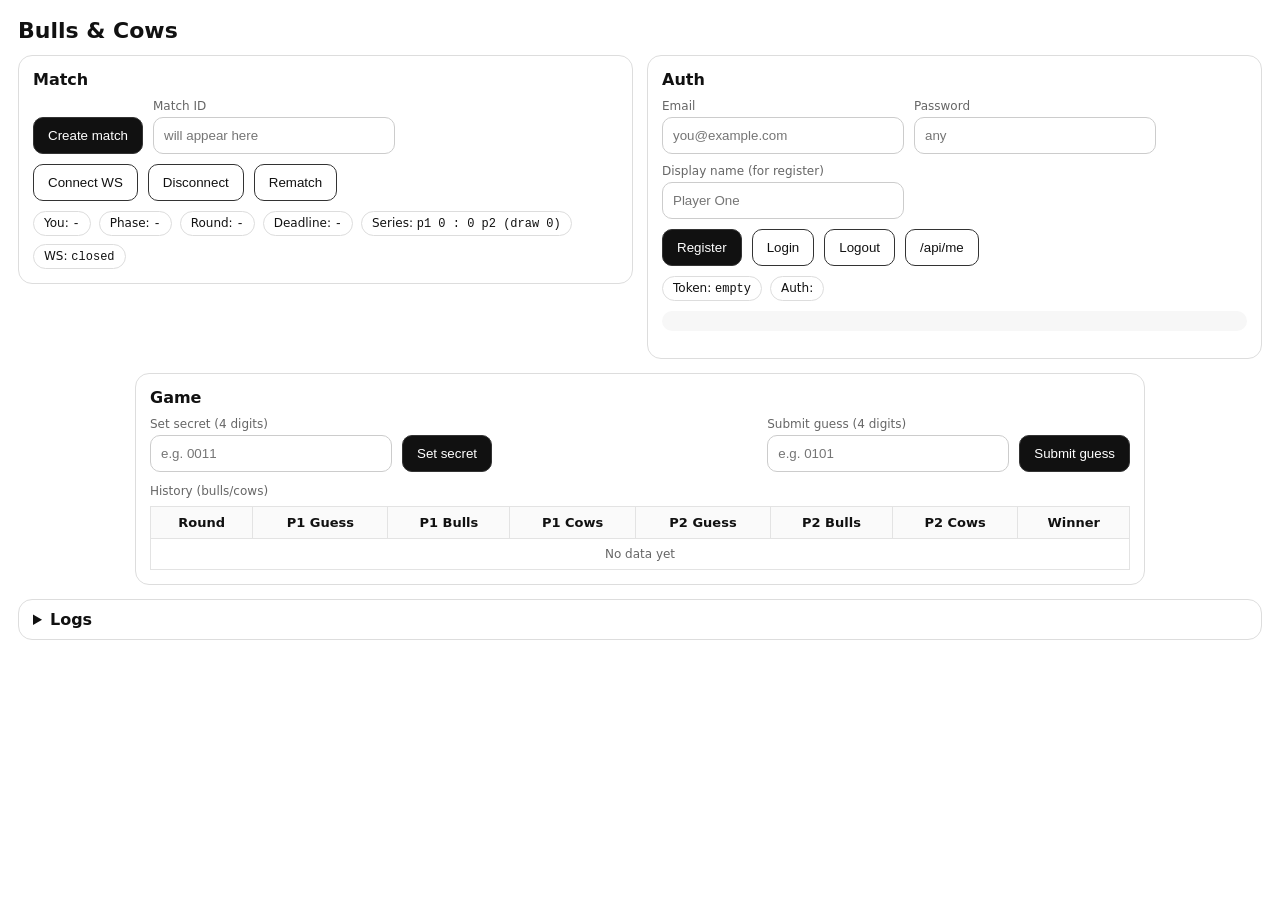
==== cmd/server/web/index.html @ 9635d865 "add winner name add name add release secret" ====
<!doctype html>
<html lang="ru">
<head>
    <meta charset="utf-8" />
    <meta name="viewport" content="width=device-width,initial-scale=1" />
    <title>Bulls & Cows</title>
    <style>
        :root { --b:#111; --g:#e7e7e7; --mut:#666; }
        body { font-family: ui-sans-serif, system-ui, -apple-system, Segoe UI, Roboto, Arial; margin: 18px; color: var(--b); }
        h1 { margin: 0 0 10px; font-size: 22px; }
        h2 { margin: 0 0 10px; font-size: 16px; }
        .muted { color: var(--mut); font-size: 12px; }
        .gridTop { display: grid; grid-template-columns: 1fr 1fr; gap: 14px; align-items: start; }
        .center { display: grid; justify-items: center; margin-top: 14px; }
        .card { border: 1px solid #ddd; border-radius: 14px; padding: 14px; background: #fff; }
        .row { display:flex; gap:10px; flex-wrap:wrap; align-items:flex-end; }
        label { display:block; font-size:12px; color: var(--mut); margin-bottom:4px; }
        input { padding: 10px; border: 1px solid #ccc; border-radius: 10px; min-width: 220px; }
        button { padding: 10px 14px; border: 1px solid #333; background: #111; color: #fff; border-radius: 10px; cursor: pointer; }
        button.secondary { background:#fff; color:#111; }
        button:disabled { opacity: .55; cursor: not-allowed; }
        .pills { margin-top: 10px; display:flex; gap: 8px; flex-wrap:wrap; }
        .pill { display:inline-block; padding: 4px 10px; border: 1px solid #ddd; border-radius: 999px; font-size: 12px; }
        .ok { color: #0a7; }
        .err { color: #c22; }
        pre { background:#f7f7f7; border-radius: 10px; padding: 10px; overflow:auto; }
        table { border-collapse: collapse; width: 100%; }
        th, td { border: 1px solid #e3e3e3; padding: 8px; font-size: 13px; text-align: center; }
        th { background: #fafafa; }
        .gameWrap { width: min(980px, 100%); }
        .logsWrap { margin-top: 14px; }
        details { border: 1px solid #ddd; border-radius: 14px; padding: 10px 14px; background:#fff; }
        summary { cursor: pointer; font-weight: 600; }
        .kv { font-family: ui-monospace, SFMono-Regular, Menlo, Monaco, Consolas, "Liberation Mono", "Courier New", monospace; }
    </style>
</head>

<body>
<h1>Bulls & Cows</h1>
<!--<div class="muted">WS + JWT + Rematch (series score). Пароль фронт не валидирует.</div>-->

<!-- TOP: left = match controls, right = auth -->
<div class="gridTop" style="margin-top:12px;">
    <!-- LEFT TOP: MATCH -->
    <div class="card">
        <h2>Match</h2>
        <div class="row">
            <button id="btnCreateMatch">Create match</button>
            <div>
                <label>Match ID</label>
                <input id="matchId" placeholder="will appear here" />
            </div>
        </div>

        <div class="row" style="margin-top:10px;">
            <button class="secondary" id="btnConnect">Connect WS</button>
            <button class="secondary" id="btnDisconnect">Disconnect</button>
            <button class="secondary" id="btnRematch" title="Request rematch (needs both players)">Rematch</button>
        </div>

        <div class="pills">
            <div class="pill">You: <span class="kv" id="youSlot">-</span></div>
            <div class="pill">Phase: <span class="kv" id="phase">-</span></div>
            <div class="pill">Round: <span class="kv" id="round">-</span></div>
            <div class="pill">Deadline: <span class="kv" id="deadline">-</span></div>
            <div class="pill">Series: <span class="kv" id="series">p1 0 : 0 p2 (draw 0)</span></div>
            <div class="pill">WS: <span class="kv" id="wsStatus">closed</span></div>
        </div>
    </div>

    <!-- RIGHT TOP: AUTH -->
    <div class="card">
        <h2>Auth</h2>
        <div class="row">
            <div>
                <label>Email</label>
                <input id="email" placeholder="you@example.com" />
            </div>
            <div>
                <label>Password</label>
                <input id="password" type="password" placeholder="any" />
            </div>
            <div>
                <label>Display name (for register)</label>
                <input id="displayName" placeholder="Player One" />
            </div>
        </div>

        <div class="row" style="margin-top:10px;">
            <button id="btnRegister">Register</button>
            <button class="secondary" id="btnLogin">Login</button>
            <button class="secondary" id="btnLogout">Logout</button>
            <button class="secondary" id="btnMe">/api/me</button>
        </div>

        <div class="pills">
            <div class="pill">Token: <span class="kv" id="tokenStatus"></span></div>
            <div class="pill">Auth: <span class="kv" id="authMsg"></span></div>
        </div>

        <pre id="meOut" style="margin-top:10px; max-height: 140px;"></pre>
    </div>
</div>

<!-- CENTER: GAME -->
<div class="center">
    <div class="card gameWrap">
        <h2>Game</h2>

        <div class="row">
            <div>
                <label>Set secret (4 digits)</label>
                <input id="secret" placeholder="e.g. 0011" maxlength="4" />
            </div>
            <button id="btnSetSecret">Set secret</button>

            <div style="flex:1"></div>

            <div>
                <label>Submit guess (4 digits)</label>
                <input id="guess" placeholder="e.g. 0101" maxlength="4" />
            </div>
            <button id="btnGuess">Submit guess</button>
        </div>

        <div style="margin-top:12px;">
            <div class="muted">History (bulls/cows)</div>
            <div style="margin-top:8px; overflow:auto;">
                <table>
                    <thead>
                    <tr>
                        <th>Round</th>
                        <th id="hP1Guess">P1 Guess</th>
                        <th id="hP1Bulls">P1 Bulls</th>
                        <th id="hP1Cows">P1 Cows</th>
                        <th id="hP2Guess">P2 Guess</th>
                        <th id="hP2Bulls">P2 Bulls</th>
                        <th id="hP2Cows">P2 Cows</th>
                        <th>Winner</th>
                    </tr>
                    </thead>
                    <tbody id="historyBody">
                    <tr><td colspan="8" class="muted">No data yet</td></tr>
                    </tbody>
                </table>
            </div>
        </div>
    </div>
</div>

<!-- BOTTOM: LOGS (collapsible) -->
<div class="logsWrap">
    <details>
        <summary>Logs</summary>
        <pre id="log" style="height: 260px; margin-top:10px;"></pre>
    </details>
</div>

<script>
    const HTTP_BASE = location.origin;
    const WS_BASE = (location.protocol === "https:" ? "wss://" : "ws://") + location.host;

    const $ = (id) => document.getElementById(id);

    function getToken() { return localStorage.getItem("accessToken") || ""; }
    function setToken(t) {
        if (!t) localStorage.removeItem("accessToken");
        else localStorage.setItem("accessToken", t);
        $("tokenStatus").textContent = t ? "saved" : "empty";
    }
    setToken(getToken());

    function setAuthMsg(text, isErr=false) {
        $("authMsg").textContent = text || "";
        $("authMsg").className = isErr ? "err" : "ok";
    }

    function log(line) {
        const el = $("log");
        el.textContent += line + "\n";
        el.scrollTop = el.scrollHeight;
    }

    async function api(path, opts={}) {
        const headers = opts.headers || {};
        headers["Content-Type"] = "application/json";
        const t = getToken();
        if (t) headers["Authorization"] = "Bearer " + t;
        const res = await fetch(HTTP_BASE + path, { ...opts, headers });
        const text = await res.text();
        let json = null;
        try { json = text ? JSON.parse(text) : null; } catch {}
        if (!res.ok) throw { status: res.status, body: json || text };
        return json;
    }

    // -------- Auth
    $("btnRegister").onclick = async () => {
        try {
            await api("/api/auth/register", {
                method: "POST",
                body: JSON.stringify({
                    email: $("email").value,
                    password: $("password").value,     // фронт НЕ валидирует длину
                    displayName: $("displayName").value
                })
            });
            setAuthMsg("Registered. Now login.", false);
        } catch (e) {
            setAuthMsg("Register error: " + JSON.stringify(e), true);
        }
    };

    $("btnLogin").onclick = async () => {
        try {
            const out = await api("/api/auth/login", {
                method: "POST",
                body: JSON.stringify({
                    email: $("email").value,
                    password: $("password").value
                })
            });
            setToken(out?.accessToken || "");
            setAuthMsg("Logged in.", false);
        } catch (e) {
            setAuthMsg("Login error: " + JSON.stringify(e), true);
        }
    };

    $("btnLogout").onclick = () => {
        setToken("");
        $("meOut").textContent = "";
        setAuthMsg("Logged out.", false);
    };

    $("btnMe").onclick = async () => {
        try {
            const me = await api("/api/me", { method: "GET" });
            $("meOut").textContent = JSON.stringify(me, null, 2);
            setAuthMsg("Loaded /api/me", false);
        } catch (e) {
            setAuthMsg("Me error: " + JSON.stringify(e), true);
        }
    };

    // -------- Match + WS
    let ws = null;

    // Keep last known names for nicer UI (fallback to p1/p2).
    let lastNames = { p1: "p1", p2: "p2" };

    function normalizeNames(names) {
        const p1 = (names?.p1 || "").trim() || "p1";
        const p2 = (names?.p2 || "").trim() || "p2";
        return { p1, p2 };
    }

    function setTableHeaders(p1, p2) {
        if ($("hP1Guess")) $("hP1Guess").textContent = `${p1} Guess`;
        if ($("hP1Bulls")) $("hP1Bulls").textContent = `${p1} Bulls`;
        if ($("hP1Cows")) $("hP1Cows").textContent = `${p1} Cows`;
        if ($("hP2Guess")) $("hP2Guess").textContent = `${p2} Guess`;
        if ($("hP2Bulls")) $("hP2Bulls").textContent = `${p2} Bulls`;
        if ($("hP2Cows")) $("hP2Cows").textContent = `${p2} Cows`;
    }

    function winnerLabel(winner, names) {
        if (!winner) return "";
        if (winner === "draw") return "draw";
        if (winner === "p1") return names.p1;
        if (winner === "p2") return names.p2;
        return winner;
    }

    function setWSStatus(s) { $("wsStatus").textContent = s; }

    function send(type, payload) {
        if (!ws || ws.readyState !== WebSocket.OPEN) {
            log("[ws] not connected");
            return;
        }
        ws.send(JSON.stringify({ type, payload }));
    }

    function renderHistory(state) {
        const body = $("historyBody");
        const hist = state?.history || [];
        const winner = state?.winner || "";

        const names = normalizeNames(state?.playerNames);
        lastNames = names;

        // At the end of the game we reveal opponent secrets.
        // To keep history intact, we show them only in the last row and only in the Guess columns.
        const isFinished = state?.phase === "finished";
        const revealed = state?.revealedSecrets || {};
        const lastIdx = hist.length - 1;

        if (!hist.length) {
            body.innerHTML = `<tr><td colspan="8" class="muted">No data yet</td></tr>`;
            return;
        }

        const rowHtml = hist.map((item, idx) => {
            const r = item.round ?? "-";
            const p1 = item.p1 || {};
            const p2 = item.p2 || {};

            let p1Guess = p1.guess ?? (p1.missed ? "(missed)" : "");
            let p2Guess = p2.guess ?? (p2.missed ? "(missed)" : "");

            if (isFinished && idx === lastIdx) {
                if (revealed?.p2) p1Guess = revealed.p2; // show opponent secret for p1 column
                if (revealed?.p1) p2Guess = revealed.p1; // show opponent secret for p2 column
            }

            const p1B = p1.bulls ?? 0;
            const p1C = p1.cows ?? 0;
            const p2B = p2.bulls ?? 0;
            const p2C = p2.cows ?? 0;

            return `
        <tr>
          <td>${r}</td>
          <td>${escapeHtml(p1Guess || "")}</td>
          <td>${p1B}</td>
          <td>${p1C}</td>
          <td>${escapeHtml(p2Guess || "")}</td>
          <td>${p2B}</td>
          <td>${p2C}</td>
          <td>${winner ? escapeHtml(winnerLabel(winner, names)) : ""}</td>
        </tr>
      `;
        }).join("");

        body.innerHTML = rowHtml;
    }

    function escapeHtml(s) {
        return String(s)
            .replaceAll("&", "&amp;")
            .replaceAll("<", "&lt;")
            .replaceAll(">", "&gt;")
            .replaceAll('"', "&quot;")
            .replaceAll("'", "&#039;");
    }

    $("btnCreateMatch").onclick = async () => {
        try {
            const out = await api("/api/match", { method: "POST" });
            $("matchId").value = out.matchId || out.matchID || out.match_id || "";
            log("[http] created match: " + $("matchId").value);
        } catch (e) {
            log("[http] create match error: " + JSON.stringify(e));
        }
    };

    $("btnConnect").onclick = () => {
        const matchId = $("matchId").value.trim();
        const token = getToken();
        if (!matchId) return log("missing matchId");
        if (!token) return log("missing token: login first");

        const url = `${WS_BASE}/ws/${encodeURIComponent(matchId)}`;
        ws = new WebSocket(url);

        ws.onopen = () => {
            setWSStatus("open");
            log("[ws] connected");
            // browser WS does not allow custom headers -> send token as first message
            send("auth", { token });
        };
        ws.onclose = () => { setWSStatus("closed"); log("[ws] closed"); };
        ws.onerror = (e) => { setWSStatus("error"); log("[ws] error " + e); };

        ws.onmessage = (ev) => {
            let msg = null;
            try { msg = JSON.parse(ev.data); } catch { return; }

            if (msg.type === "state") {
                const s = msg.payload || {};
                const names = normalizeNames(s.playerNames);
                lastNames = names;
                setTableHeaders(names.p1, names.p2);
                $("youSlot").textContent = (names[s.you] || s.you || "-");
                $("phase").textContent = s.phase || "-";
                $("round").textContent = (s.round ?? "-");
                $("deadline").textContent = s.deadlineMs ? new Date(s.deadlineMs).toLocaleTimeString() : "-";

                renderHistory(s);

                // series может прилетать отдельными эвентами, но держим отображение, если есть
                log("[state] phase=" + (s.phase || "?") + " round=" + (s.round ?? "?"));
            } else if (msg.type === "series_score") {
                const ser = msg.payload?.series || {};
                $("series").textContent = `${lastNames.p1} ${ser.p1Wins||0} : ${ser.p2Wins||0} ${lastNames.p2} (draw ${ser.draws||0})`;
                log("[series_score] " + JSON.stringify(ser));
            } else if (msg.type === "rematch_status") {
                log("[rematch_status] " + JSON.stringify(msg.payload));
            } else if (msg.type === "rematch_started") {
                const ser = msg.payload?.series || {};
                $("series").textContent = `${lastNames.p1} ${ser.p1Wins||0} : ${ser.p2Wins||0} ${lastNames.p2} (draw ${ser.draws||0})`;
                log("[rematch_started]");
            } else if (msg.type === "round_result") {
                log("[round_result] " + JSON.stringify(msg.payload));
            } else if (msg.type === "game_finished") {
                const w = msg.payload?.winner || "?";
                log("[game_finished] winner=" + winnerLabel(w, lastNames));
            } else if (msg.type === "error") {
                log("[error] " + JSON.stringify(msg.payload));
            } else {
                log("[msg] " + JSON.stringify(msg));
            }
        };
    };

    $("btnDisconnect").onclick = () => {
        if (ws) ws.close();
        ws = null;
    };

    $("btnSetSecret").onclick = () => send("set_secret", { secret: $("secret").value });
    $("btnGuess").onclick = () => send("submit_guess", { guess: $("guess").value });
    $("btnRematch").onclick = () => send("rematch_request", {});
</script>
</body>
</html>
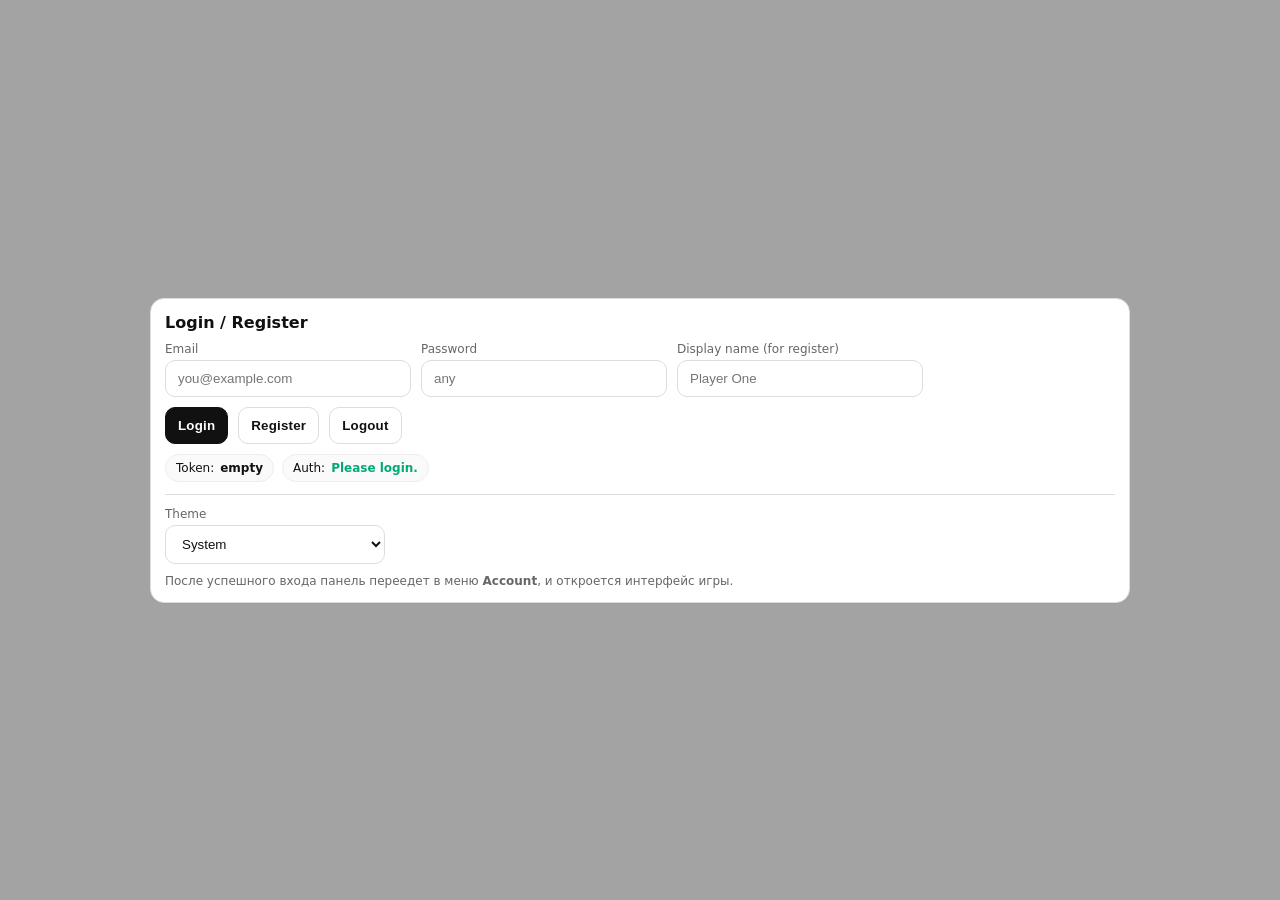
==== commit 666fe7ca: "add new ux add theme add mm" ====
--- a/cmd/server/web/index.html
+++ b/cmd/server/web/index.html
@@ -1,159 +1,444 @@
 <!doctype html>
-<html lang="ru">
+<html lang="ru" data-theme="system">
 <head>
     <meta charset="utf-8" />
     <meta name="viewport" content="width=device-width,initial-scale=1" />
     <title>Bulls & Cows</title>
+
     <style>
-        :root { --b:#111; --g:#e7e7e7; --mut:#666; }
-        body { font-family: ui-sans-serif, system-ui, -apple-system, Segoe UI, Roboto, Arial; margin: 18px; color: var(--b); }
-        h1 { margin: 0 0 10px; font-size: 22px; }
+        :root {
+            --bg: #fafafa;
+            --panel: #ffffff;
+            --text: #111111;
+            --muted: #666666;
+            --border: #dddddd;
+            --shadow: 0 1px 0 rgba(0,0,0,0.03);
+
+            --btn-bg: #111;
+            --btn-text: #fff;
+            --btn-border: #111;
+
+            --btn2-bg: #fff;
+            --btn2-text: #111;
+            --btn2-border: #ddd;
+
+            --chip-bg: #fafafa;
+            --chip-border: #eee;
+
+            --overlay: rgba(0,0,0,0.35);
+            --ok: #0a7;
+            --err: #c33;
+        }
+
+        /* Dark */
+        html[data-theme="dark"] {
+            --bg: #0e0f12;
+            --panel: #14161b;
+            --text: #eef0f3;
+            --muted: #a4a9b3;
+            --border: #2a2f3a;
+            --shadow: 0 1px 0 rgba(255,255,255,0.03);
+
+            --btn-bg: #eef0f3;
+            --btn-text: #0e0f12;
+            --btn-border: #eef0f3;
+
+            --btn2-bg: #14161b;
+            --btn2-text: #eef0f3;
+            --btn2-border: #2a2f3a;
+
+            --chip-bg: #101217;
+            --chip-border: #2a2f3a;
+
+            --overlay: rgba(0,0,0,0.55);
+        }
+
+        /* System */
+        @media (prefers-color-scheme: dark) {
+            html[data-theme="system"] {
+                --bg: #0e0f12;
+                --panel: #14161b;
+                --text: #eef0f3;
+                --muted: #a4a9b3;
+                --border: #2a2f3a;
+                --shadow: 0 1px 0 rgba(255,255,255,0.03);
+
+                --btn-bg: #eef0f3;
+                --btn-text: #0e0f12;
+                --btn-border: #eef0f3;
+
+                --btn2-bg: #14161b;
+                --btn2-text: #eef0f3;
+                --btn2-border: #2a2f3a;
+
+                --chip-bg: #101217;
+                --chip-border: #2a2f3a;
+
+                --overlay: rgba(0,0,0,0.55);
+            }
+        }
+
+        body {
+            font-family: ui-sans-serif, system-ui, -apple-system, Segoe UI, Roboto, Arial;
+            margin: 18px;
+            color: var(--text);
+            background: var(--bg);
+        }
+
+        h1 { margin: 0 0 10px; font-size: 20px; }
         h2 { margin: 0 0 10px; font-size: 16px; }
-        .muted { color: var(--mut); font-size: 12px; }
-        .gridTop { display: grid; grid-template-columns: 1fr 1fr; gap: 14px; align-items: start; }
+
+        code { color: var(--muted); }
+
+        .muted { color: var(--muted); font-size: 12px; }
+        .ok { color: var(--ok); font-weight: 700; }
+        .err { color: var(--err); font-weight: 700; }
+
+        .hidden { display: none !important; }
+
+        .card {
+            border: 1px solid var(--border);
+            border-radius: 14px;
+            padding: 14px;
+            background: var(--panel);
+            box-shadow: var(--shadow);
+        }
+
+        .row { display:flex; gap:10px; align-items:flex-end; flex-wrap:wrap; }
+        label { display:block; font-size:12px; color:var(--muted); margin-bottom:4px; }
+        input, select {
+            padding: 10px 12px;
+            border: 1px solid var(--border);
+            border-radius: 10px;
+            min-width: 220px;
+            background: var(--panel);
+            color: var(--text);
+            outline: none;
+        }
+        input[readonly] { opacity: .9; }
+
+        button {
+            padding: 10px 12px;
+            border: 1px solid var(--btn-border);
+            background: var(--btn-bg);
+            color: var(--btn-text);
+            border-radius: 10px;
+            cursor: pointer;
+            font-weight: 800;
+            letter-spacing: .2px;
+        }
+        button.secondary {
+            background: var(--btn2-bg);
+            color: var(--btn2-text);
+            border: 1px solid var(--btn2-border);
+            font-weight: 700;
+        }
+        button:disabled { opacity: .6; cursor:not-allowed; }
+
+        .pills { display:flex; gap:8px; flex-wrap:wrap; margin-top:10px; }
+        .pill {
+            border: 1px solid var(--chip-border);
+            background: var(--chip-bg);
+            border-radius: 999px;
+            padding: 6px 10px;
+            font-size: 12px;
+            display: inline-flex;
+            gap: 6px;
+            align-items: center;
+        }
+        .kv { font-weight: 900; }
+
+        table { width: 100%; border-collapse: collapse; font-size: 13px; }
+        th, td { border-bottom: 1px solid var(--border); padding: 8px 10px; text-align: left; }
+        th { font-size: 12px; color: var(--muted); font-weight: 900; }
+
+        .gridTop {
+            display: grid;
+            grid-template-columns: 1.25fr 0.75fr;
+            gap: 14px;
+            align-items: start;
+            margin-top: 12px;
+        }
+
         .center { display: grid; justify-items: center; margin-top: 14px; }
-        .card { border: 1px solid #ddd; border-radius: 14px; padding: 14px; background: #fff; }
-        .row { display:flex; gap:10px; flex-wrap:wrap; align-items:flex-end; }
-        label { display:block; font-size:12px; color: var(--mut); margin-bottom:4px; }
-        input { padding: 10px; border: 1px solid #ccc; border-radius: 10px; min-width: 220px; }
-        button { padding: 10px 14px; border: 1px solid #333; background: #111; color: #fff; border-radius: 10px; cursor: pointer; }
-        button.secondary { background:#fff; color:#111; }
-        button:disabled { opacity: .55; cursor: not-allowed; }
-        .pills { margin-top: 10px; display:flex; gap: 8px; flex-wrap:wrap; }
-        .pill { display:inline-block; padding: 4px 10px; border: 1px solid #ddd; border-radius: 999px; font-size: 12px; }
-        .ok { color: #0a7; }
-        .err { color: #c22; }
-        pre { background:#f7f7f7; border-radius: 10px; padding: 10px; overflow:auto; }
-        table { border-collapse: collapse; width: 100%; }
-        th, td { border: 1px solid #e3e3e3; padding: 8px; font-size: 13px; text-align: center; }
-        th { background: #fafafa; }
         .gameWrap { width: min(980px, 100%); }
         .logsWrap { margin-top: 14px; }
-        details { border: 1px solid #ddd; border-radius: 14px; padding: 10px 14px; background:#fff; }
-        summary { cursor: pointer; font-weight: 600; }
-        .kv { font-family: ui-monospace, SFMono-Regular, Menlo, Monaco, Consolas, "Liberation Mono", "Courier New", monospace; }
+
+        /* Header */
+        .topbar {
+            position: sticky;
+            top: 12px;
+            z-index: 5;
+            background: var(--panel);
+            border: 1px solid var(--border);
+            border-radius: 14px;
+            padding: 10px 12px;
+            display: flex;
+            align-items: center;
+            justify-content: space-between;
+            gap: 12px;
+            box-shadow: var(--shadow);
+        }
+        .brand { font-size: 16px; font-weight: 1000; letter-spacing: .2px; }
+        .topbarRight { display:flex; gap:10px; align-items:center; flex-wrap:wrap; }
+
+        details.accountDetails > summary {
+            list-style: none;
+            cursor: pointer;
+            user-select: none;
+            padding: 6px 10px;
+            border: 1px solid var(--border);
+            border-radius: 10px;
+            background: var(--panel);
+            font-weight: 900;
+            font-size: 12px;
+        }
+        details.accountDetails > summary::-webkit-details-marker { display:none; }
+
+        #headerAuthSlot { margin-top: 10px; }
+
+        /* Overlay auth */
+        .overlay {
+            position: fixed;
+            inset: 0;
+            display: grid;
+            place-items: center;
+            background: var(--overlay);
+            padding: 18px;
+            z-index: 10;
+        }
+        .overlayInner { width: min(980px, 100%); }
+
+        #authPanel.compact { padding: 12px; }
+        #authPanel.compact h2 { margin-bottom: 8px; }
+        #authPanel.compact input { min-width: 180px; }
+
+        .divider { height: 1px; background: var(--border); margin: 12px 0; }
+
+        @media (max-width: 900px) {
+            .gridTop { grid-template-columns: 1fr; }
+            input, select { min-width: 180px; }
+            .topbar { top: 0; }
+        }
     </style>
 </head>
 
 <body>
-<h1>Bulls & Cows</h1>
-<!--<div class="muted">WS + JWT + Rematch (series score). Пароль фронт не валидирует.</div>-->
-
-<!-- TOP: left = match controls, right = auth -->
-<div class="gridTop" style="margin-top:12px;">
-    <!-- LEFT TOP: MATCH -->
-    <div class="card">
-        <h2>Match</h2>
-        <div class="row">
-            <button id="btnCreateMatch">Create match</button>
-            <div>
-                <label>Match ID</label>
-                <input id="matchId" placeholder="will appear here" />
-            </div>
-        </div>
-
-        <div class="row" style="margin-top:10px;">
-            <button class="secondary" id="btnConnect">Connect WS</button>
-            <button class="secondary" id="btnDisconnect">Disconnect</button>
-            <button class="secondary" id="btnRematch" title="Request rematch (needs both players)">Rematch</button>
-        </div>
-
-        <div class="pills">
-            <div class="pill">You: <span class="kv" id="youSlot">-</span></div>
-            <div class="pill">Phase: <span class="kv" id="phase">-</span></div>
-            <div class="pill">Round: <span class="kv" id="round">-</span></div>
-            <div class="pill">Deadline: <span class="kv" id="deadline">-</span></div>
-            <div class="pill">Series: <span class="kv" id="series">p1 0 : 0 p2 (draw 0)</span></div>
-            <div class="pill">WS: <span class="kv" id="wsStatus">closed</span></div>
-        </div>
-    </div>
-
-    <!-- RIGHT TOP: AUTH -->
-    <div class="card">
-        <h2>Auth</h2>
-        <div class="row">
-            <div>
-                <label>Email</label>
-                <input id="email" placeholder="you@example.com" />
-            </div>
-            <div>
-                <label>Password</label>
-                <input id="password" type="password" placeholder="any" />
-            </div>
-            <div>
-                <label>Display name (for register)</label>
-                <input id="displayName" placeholder="Player One" />
-            </div>
-        </div>
-
-        <div class="row" style="margin-top:10px;">
-            <button id="btnRegister">Register</button>
-            <button class="secondary" id="btnLogin">Login</button>
-            <button class="secondary" id="btnLogout">Logout</button>
-            <button class="secondary" id="btnMe">/api/me</button>
-        </div>
-
-        <div class="pills">
-            <div class="pill">Token: <span class="kv" id="tokenStatus"></span></div>
-            <div class="pill">Auth: <span class="kv" id="authMsg"></span></div>
-        </div>
-
-        <pre id="meOut" style="margin-top:10px; max-height: 140px;"></pre>
-    </div>
-</div>
-
-<!-- CENTER: GAME -->
-<div class="center">
-    <div class="card gameWrap">
-        <h2>Game</h2>
-
-        <div class="row">
-            <div>
-                <label>Set secret (4 digits)</label>
-                <input id="secret" placeholder="e.g. 0011" maxlength="4" />
-            </div>
-            <button id="btnSetSecret">Set secret</button>
-
-            <div style="flex:1"></div>
-
-            <div>
-                <label>Submit guess (4 digits)</label>
-                <input id="guess" placeholder="e.g. 0101" maxlength="4" />
-            </div>
-            <button id="btnGuess">Submit guess</button>
-        </div>
-
-        <div style="margin-top:12px;">
-            <div class="muted">History (bulls/cows)</div>
-            <div style="margin-top:8px; overflow:auto;">
-                <table>
-                    <thead>
-                    <tr>
-                        <th>Round</th>
-                        <th id="hP1Guess">P1 Guess</th>
-                        <th id="hP1Bulls">P1 Bulls</th>
-                        <th id="hP1Cows">P1 Cows</th>
-                        <th id="hP2Guess">P2 Guess</th>
-                        <th id="hP2Bulls">P2 Bulls</th>
-                        <th id="hP2Cows">P2 Cows</th>
-                        <th>Winner</th>
-                    </tr>
-                    </thead>
-                    <tbody id="historyBody">
-                    <tr><td colspan="8" class="muted">No data yet</td></tr>
-                    </tbody>
-                </table>
+
+<!-- AUTH OVERLAY -->
+<div id="overlay" class="overlay">
+    <div id="overlaySlot" class="overlayInner">
+        <!-- This same panel moves to header after login -->
+        <div class="card" id="authPanel">
+            <h2>Login / Register</h2>
+            <div class="row">
+                <div>
+                    <label>Email</label>
+                    <input id="email" placeholder="you@example.com" />
+                </div>
+                <div>
+                    <label>Password</label>
+                    <input id="password" type="password" placeholder="any" />
+                </div>
+                <div>
+                    <label>Display name (for register)</label>
+                    <input id="displayName" placeholder="Player One" />
+                </div>
+            </div>
+
+            <div class="row" style="margin-top:10px;">
+                <button id="btnLogin">Login</button>
+                <button class="secondary" id="btnRegister">Register</button>
+                <button class="secondary" id="btnLogout">Logout</button>
+            </div>
+
+            <div class="pills">
+                <div class="pill">Token: <span class="kv" id="tokenStatus"></span></div>
+                <div class="pill">Auth: <span class="kv" id="authMsg"></span></div>
+            </div>
+
+            <div class="divider"></div>
+
+            <div class="row">
+                <div>
+                    <label>Theme</label>
+                    <select id="themeSelect">
+                        <option value="system">System</option>
+                        <option value="light">Light</option>
+                        <option value="dark">Dark</option>
+                    </select>
+                </div>
+            </div>
+
+            <div class="muted" style="margin-top:10px;">
+                После успешного входа панель переедет в меню <b>Account</b>, и откроется интерфейс игры.
             </div>
         </div>
     </div>
 </div>
 
-<!-- BOTTOM: LOGS (collapsible) -->
-<div class="logsWrap">
-    <details>
-        <summary>Logs</summary>
-        <pre id="log" style="height: 260px; margin-top:10px;"></pre>
-    </details>
+<!-- APP -->
+<div id="app" class="hidden">
+
+    <header class="topbar">
+        <div class="brand">Bulls & Cows</div>
+
+        <div class="topbarRight">
+            <div class="pill">User: <span class="kv" id="userBadge">-</span></div>
+
+            <div class="pill">Theme:
+                <select id="themeSelectTop" style="padding:6px 8px; min-width: 120px;">
+                    <option value="system">System</option>
+                    <option value="light">Light</option>
+                    <option value="dark">Dark</option>
+                </select>
+            </div>
+
+            <details id="accountDetails" class="accountDetails">
+                <summary>Account</summary>
+                <div id="headerAuthSlot"></div>
+                <div class="divider"></div>
+                <div class="row">
+                    <button class="secondary" id="btnMe">/api/me (debug)</button>
+                </div>
+                <pre id="meOut" style="margin-top:10px; max-height: 160px; overflow:auto;"></pre>
+            </details>
+        </div>
+    </header>
+
+    <!-- TOP -->
+    <div class="gridTop">
+
+        <!-- MATCH -->
+        <div class="card">
+            <h2>Match</h2>
+
+            <div class="row">
+                <button id="btnCreateAndJoin" title="Create a match and immediately connect">Create & Join</button>
+
+                <button id="btnFindMatch">Find match</button>
+                <button class="secondary hidden" id="btnCancelFind">Cancel</button>
+                <div class="pill">MM: <span class="kv" id="mmStatus">idle</span></div>
+
+                <button class="secondary" id="btnReconnect" title="Reconnect to last match">Reconnect</button>
+
+                <div style="flex:1"></div>
+
+                <div class="pill">WS: <span class="kv" id="wsStatus">closed</span></div>
+                <button class="secondary" id="btnLeave">Leave match</button>
+            </div>
+
+            <div class="divider"></div>
+
+            <div class="row">
+                <div>
+                    <label>Match ID</label>
+                    <input id="matchId" placeholder="paste match id" />
+                </div>
+
+                <button class="secondary" id="btnJoin">Join</button>
+                <button class="secondary" id="btnCopyLink">Copy invite link</button>
+            </div>
+
+            <div class="row" style="margin-top:10px;">
+                <div style="flex:1; min-width: 260px;">
+                    <label>Invite link</label>
+                    <input id="inviteLink" readonly placeholder="will appear after match id" />
+                </div>
+            </div>
+
+            <div class="pills">
+                <div class="pill">You: <span class="kv" id="youSlot">-</span></div>
+                <div class="pill">Phase: <span class="kv" id="phase">-</span></div>
+                <div class="pill">Round: <span class="kv" id="round">-</span></div>
+                <div class="pill">Deadline: <span class="kv" id="deadline">-</span></div>
+                <div class="pill">Series: <span class="kv" id="series">p1 0 : 0 p2 (draw 0)</span></div>
+            </div>
+
+            <div class="muted" style="margin-top:10px;">
+                Поделись ссылкой — второй игрок просто откроет её и нажмёт <b>Join</b>.
+            </div>
+        </div>
+
+        <!-- PROFILE -->
+        <div class="card">
+            <h2>Profile</h2>
+
+            <div class="pills">
+                <div class="pill">Name: <span class="kv" id="profName">-</span></div>
+                <div class="pill">Email: <span class="kv" id="profEmail">-</span></div>
+            </div>
+
+            <div class="pills">
+                <div class="pill">Wins: <span class="kv" id="profWins">0</span></div>
+                <div class="pill">Losses: <span class="kv" id="profLosses">0</span></div>
+                <div class="pill">Draws: <span class="kv" id="profDraws">0</span></div>
+            </div>
+
+            <div class="row" style="margin-top:10px;">
+                <button class="secondary" id="btnRefreshMe">Refresh</button>
+                <button class="secondary" id="btnLogoutTop">Logout</button>
+            </div>
+        </div>
+
+    </div>
+
+    <!-- GAME -->
+    <div class="center">
+        <div class="card gameWrap">
+            <h2>Game</h2>
+
+            <div class="row">
+                <div>
+                    <label>Set secret (4 digits)</label>
+                    <input id="secret" placeholder="e.g. 0011" maxlength="4" inputmode="numeric" />
+                </div>
+                <button id="btnSetSecret">Set secret</button>
+
+                <div style="flex:1"></div>
+
+                <div>
+                    <label>Submit guess (4 digits)</label>
+                    <input id="guess" placeholder="e.g. 0101" maxlength="4" inputmode="numeric" />
+                </div>
+                <button id="btnGuess">Submit guess</button>
+
+                <button class="secondary" id="btnRematch" title="Request rematch (needs both players)">Rematch</button>
+            </div>
+
+            <div style="margin-top:12px;">
+                <div class="muted">History</div>
+                <div style="margin-top:8px; overflow:auto;">
+                    <table>
+                        <thead>
+                        <tr>
+                            <th>Round</th>
+                            <th id="hP1Guess">P1 Guess</th>
+                            <th id="hP1Bulls">P1 Bulls</th>
+                            <th id="hP1Cows">P1 Cows</th>
+                            <th id="hP2Guess">P2 Guess</th>
+                            <th id="hP2Bulls">P2 Bulls</th>
+                            <th id="hP2Cows">P2 Cows</th>
+                            <th>Winner</th>
+                        </tr>
+                        </thead>
+                        <tbody id="historyBody">
+                        <tr><td colspan="8" class="muted">No data yet</td></tr>
+                        </tbody>
+                    </table>
+                </div>
+            </div>
+        </div>
+    </div>
+
+    <!-- LOGS -->
+    <div class="logsWrap">
+        <details>
+            <summary>Logs</summary>
+            <pre id="log" style="height: 260px; margin-top:10px; overflow:auto;"></pre>
+        </details>
+    </div>
+
 </div>
 
 <script>
@@ -162,30 +447,51 @@
 
     const $ = (id) => document.getElementById(id);
 
+    // ---------------- Theme
+    function applyTheme(v) {
+        const html = document.documentElement;
+        html.setAttribute("data-theme", v);
+        localStorage.setItem("theme", v);
+        if ($("themeSelect")) $("themeSelect").value = v;
+        if ($("themeSelectTop")) $("themeSelectTop").value = v;
+    }
+    function initTheme() {
+        const v = localStorage.getItem("theme") || "system";
+        applyTheme(v);
+        if ($("themeSelect")) $("themeSelect").onchange = (e) => applyTheme(e.target.value);
+        if ($("themeSelectTop")) $("themeSelectTop").onchange = (e) => applyTheme(e.target.value);
+    }
+
+    // ---------------- Token
     function getToken() { return localStorage.getItem("accessToken") || ""; }
     function setToken(t) {
         if (!t) localStorage.removeItem("accessToken");
         else localStorage.setItem("accessToken", t);
-        $("tokenStatus").textContent = t ? "saved" : "empty";
-    }
-    setToken(getToken());
+        const el = $("tokenStatus");
+        if (el) el.textContent = t ? "saved" : "empty";
+    }
 
     function setAuthMsg(text, isErr=false) {
-        $("authMsg").textContent = text || "";
-        $("authMsg").className = isErr ? "err" : "ok";
+        const el = $("authMsg");
+        if (!el) return;
+        el.textContent = text || "";
+        el.className = isErr ? "err" : "ok";
     }
 
     function log(line) {
         const el = $("log");
+        if (!el) return;
         el.textContent += line + "\n";
         el.scrollTop = el.scrollHeight;
     }
 
+    // ---------------- API
     async function api(path, opts={}) {
         const headers = opts.headers || {};
         headers["Content-Type"] = "application/json";
         const t = getToken();
         if (t) headers["Authorization"] = "Bearer " + t;
+
         const res = await fetch(HTTP_BASE + path, { ...opts, headers });
         const text = await res.text();
         let json = null;
@@ -194,59 +500,150 @@
         return json;
     }
 
-    // -------- Auth
-    $("btnRegister").onclick = async () => {
+    // ---------------- UI mode
+    function setAuthedUI(isAuthed) {
+        const overlay = $("overlay");
+        const app = $("app");
+        const authPanel = $("authPanel");
+        const overlaySlot = $("overlaySlot");
+        const headerAuthSlot = $("headerAuthSlot");
+        const accountDetails = $("accountDetails");
+
+        if (!overlay || !app || !authPanel || !overlaySlot || !headerAuthSlot) return;
+
+        if (isAuthed) {
+            overlay.classList.add("hidden");
+            app.classList.remove("hidden");
+            headerAuthSlot.appendChild(authPanel);
+            authPanel.classList.add("compact");
+            if (accountDetails) accountDetails.open = false;
+        } else {
+            app.classList.add("hidden");
+            overlay.classList.remove("hidden");
+            overlaySlot.appendChild(authPanel);
+            authPanel.classList.remove("compact");
+            if ($("userBadge")) $("userBadge").textContent = "-";
+        }
+    }
+
+    async function refreshMe() {
+        const me = await api("/api/me", { method: "GET" });
+        const name = (me?.displayName || "").trim() || "-";
+        const email = (me?.email || "").trim() || "-";
+        const st = me?.stats || {};
+
+        $("userBadge").textContent = `${name} (${email})`;
+        $("profName").textContent = name;
+        $("profEmail").textContent = email;
+        $("profWins").textContent = String(st.wins ?? 0);
+        $("profLosses").textContent = String(st.losses ?? 0);
+        $("profDraws").textContent = String(st.draws ?? 0);
+        return me;
+    }
+
+    // ---------------- MatchId + invite link
+    function getQueryMatchId() {
+        const u = new URL(location.href);
+        const m = (u.searchParams.get("match") || "").trim();
+        return m;
+    }
+
+    function setInviteLink(matchId) {
+        const u = new URL(location.href);
+        if (matchId) u.searchParams.set("match", matchId);
+        else u.searchParams.delete("match");
+        $("inviteLink").value = matchId ? u.toString() : "";
+    }
+
+    function setMatchId(matchId, {persist=true, updateUrl=true} = {}) {
+        $("matchId").value = matchId || "";
+        setInviteLink(matchId || "");
+        if (persist) {
+            if (matchId) localStorage.setItem("lastMatchId", matchId);
+            else localStorage.removeItem("lastMatchId");
+        }
+        if (updateUrl) {
+            const u = new URL(location.href);
+            if (matchId) u.searchParams.set("match", matchId);
+            else u.searchParams.delete("match");
+            history.replaceState(null, "", u.toString());
+        }
+    }
+
+    function setMMStatus(s) { document.getElementById("mmStatus").textContent = s; }
+
+    let mmAbort = null;
+
+    function setMMUI(active) {
+        document.getElementById("btnFindMatch").disabled = active;
+        document.getElementById("btnCancelFind").classList.toggle("hidden", !active);
+    }
+
+    async function matchmakingJoin(signal) {
+        const token = getToken();
+        const res = await fetch(HTTP_BASE + "/api/matchmaking/join", {
+            method: "POST",
+            headers: {
+                "Content-Type": "application/json",
+                "Authorization": "Bearer " + token
+            },
+            signal
+        });
+        const text = await res.text();
+        let json = null;
+        try { json = text ? JSON.parse(text) : null; } catch {}
+        return { status: res.status, json };
+    }
+
+    async function findMatch() {
+        if (mmAbort) return;
+
+        disconnectWS(); // если уже были подключены к матчу
+
+        setMMStatus("searching…");
+        setMMUI(true);
+
+        mmAbort = new AbortController();
         try {
-            await api("/api/auth/register", {
-                method: "POST",
-                body: JSON.stringify({
-                    email: $("email").value,
-                    password: $("password").value,     // фронт НЕ валидирует длину
-                    displayName: $("displayName").value
-                })
-            });
-            setAuthMsg("Registered. Now login.", false);
+            const out = await matchmakingJoin(mmAbort.signal);
+            if (out.status === 200 && out.json?.matchId) {
+                const m = out.json.matchId;
+                setMMStatus("matched");
+                setMatchId(m, {persist:true, updateUrl:true});
+                connectWS(m);
+                log("[mm] matched: " + m);
+            } else if (out.status === 409) {
+                setMMStatus("searching…"); // уже ждём
+            } else {
+                setMMStatus("error");
+                log("[mm] unexpected: " + JSON.stringify(out));
+            }
         } catch (e) {
-            setAuthMsg("Register error: " + JSON.stringify(e), true);
-        }
-    };
-
-    $("btnLogin").onclick = async () => {
-        try {
-            const out = await api("/api/auth/login", {
-                method: "POST",
-                body: JSON.stringify({
-                    email: $("email").value,
-                    password: $("password").value
-                })
-            });
-            setToken(out?.accessToken || "");
-            setAuthMsg("Logged in.", false);
-        } catch (e) {
-            setAuthMsg("Login error: " + JSON.stringify(e), true);
-        }
-    };
-
-    $("btnLogout").onclick = () => {
-        setToken("");
-        $("meOut").textContent = "";
-        setAuthMsg("Logged out.", false);
-    };
-
-    $("btnMe").onclick = async () => {
-        try {
-            const me = await api("/api/me", { method: "GET" });
-            $("meOut").textContent = JSON.stringify(me, null, 2);
-            setAuthMsg("Loaded /api/me", false);
-        } catch (e) {
-            setAuthMsg("Me error: " + JSON.stringify(e), true);
-        }
-    };
-
-    // -------- Match + WS
+            if (e?.name === "AbortError") {
+                setMMStatus("idle");
+                log("[mm] canceled");
+            } else {
+                setMMStatus("error");
+                log("[mm] error: " + JSON.stringify(e));
+            }
+        } finally {
+            mmAbort = null;
+            setMMUI(false);
+            if (document.getElementById("mmStatus").textContent === "searching…") setMMStatus("idle");
+        }
+    }
+
+    function cancelFindMatch() {
+        if (!mmAbort) return;
+        mmAbort.abort();
+    }
+
+    document.getElementById("btnFindMatch").onclick = () => findMatch();
+    document.getElementById("btnCancelFind").onclick = () => cancelFindMatch();
+
+
+    // ---------------- WS
     let ws = null;
-
-    // Keep last known names for nicer UI (fallback to p1/p2).
     let lastNames = { p1: "p1", p2: "p2" };
 
     function normalizeNames(names) {
@@ -256,12 +653,12 @@
     }
 
     function setTableHeaders(p1, p2) {
-        if ($("hP1Guess")) $("hP1Guess").textContent = `${p1} Guess`;
-        if ($("hP1Bulls")) $("hP1Bulls").textContent = `${p1} Bulls`;
-        if ($("hP1Cows")) $("hP1Cows").textContent = `${p1} Cows`;
-        if ($("hP2Guess")) $("hP2Guess").textContent = `${p2} Guess`;
-        if ($("hP2Bulls")) $("hP2Bulls").textContent = `${p2} Bulls`;
-        if ($("hP2Cows")) $("hP2Cows").textContent = `${p2} Cows`;
+        $("hP1Guess").textContent = `${p1} Guess`;
+        $("hP1Bulls").textContent = `${p1} Bulls`;
+        $("hP1Cows").textContent = `${p1} Cows`;
+        $("hP2Guess").textContent = `${p2} Guess`;
+        $("hP2Bulls").textContent = `${p2} Bulls`;
+        $("hP2Cows").textContent = `${p2} Cows`;
     }
 
     function winnerLabel(winner, names) {
@@ -282,6 +679,15 @@
         ws.send(JSON.stringify({ type, payload }));
     }
 
+    function escapeHtml(s) {
+        return String(s)
+            .replaceAll("&", "&amp;")
+            .replaceAll("<", "&lt;")
+            .replaceAll(">", "&gt;")
+            .replaceAll('"', "&quot;")
+            .replaceAll("'", "&#039;");
+    }
+
     function renderHistory(state) {
         const body = $("historyBody");
         const hist = state?.history || [];
@@ -290,8 +696,6 @@
         const names = normalizeNames(state?.playerNames);
         lastNames = names;
 
-        // At the end of the game we reveal opponent secrets.
-        // To keep history intact, we show them only in the last row and only in the Guess columns.
         const isFinished = state?.phase === "finished";
         const revealed = state?.revealedSecrets || {};
         const lastIdx = hist.length - 1;
@@ -301,7 +705,7 @@
             return;
         }
 
-        const rowHtml = hist.map((item, idx) => {
+        body.innerHTML = hist.map((item, idx) => {
             const r = item.round ?? "-";
             const p1 = item.p1 || {};
             const p2 = item.p2 || {};
@@ -309,9 +713,10 @@
             let p1Guess = p1.guess ?? (p1.missed ? "(missed)" : "");
             let p2Guess = p2.guess ?? (p2.missed ? "(missed)" : "");
 
+            // reveal opponent secrets on last row if finished
             if (isFinished && idx === lastIdx) {
-                if (revealed?.p2) p1Guess = revealed.p2; // show opponent secret for p1 column
-                if (revealed?.p1) p2Guess = revealed.p1; // show opponent secret for p2 column
+                if (revealed?.p2) p1Guess = revealed.p2;
+                if (revealed?.p1) p2Guess = revealed.p1;
             }
 
             const p1B = p1.bulls ?? 0;
@@ -332,34 +737,20 @@
         </tr>
       `;
         }).join("");
-
-        body.innerHTML = rowHtml;
-    }
-
-    function escapeHtml(s) {
-        return String(s)
-            .replaceAll("&", "&amp;")
-            .replaceAll("<", "&lt;")
-            .replaceAll(">", "&gt;")
-            .replaceAll('"', "&quot;")
-            .replaceAll("'", "&#039;");
-    }
-
-    $("btnCreateMatch").onclick = async () => {
-        try {
-            const out = await api("/api/match", { method: "POST" });
-            $("matchId").value = out.matchId || out.matchID || out.match_id || "";
-            log("[http] created match: " + $("matchId").value);
-        } catch (e) {
-            log("[http] create match error: " + JSON.stringify(e));
-        }
-    };
-
-    $("btnConnect").onclick = () => {
-        const matchId = $("matchId").value.trim();
+    }
+
+    function disconnectWS() {
+        if (ws) ws.close();
+        ws = null;
+        setWSStatus("closed");
+    }
+
+    function connectWS(matchId) {
         const token = getToken();
-        if (!matchId) return log("missing matchId");
-        if (!token) return log("missing token: login first");
+        if (!matchId) return log("[ui] missing matchId");
+        if (!token) return log("[ui] missing token: login first");
+
+        disconnectWS();
 
         const url = `${WS_BASE}/ws/${encodeURIComponent(matchId)}`;
         ws = new WebSocket(url);
@@ -367,7 +758,6 @@
         ws.onopen = () => {
             setWSStatus("open");
             log("[ws] connected");
-            // browser WS does not allow custom headers -> send token as first message
             send("auth", { token });
         };
         ws.onclose = () => { setWSStatus("closed"); log("[ws] closed"); };
@@ -381,6 +771,7 @@
                 const s = msg.payload || {};
                 const names = normalizeNames(s.playerNames);
                 lastNames = names;
+
                 setTableHeaders(names.p1, names.p2);
                 $("youSlot").textContent = (names[s.you] || s.you || "-");
                 $("phase").textContent = s.phase || "-";
@@ -388,21 +779,10 @@
                 $("deadline").textContent = s.deadlineMs ? new Date(s.deadlineMs).toLocaleTimeString() : "-";
 
                 renderHistory(s);
-
-                // series может прилетать отдельными эвентами, но держим отображение, если есть
-                log("[state] phase=" + (s.phase || "?") + " round=" + (s.round ?? "?"));
             } else if (msg.type === "series_score") {
                 const ser = msg.payload?.series || {};
                 $("series").textContent = `${lastNames.p1} ${ser.p1Wins||0} : ${ser.p2Wins||0} ${lastNames.p2} (draw ${ser.draws||0})`;
                 log("[series_score] " + JSON.stringify(ser));
-            } else if (msg.type === "rematch_status") {
-                log("[rematch_status] " + JSON.stringify(msg.payload));
-            } else if (msg.type === "rematch_started") {
-                const ser = msg.payload?.series || {};
-                $("series").textContent = `${lastNames.p1} ${ser.p1Wins||0} : ${ser.p2Wins||0} ${lastNames.p2} (draw ${ser.draws||0})`;
-                log("[rematch_started]");
-            } else if (msg.type === "round_result") {
-                log("[round_result] " + JSON.stringify(msg.payload));
             } else if (msg.type === "game_finished") {
                 const w = msg.payload?.winner || "?";
                 log("[game_finished] winner=" + winnerLabel(w, lastNames));
@@ -412,16 +792,186 @@
                 log("[msg] " + JSON.stringify(msg));
             }
         };
+    }
+
+    // ---------------- Clipboard
+    async function copyText(text) {
+        try {
+            await navigator.clipboard.writeText(text);
+            log("[ui] copied to clipboard");
+            return true;
+        } catch {
+            // fallback
+            const ta = document.createElement("textarea");
+            ta.value = text;
+            document.body.appendChild(ta);
+            ta.select();
+            document.execCommand("copy");
+            ta.remove();
+            log("[ui] copied (fallback)");
+            return true;
+        }
+    }
+
+    // ---------------- Auth actions
+    $("btnRegister").onclick = async () => {
+        try {
+            await api("/api/auth/register", {
+                method: "POST",
+                body: JSON.stringify({
+                    email: $("email").value,
+                    password: $("password").value,
+                    displayName: $("displayName").value
+                })
+            });
+            setAuthMsg("Registered. Now login.", false);
+        } catch (e) {
+            setAuthMsg("Register error: " + JSON.stringify(e), true);
+        }
     };
 
-    $("btnDisconnect").onclick = () => {
-        if (ws) ws.close();
-        ws = null;
+    $("btnLogin").onclick = async () => {
+        try {
+            const out = await api("/api/auth/login", {
+                method: "POST",
+                body: JSON.stringify({ email: $("email").value, password: $("password").value })
+            });
+
+            setToken(out?.accessToken || "");
+            await refreshMe();
+
+            setAuthedUI(true);
+            setAuthMsg("Logged in.", false);
+
+            // auto-join if match is present (URL > lastMatch)
+            const m = getQueryMatchId() || (localStorage.getItem("lastMatchId") || "");
+            if (m) {
+                setMatchId(m, {persist:true, updateUrl:true});
+                connectWS(m);
+            }
+        } catch (e) {
+            setAuthMsg("Login error: " + JSON.stringify(e), true);
+            setToken("");
+            setAuthedUI(false);
+        }
     };
 
+    function doLogout() {
+        disconnectWS();
+        setToken("");
+        $("meOut").textContent = "";
+        setAuthMsg("Logged out.", false);
+        setAuthedUI(false);
+    }
+
+    $("btnLogout").onclick = () => doLogout();
+    $("btnLogoutTop").onclick = () => doLogout();
+
+    $("btnMe").onclick = async () => {
+        try {
+            const me = await api("/api/me", { method: "GET" });
+            $("meOut").textContent = JSON.stringify(me, null, 2);
+            log("[http] /api/me loaded");
+        } catch (e) {
+            $("meOut").textContent = JSON.stringify(e, null, 2);
+            log("[http] /api/me error");
+        }
+    };
+
+    $("btnRefreshMe").onclick = async () => {
+        try { await refreshMe(); log("[http] refreshed /api/me"); }
+        catch (e) { log("[http] refresh /api/me error: " + JSON.stringify(e)); }
+    };
+
+    // ---------------- Match actions
+    $("matchId").addEventListener("input", () => {
+        const m = $("matchId").value.trim();
+        setInviteLink(m);
+    });
+
+    $("btnCreateAndJoin").onclick = async () => {
+        try {
+            const out = await api("/api/match", { method: "POST" });
+            const m = out.matchId || out.matchID || out.match_id || "";
+            if (!m) throw new Error("no matchId in response");
+            setMatchId(m, {persist:true, updateUrl:true});
+            log("[http] created match: " + m);
+            connectWS(m);
+        } catch (e) {
+            log("[http] create match error: " + JSON.stringify(e));
+        }
+    };
+
+    $("btnJoin").onclick = async () => {
+        const m = $("matchId").value.trim();
+        if (!m) return log("[ui] enter matchId");
+        setMatchId(m, {persist:true, updateUrl:true});
+        connectWS(m);
+    };
+
+    $("btnReconnect").onclick = () => {
+        const m = localStorage.getItem("lastMatchId") || "";
+        if (!m) return log("[ui] no last match");
+        setMatchId(m, {persist:true, updateUrl:true});
+        connectWS(m);
+    };
+
+    $("btnCopyLink").onclick = async () => {
+        const link = $("inviteLink").value.trim();
+        if (!link) return log("[ui] no invite link");
+        await copyText(link);
+    };
+
+    $("btnLeave").onclick = () => {
+        disconnectWS();
+        setMatchId("", {persist:true, updateUrl:true});
+        $("youSlot").textContent = "-";
+        $("phase").textContent = "-";
+        $("round").textContent = "-";
+        $("deadline").textContent = "-";
+        $("series").textContent = "p1 0 : 0 p2 (draw 0)";
+        $("historyBody").innerHTML = `<tr><td colspan="8" class="muted">No data yet</td></tr>`;
+        log("[ui] left match");
+    };
+
+    // ---------------- Game actions
     $("btnSetSecret").onclick = () => send("set_secret", { secret: $("secret").value });
     $("btnGuess").onclick = () => send("submit_guess", { guess: $("guess").value });
     $("btnRematch").onclick = () => send("rematch_request", {});
+
+    // ---------------- Boot
+    (async function boot() {
+        initTheme();
+        setToken(getToken());
+
+        const t = getToken();
+        if (!t) {
+            setAuthedUI(false);
+            setAuthMsg("Please login.", false);
+            // prefill matchId from URL for convenience
+            const m = getQueryMatchId();
+            if (m) setMatchId(m, {persist:false, updateUrl:false});
+            return;
+        }
+
+        try {
+            await refreshMe();
+            setAuthedUI(true);
+            setAuthMsg("Token restored.", false);
+
+            // match auto join (URL > lastMatch)
+            const m = getQueryMatchId() || (localStorage.getItem("lastMatchId") || "");
+            if (m) {
+                setMatchId(m, {persist:true, updateUrl:true});
+                connectWS(m);
+            }
+        } catch (e) {
+            setToken("");
+            setAuthedUI(false);
+            setAuthMsg("Session expired. Please login again.", true);
+        }
+    })();
 </script>
+
 </body>
 </html>
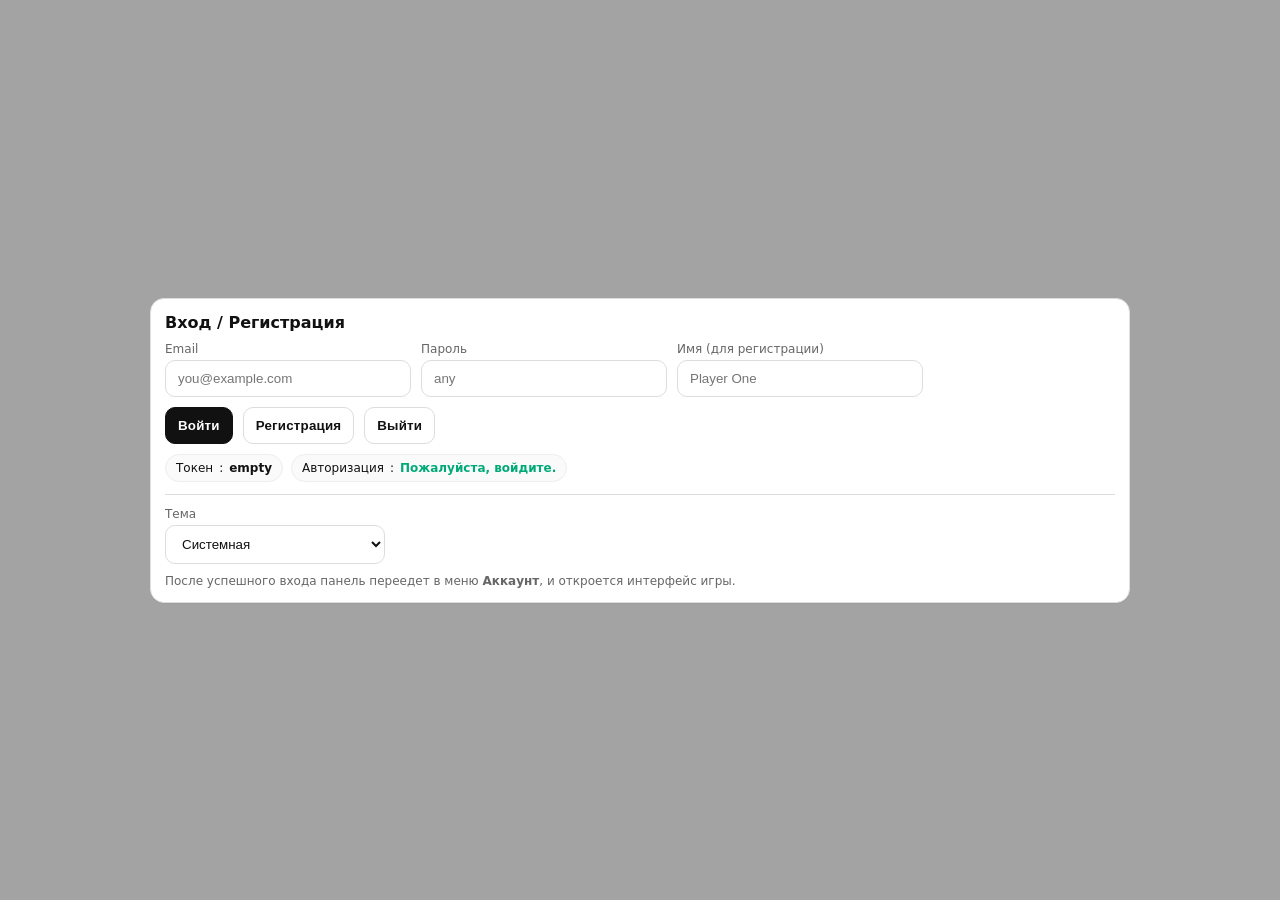
==== commit 66bc5fce: "add mm rating add en add rules" ====
--- a/cmd/server/web/index.html
+++ b/cmd/server/web/index.html
@@ -151,6 +151,8 @@
         table { width: 100%; border-collapse: collapse; font-size: 13px; }
         th, td { border-bottom: 1px solid var(--border); padding: 8px 10px; text-align: left; }
         th { font-size: 12px; color: var(--muted); font-weight: 900; }
+
+        tr.hlRow td { font-weight: 900; }
 
         .gridTop {
             display: grid;
@@ -220,7 +222,145 @@
             input, select { min-width: 180px; }
             .topbar { top: 0; }
         }
-    </style>
+    
+
+        /* ---------- UX: readiness & reconnect ---------- */
+        .netBanner{
+            margin-top: 10px;
+            padding: 10px 12px;
+            border: 1px dashed var(--border);
+            border-radius: 12px;
+            background: var(--chip-bg);
+            display:flex;
+            gap:10px;
+            align-items:center;
+        }
+        .netDot{ width:10px; height:10px; border-radius:999px; background: var(--muted); box-shadow: 0 0 0 3px rgba(0,0,0,0.02); }
+        .netDot.ok{ background: var(--ok); }
+        .netDot.err{ background: var(--err); }
+
+        .badge{
+            display:inline-flex;
+            align-items:center;
+            gap:6px;
+            padding: 5px 10px;
+            border-radius: 999px;
+            border: 1px solid var(--chip-border);
+            background: var(--panel);
+            font-size: 12px;
+            line-height: 1;
+            white-space: nowrap;
+        }
+        .badge.ok{ border-color: color-mix(in srgb, var(--ok) 50%, var(--chip-border)); }
+        .badge.err{ border-color: color-mix(in srgb, var(--err) 50%, var(--chip-border)); }
+        .badge.muted{ background: var(--chip-bg); border-color: var(--chip-border); color: var(--muted); }
+
+        .coach{
+            border: 1px solid var(--border);
+            border-radius: 14px;
+            padding: 12px;
+            background: var(--chip-bg);
+            margin-top: 10px;
+        }
+        .coachTop{ display:flex; gap:10px; align-items:flex-start; justify-content:space-between; }
+        .coachTitle{ font-weight: 800; font-size: 14px; letter-spacing: .2px; }
+        .coachHint{ margin-top: 6px; color: var(--muted); font-size: 12px; line-height: 1.35; }
+        .coachRight{ display:flex; gap:8px; align-items:center; flex-wrap:wrap; justify-content:flex-end; }
+
+        .statusBoard{
+            margin-top: 12px;
+            display:grid;
+            grid-template-columns: 1fr 1fr;
+            gap: 12px;
+        }
+        .statusCol{
+            border: 1px solid var(--border);
+            border-radius: 14px;
+            background: var(--panel);
+            padding: 12px;
+        }
+        .statusName{
+            display:flex;
+            justify-content:space-between;
+            align-items:center;
+            gap:10px;
+            font-weight: 800;
+            margin-bottom: 6px;
+        }
+        .statusRows{ margin-top: 8px; }
+        .statusRow{
+            display:flex;
+            justify-content:space-between;
+            align-items:center;
+            gap: 10px;
+            padding: 8px 0;
+            border-top: 1px solid var(--border);
+            font-size: 13px;
+        }
+        .statusRow:first-child{ border-top: 0; }
+        .statusKey{ color: var(--muted); font-size: 12px; }
+
+        .revealBox{
+            margin-top: 10px;
+            padding: 10px 12px;
+            border-radius: 14px;
+            border: 1px solid var(--border);
+            background: var(--panel);
+        }
+        .revealTitle{ font-weight: 800; margin-bottom: 6px; }
+        .revealRow{ display:flex; justify-content:space-between; gap: 10px; font-size: 13px; }
+        .revealRow code{ font-size: 13px; }
+
+        .gameWrap{ position: relative; }
+
+        /* Waiting toast (non-blocking) */
+        .waitOverlay{
+            position: fixed;
+            right: 16px;
+            bottom: 16px;
+            left: auto;
+            top: auto;
+            inset: auto;
+            border-radius: 0;
+            background: transparent;
+            display:flex;
+            align-items:flex-end;
+            justify-content:flex-end;
+            padding: 0;
+            pointer-events: none;
+            z-index: 6;
+        }
+        .waitBox{
+            width: min(380px, calc(100vw - 32px));
+            border-radius: 18px;
+            border: 1px solid var(--border);
+            background: var(--panel);
+            padding: 16px;
+            box-shadow: 0 18px 55px rgba(0,0,0,0.22);
+            pointer-events: auto;
+        }
+        .waitTitle{ font-weight: 900; font-size: 16px; margin-bottom: 6px; }
+        .waitHint{ color: var(--muted); font-size: 13px; line-height: 1.35; }
+        .spinner{
+            width: 18px; height: 18px;
+            border-radius: 999px;
+            border: 2px solid var(--border);
+            border-top-color: var(--text);
+            animation: spin 0.9s linear infinite;
+        }
+        @keyframes spin { to { transform: rotate(360deg); } }
+
+        button.small{
+            padding: 8px 10px;
+            border-radius: 10px;
+            font-size: 12px;
+        }
+
+        @media (max-width: 860px){
+            .statusBoard{ grid-template-columns: 1fr; }
+            .waitOverlay{ right: 10px; bottom: 10px; }
+        }
+</style>
 </head>
 
 <body>
@@ -230,38 +370,46 @@
     <div id="overlaySlot" class="overlayInner">
         <!-- This same panel moves to header after login -->
         <div class="card" id="authPanel">
-            <h2>Login / Register</h2>
+            <h2 id="hAuth" data-i18n="hAuth">Login / Register</h2>
             <div class="row">
                 <div>
-                    <label>Email</label>
+                    <label data-i18n="lblEmail">Email</label>
                     <input id="email" placeholder="you@example.com" />
                 </div>
                 <div>
-                    <label>Password</label>
+                    <label data-i18n="lblPassword">Password</label>
                     <input id="password" type="password" placeholder="any" />
                 </div>
                 <div>
-                    <label>Display name (for register)</label>
+                    <label data-i18n="lblDisplayName">Display name (for register)</label>
                     <input id="displayName" placeholder="Player One" />
                 </div>
             </div>
 
             <div class="row" style="margin-top:10px;">
-                <button id="btnLogin">Login</button>
-                <button class="secondary" id="btnRegister">Register</button>
-                <button class="secondary" id="btnLogout">Logout</button>
+                <button id="btnLogin" data-i18n="btnLogin">Login</button>
+                <button class="secondary" id="btnRegister" data-i18n="btnRegister">Register</button>
+                <button class="secondary" id="btnLogout" data-i18n="btnLogout">Logout</button>
             </div>
 
             <div class="pills">
-                <div class="pill">Token: <span class="kv" id="tokenStatus"></span></div>
-                <div class="pill">Auth: <span class="kv" id="authMsg"></span></div>
+                <div class="pill"><span data-i18n="lblToken">Token</span>: <span class="kv" id="tokenStatus"></span></div>
+                <div class="pill"><span data-i18n="lblAuth">Auth</span>: <span class="kv" id="authMsg"></span></div>
+            </div>
+
+
+            <div id="netBanner" class="netBanner hidden">
+                <span id="netDot" class="netDot"></span>
+                <div class="kv" id="netText">Соединение: закрыто</div>
+                <div style="flex:1"></div>
+                <button class="secondary small" id="btnReconnectNow" data-i18n="btnReconnect" data-i18n-title="tipReconnectNow" title="Try reconnect now">Reconnect</button>
             </div>
 
             <div class="divider"></div>
 
             <div class="row">
                 <div>
-                    <label>Theme</label>
+                    <label data-i18n="lblTheme">Theme</label>
                     <select id="themeSelect">
                         <option value="system">System</option>
                         <option value="light">Light</option>
@@ -270,7 +418,7 @@
                 </div>
             </div>
 
-            <div class="muted" style="margin-top:10px;">
+            <div class="muted" style="margin-top:10px;" data-i18n-html="authAfterHtml">
                 После успешного входа панель переедет в меню <b>Account</b>, и откроется интерфейс игры.
             </div>
         </div>
@@ -284,9 +432,9 @@
         <div class="brand">Bulls & Cows</div>
 
         <div class="topbarRight">
-            <div class="pill">User: <span class="kv" id="userBadge">-</span></div>
-
-            <div class="pill">Theme:
+            <div class="pill"><span data-i18n="lblUser">User</span>: <span class="kv" id="userBadge">-</span></div>
+
+            <div class="pill"><span data-i18n="lblTheme">Theme</span>:
                 <select id="themeSelectTop" style="padding:6px 8px; min-width: 120px;">
                     <option value="system">System</option>
                     <option value="light">Light</option>
@@ -294,8 +442,12 @@
                 </select>
             </div>
 
+            <button class="secondary small" id="btnRules" data-i18n="btnRules">Rules</button>
+            <button class="secondary small" id="btnShowRating" data-i18n="btnRating">Rating</button>
+            <button class="secondary small" id="btnLang" title="Switch language">EN</button>
+
             <details id="accountDetails" class="accountDetails">
-                <summary>Account</summary>
+                <summary id="summaryAccount" data-i18n="btnAccount">Account</summary>
                 <div id="headerAuthSlot"></div>
                 <div class="divider"></div>
                 <div class="row">
@@ -311,73 +463,82 @@
 
         <!-- MATCH -->
         <div class="card">
-            <h2>Match</h2>
+            <h2 id="hMatch" data-i18n="hMatch">Match</h2>
 
             <div class="row">
-                <button id="btnCreateAndJoin" title="Create a match and immediately connect">Create & Join</button>
-
-                <button id="btnFindMatch">Find match</button>
-                <button class="secondary hidden" id="btnCancelFind">Cancel</button>
+                <button id="btnCreateAndJoin" data-i18n="btnCreateJoin" data-i18n-title="tipCreateJoin" title="Create a match and immediately connect">Create & Join</button>
+
+                <button id="btnFindMatch" data-i18n="btnFindMatch">Find match</button>
+                <button class="secondary hidden" id="btnCancelFind" data-i18n="btnCancel">Cancel</button>
                 <div class="pill">MM: <span class="kv" id="mmStatus">idle</span></div>
 
-                <button class="secondary" id="btnReconnect" title="Reconnect to last match">Reconnect</button>
+                <button class="secondary" id="btnReconnect" data-i18n="btnReconnect" data-i18n-title="tipReconnect" title="Reconnect to last match">Reconnect</button>
 
                 <div style="flex:1"></div>
 
                 <div class="pill">WS: <span class="kv" id="wsStatus">closed</span></div>
-                <button class="secondary" id="btnLeave">Leave match</button>
+                <button class="secondary" id="btnLeave" data-i18n="btnLeave">Leave match</button>
             </div>
 
             <div class="divider"></div>
 
             <div class="row">
                 <div>
-                    <label>Match ID</label>
-                    <input id="matchId" placeholder="paste match id" />
+                    <label data-i18n="lblMatchId">Match ID</label>
+                    <input id="matchId" data-i18n-placeholder="phMatchId" placeholder="paste match id" />
                 </div>
 
-                <button class="secondary" id="btnJoin">Join</button>
-                <button class="secondary" id="btnCopyLink">Copy invite link</button>
+                <button class="secondary" id="btnJoin" data-i18n="btnJoin">Join</button>
+                <button class="secondary" id="btnCopyLink" data-i18n="btnCopyLink">Copy invite link</button>
             </div>
 
             <div class="row" style="margin-top:10px;">
                 <div style="flex:1; min-width: 260px;">
-                    <label>Invite link</label>
-                    <input id="inviteLink" readonly placeholder="will appear after match id" />
+                    <label data-i18n="lblInviteLink">Invite link</label>
+                    <input id="inviteLink" readonly data-i18n-placeholder="phInviteLink" placeholder="will appear after match id" />
                 </div>
             </div>
 
             <div class="pills">
-                <div class="pill">You: <span class="kv" id="youSlot">-</span></div>
-                <div class="pill">Phase: <span class="kv" id="phase">-</span></div>
-                <div class="pill">Round: <span class="kv" id="round">-</span></div>
-                <div class="pill">Deadline: <span class="kv" id="deadline">-</span></div>
-                <div class="pill">Series: <span class="kv" id="series">p1 0 : 0 p2 (draw 0)</span></div>
-            </div>
-
-            <div class="muted" style="margin-top:10px;">
+                <div class="pill"><span data-i18n="lblYou">You</span>: <span class="kv" id="youSlot">-</span></div>
+                <div class="pill"><span data-i18n="lblPhase">Phase</span>: <span class="kv" id="phase">-</span></div>
+                <div class="pill"><span data-i18n="lblMode">Mode</span>: <span class="kv" id="matchMode">-</span></div>
+                <div class="pill"><span data-i18n="lblRound">Round</span>: <span class="kv" id="round">-</span></div>
+                <div class="pill"><span data-i18n="lblDeadline">Deadline</span>: <span class="kv" id="deadline">-</span></div>
+                <div class="pill"><span data-i18n="lblSeries">Series</span>: <span class="kv" id="series">p1 0 : 0 p2 (draw 0)</span></div>
+            </div>
+
+            <div id="friendlyNote" class="muted hidden" data-i18n="friendlyNote">Friendly match: rating is not affected.</div>
+
+            <div class="muted" style="margin-top:10px;" data-i18n-html="inviteHintHtml">
                 Поделись ссылкой — второй игрок просто откроет её и нажмёт <b>Join</b>.
             </div>
         </div>
 
         <!-- PROFILE -->
         <div class="card">
-            <h2>Profile</h2>
+            <h2 id="hProfile" data-i18n="hProfile">Profile</h2>
 
             <div class="pills">
-                <div class="pill">Name: <span class="kv" id="profName">-</span></div>
-                <div class="pill">Email: <span class="kv" id="profEmail">-</span></div>
+                <div class="pill"><span data-i18n="lblName">Name</span>: <span class="kv" id="profName">-</span></div>
+                <div class="pill"><span data-i18n="lblEmail">Email</span>: <span class="kv" id="profEmail">-</span></div>
             </div>
 
             <div class="pills">
-                <div class="pill">Wins: <span class="kv" id="profWins">0</span></div>
-                <div class="pill">Losses: <span class="kv" id="profLosses">0</span></div>
-                <div class="pill">Draws: <span class="kv" id="profDraws">0</span></div>
+                <div class="pill"><span data-i18n="lblWins">Wins</span>: <span class="kv" id="profWins">0</span></div>
+                <div class="pill"><span data-i18n="lblLosses">Losses</span>: <span class="kv" id="profLosses">0</span></div>
+                <div class="pill"><span data-i18n="lblDraws">Draws</span>: <span class="kv" id="profDraws">0</span></div>
+            </div>
+
+            <div class="pills" style="margin-top:10px;">
+                <div class="pill"><span data-i18n="lblRating">Rating</span>: <span class="kv" id="profRating">1000</span></div>
+                <div class="pill"><span data-i18n="lblGames">Games</span>: <span class="kv" id="profGames">0</span></div>
+                <div class="pill"><span data-i18n="lblRank">Rank</span>: <span class="kv" id="profRank">-</span></div>
             </div>
 
             <div class="row" style="margin-top:10px;">
-                <button class="secondary" id="btnRefreshMe">Refresh</button>
-                <button class="secondary" id="btnLogoutTop">Logout</button>
+                <button class="secondary" id="btnRefreshMe" data-i18n="btnRefresh">Refresh</button>
+                <button class="secondary" id="btnLogoutTop" data-i18n="btnLogout">Logout</button>
             </div>
         </div>
 
@@ -386,44 +547,120 @@
     <!-- GAME -->
     <div class="center">
         <div class="card gameWrap">
-            <h2>Game</h2>
+            <h2 id="hGame" data-i18n="hGame">Game</h2>
+
+            <div id="coach" class="coach">
+                <div class="coachTop">
+                    <div>
+                        <div class="coachTitle" id="stageTitle">Подключитесь к матчу</div>
+                        <div class="coachHint" id="stageHint">Создайте матч или вставьте Match ID, затем нажмите Join.</div>
+                    </div>
+                    <div class="coachRight">
+                        <span class="badge muted" id="netBadge">offline</span>
+                    </div>
+                </div>
+
+                <div class="statusBoard">
+                    <div class="statusCol">
+                        <div class="statusName">
+                            <span id="youName" data-i18n="youName">You</span>
+                            <span class="badge muted" id="youRole">-</span>
+                        </div>
+                        <div class="statusRows">
+                            <div class="statusRow">
+                                <span class="statusKey" data-i18n="statusConn">Connection</span>
+                                <span class="badge muted" id="youConn">-</span>
+                            </div>
+                            <div class="statusRow">
+                                <span class="statusKey" data-i18n="statusSecret">Secret</span>
+                                <span class="badge muted" id="youSecret">-</span>
+                            </div>
+                            <div class="statusRow">
+                                <span class="statusKey" data-i18n="statusMove">Move</span>
+                                <span class="badge muted" id="youGuess">-</span>
+                            </div>
+                        </div>
+                    </div>
+
+                    <div class="statusCol">
+                        <div class="statusName">
+                            <span id="oppName" data-i18n="oppName">Opponent</span>
+                            <span class="badge muted" id="oppRole">-</span>
+                        </div>
+                        <div class="statusRows">
+                            <div class="statusRow">
+                                <span class="statusKey" data-i18n="statusConn">Connection</span>
+                                <span class="badge muted" id="oppConn">-</span>
+                            </div>
+                            <div class="statusRow">
+                                <span class="statusKey" data-i18n="statusSecret">Secret</span>
+                                <span class="badge muted" id="oppSecret">-</span>
+                            </div>
+                            <div class="statusRow">
+                                <span class="statusKey" data-i18n="statusMove">Move</span>
+                                <span class="badge muted" id="oppGuess">-</span>
+                            </div>
+                        </div>
+                    </div>
+                </div>
+
+                <div id="revealBox" class="revealBox hidden">
+                    <div class="revealTitle" data-i18n="revealTitle">Secrets after game</div>
+                    <div class="revealRow"><span id="revealYouLabel">Вы</span><code id="revealYouSecret">----</code></div>
+                    <div class="revealRow" style="margin-top:6px;"><span id="revealOppLabel">Соперник</span><code id="revealOppSecret">----</code></div>
+                </div>
+            </div>
+
+            <div id="waitOverlay" class="waitOverlay hidden" aria-hidden="true">
+                <div class="waitBox">
+                    <div class="row" style="align-items:center;">
+                        <div class="spinner"></div>
+                        <div style="flex:1">
+                            <div class="waitTitle" id="waitTitle">Ожидание…</div>
+                            <div class="waitHint" id="waitHint">—</div>
+                        </div>
+                        <button class="secondary small" id="btnOverlayReconnect" data-i18n="btnReconnect">Reconnect</button>
+                    </div>
+                </div>
+            </div>
+
 
             <div class="row">
                 <div>
-                    <label>Set secret (4 digits)</label>
-                    <input id="secret" placeholder="e.g. 0011" maxlength="4" inputmode="numeric" />
+                    <label data-i18n="lblSetSecret">Set secret (4 digits)</label>
+                    <input id="secret" data-i18n-placeholder="phSecret" placeholder="e.g. 0011" maxlength="4" inputmode="numeric" />
                 </div>
-                <button id="btnSetSecret">Set secret</button>
+                <button id="btnSetSecret" data-i18n="btnSetSecret">Set secret</button>
 
                 <div style="flex:1"></div>
 
                 <div>
-                    <label>Submit guess (4 digits)</label>
-                    <input id="guess" placeholder="e.g. 0101" maxlength="4" inputmode="numeric" />
+                    <label data-i18n="lblSubmitGuess">Submit guess (4 digits)</label>
+                    <input id="guess" data-i18n-placeholder="phGuess" placeholder="e.g. 0101" maxlength="4" inputmode="numeric" />
                 </div>
-                <button id="btnGuess">Submit guess</button>
-
-                <button class="secondary" id="btnRematch" title="Request rematch (needs both players)">Rematch</button>
+                <button id="btnGuess" data-i18n="btnSubmitGuess">Submit guess</button>
+
+                <button class="secondary" id="btnRematch" data-i18n="btnRematch" data-i18n-title="tipRematch" title="Request rematch (needs both players)">Rematch</button>
             </div>
 
             <div style="margin-top:12px;">
-                <div class="muted">History</div>
+                <div class="muted" data-i18n="lblHistory">History</div>
                 <div style="margin-top:8px; overflow:auto;">
                     <table>
                         <thead>
                         <tr>
-                            <th>Round</th>
+                            <th data-i18n="thRound">Round</th>
                             <th id="hP1Guess">P1 Guess</th>
                             <th id="hP1Bulls">P1 Bulls</th>
                             <th id="hP1Cows">P1 Cows</th>
                             <th id="hP2Guess">P2 Guess</th>
                             <th id="hP2Bulls">P2 Bulls</th>
                             <th id="hP2Cows">P2 Cows</th>
-                            <th>Winner</th>
+                            <th data-i18n="thWinner">Winner</th>
                         </tr>
                         </thead>
                         <tbody id="historyBody">
-                        <tr><td colspan="8" class="muted">No data yet</td></tr>
+                        <tr><td colspan="8" class="muted" data-i18n="noData">No data yet</td></tr>
                         </tbody>
                     </table>
                 </div>
@@ -434,18 +671,456 @@
     <!-- LOGS -->
     <div class="logsWrap">
         <details>
-            <summary>Logs</summary>
+            <summary id="sumLogs" data-i18n="sumLogs">Logs</summary>
             <pre id="log" style="height: 260px; margin-top:10px; overflow:auto;"></pre>
         </details>
     </div>
 
 </div>
 
+<!-- RATING MODAL (outside app, but hidden by default) -->
+<div id="ratingOverlay" class="overlay hidden" style="z-index: 20;">
+    <div class="overlayInner">
+        <div class="card">
+            <div class="row" style="justify-content: space-between; align-items: center;">
+                <div>
+                    <h2 style="margin:0;" id="hLeaderboard" data-i18n="hLeaderboard">Leaderboard</h2>
+                    <div class="muted" id="ratingSub">Top players by rating (Elo)</div>
+                </div>
+                <div class="row" style="align-items:center;">
+                    <button class="secondary" id="btnRefreshRating" data-i18n="btnRefresh">Refresh</button>
+                    <button id="btnCloseRating" data-i18n="btnClose">Close</button>
+                </div>
+            </div>
+
+            <div class="divider"></div>
+
+            <div class="pills" id="myRatingBar">
+                <div class="pill"><span data-i18n="lblYou">You</span>: <span class="kv" id="myName">-</span></div>
+                <div class="pill">Rating: <span class="kv" id="myRating">-</span></div>
+                <div class="pill">Rank: <span class="kv" id="myRank">-</span></div>
+                <div class="pill"><span data-i18n="lblWLD">W/L/D</span>: <span class="kv" id="myWLD">-</span></div>
+            </div>
+
+            <div style="max-height: 60vh; overflow:auto; margin-top: 10px;">
+                <table>
+                    <thead>
+                    <tr>
+                        <th>#</th>
+                        <th data-i18n="thPlayer">Player</th>
+                        <th data-i18n="thRating">Rating</th>
+                        <th data-i18n="thGames">Games</th>
+                        <th>W</th>
+                        <th>L</th>
+                        <th>D</th>
+                    </tr>
+                    </thead>
+                    <tbody id="ratingBody">
+                    <tr><td colspan="7" class="muted" data-i18n="loading">Loading…</td></tr>
+                    </tbody>
+                </table>
+            </div>
+        </div>
+    </div>
+</div>
+
+<!-- RULES MODAL -->
+<div id="rulesOverlay" class="overlay hidden" style="z-index: 21;">
+    <div class="overlayInner">
+        <div class="card">
+            <div class="row" style="justify-content: space-between; align-items: center;">
+                <div>
+                    <h2 style="margin:0;" id="hRules" data-i18n="hRules">Rules</h2>
+                    <div class="muted" id="rulesSub" data-i18n="rulesSub">How to play Bulls & Cows</div>
+                </div>
+                <div class="row" style="align-items:center;">
+                    <button id="btnCloseRules" data-i18n="btnClose">Close</button>
+                </div>
+            </div>
+
+            <div class="divider"></div>
+
+            <div id="rulesBody" style="line-height: 1.5; font-size: 14px;" data-i18n-html="rulesHtml">
+                <!-- filled by i18n -->
+            </div>
+        </div>
+    </div>
+</div>
+
 <script>
     const HTTP_BASE = location.origin;
     const WS_BASE = (location.protocol === "https:" ? "wss://" : "ws://") + location.host;
 
     const $ = (id) => document.getElementById(id);
+
+    // ---------------- i18n (RU/EN)
+    const I18N = {
+        ru: {
+            lblUser: "Пользователь",
+            lblTheme: "Тема",
+            btnRules: "Правила",
+            btnRating: "Рейтинг",
+            btnAccount: "Аккаунт",
+            btnClose: "Закрыть",
+            btnRefresh: "Обновить",
+            btnLogin: "Войти",
+            btnRegister: "Регистрация",
+            btnLogout: "Выйти",
+            lblEmail: "Email",
+            lblPassword: "Пароль",
+            lblDisplayName: "Имя (для регистрации)",
+            lblToken: "Токен",
+            lblAuth: "Авторизация",
+            hAuth: "Вход / Регистрация",
+            authAfterHtml: "После успешного входа панель переедет в меню <b>Аккаунт</b>, и откроется интерфейс игры.",
+            hMatch: "Матч",
+            hProfile: "Профиль",
+            hGame: "Игра",
+            sumLogs: "Логи",
+            btnCreateJoin: "Создать и подключиться",
+            tipCreateJoin: "Создать матч и сразу подключиться",
+            btnFindMatch: "Найти матч",
+            btnCancel: "Отмена",
+            btnReconnect: "Переподключиться",
+            tipReconnect: "Переподключиться к последнему матчу",
+            btnLeave: "Выйти из матча",
+            lblMatchId: "ID матча",
+            phMatchId: "вставьте id матча",
+            btnJoin: "Подключиться",
+            btnCopyLink: "Скопировать invite link",
+            lblInviteLink: "Invite link",
+            phInviteLink: "появится после id матча",
+            inviteHintHtml: "Поделись ссылкой — второй игрок просто откроет её и нажмёт <b>Подключиться</b>.",
+            lblYou: "Вы",
+            lblPhase: "Фаза",
+            lblMode: "Режим",
+            lblRound: "Раунд",
+            lblDeadline: "Дедлайн",
+            lblSeries: "Серия",
+            friendlyNote: "Дружеский матч: рейтинг не изменяется.",
+            lblName: "Имя",
+            lblWins: "Победы",
+            lblLosses: "Поражения",
+            lblDraws: "Ничьи",
+            lblRating: "Рейтинг",
+            lblGames: "Игр",
+            lblRank: "Место",
+            lblWLD: "В/П/Н",
+            youName: "Вы",
+            oppName: "Соперник",
+            statusConn: "Подключение",
+            statusSecret: "Секрет",
+            statusMove: "Ход",
+            revealTitle: "Секреты после игры",
+            lblSetSecret: "Задать секрет (4 цифры)",
+            phSecret: "например 0011",
+            btnSetSecret: "Задать секрет",
+            lblSubmitGuess: "Отправить попытку (4 цифры)",
+            phGuess: "например 0101",
+            btnSubmitGuess: "Отправить",
+            btnRematch: "Реванш",
+            tipRematch: "Запросить реванш (нужны оба игрока)",
+            lblHistory: "История",
+            thRound: "Раунд",
+            thWinner: "Победитель",
+            hLeaderboard: "Рейтинг игроков",
+            thPlayer: "Игрок",
+            thRating: "Рейтинг",
+            thGames: "Игр",
+            rulesSub: "Как играть в Bulls & Cows",
+            hRules: "Правила",
+            rulesHtml: `
+                <ol style="margin:0; padding-left: 18px;">
+                    <li><b>Каждый игрок загадывает секрет</b> — 4 цифры (0–9). Допускаются ведущие нули и повторы.</li>
+                    <li>Игроки делают попытки угадать секрет соперника. После каждого раунда вы получаете подсказку:
+                        <ul style="margin:6px 0 0 0; padding-left: 18px;">
+                            <li><b>Bulls</b> — цифра угадана и стоит на правильной позиции.</li>
+                            <li><b>Cows</b> — цифра есть в секрете, но позиция другая.</li>
+                        </ul>
+                    </li>
+                    <li><b>Побеждает</b> тот, кто первым угадает секрет соперника (4 Bulls).</li>
+                    <li>Если включён таймер раунда и время вышло — попытка считается пропущенной.</li>
+                    <li><b>Рейтинговый матч</b> начинается через кнопку <b>Найти матч</b> и влияет на рейтинг.</li>
+                    <li><b>Дружеский матч</b> создаётся по invite link и <b>не влияет</b> на рейтинг.</li>
+                </ol>
+            `,
+            stageConnectTitle: "Подключитесь к матчу",
+            stageConnectHint: "Создайте матч или вставьте ID матча, затем нажмите Подключиться.",
+            stageNoConnTitle: "Нет соединения",
+            stageNoConnHint: "Проверьте сеть. Мы попробуем переподключиться автоматически.",
+            stageWaitOpponentTitle: "Ожидаем соперника",
+            stageWaitOpponentHint: "Скопируйте invite link и отправьте второму игроку.",
+            waitOpponentTitle: "Ожидаем соперника",
+            waitOpponentHint: "Отправьте invite link — второй игрок откроет ссылку и нажмёт Подключиться.",
+            stageSetSecretTitle: "Задайте секрет",
+            stageSetSecretHint: "Введите 4 цифры (можно с нулями и повторами) и нажмите Задать секрет.",
+            stageSecretOkTitle: "Секрет принят",
+            stageSecretOkHint: "Ждём, пока соперник задаст секрет…",
+            waitStartTitle: "Стартуем",
+            waitStartHint: "Подготовка раунда…",
+            stageAlmostTitle: "Почти готово",
+            stageAlmostHint: "Оба секрета заданы — стартуем раунд…",
+            stageMakeMoveTitle: "Сделайте ход",
+            stageMakeMoveHintNoDeadline: "Введите 4 цифры и отправьте ход.",
+            stageMakeMoveHintDeadline: (ts) => `Введите 4 цифры и отправьте до ${ts}.`,
+            stageMoveOkTitle: "Ход принят",
+            stageMoveOkHint: "Ждём ход соперника…",
+            stageCountingTitle: "Раунд завершается",
+            stageCountingHint: "Подсчёт результатов…",
+            stageFinishedTitle: "Игра завершена",
+            stageFinishedHint: "Можно запросить реванш.",
+            stageFinishedHintWinner: (w) => `Победитель: ${w}. Можно запросить реванш.`,
+            waitTitleDefault: "Ожидание…",
+            waitLostTitle: "Потеряно соединение",
+            waitLostHint: "Пробуем переподключиться…",
+            netOffline: "offline",
+            netOnline: "online",
+            netConnecting: "подключение",
+            badgeReady: "готов",
+            badgeNotSet: "не задан",
+            badgeWaiting: "ожидание",
+            badgeNotInMatch: "не в матче",
+            badgeAccepted: "принят",
+            badgePending: "ожидается",
+            dash: "—",
+            modeRanked: "рейтинговый",
+            modeFriendly: "дружеский",
+            phase_waiting_players: "ожидание игроков",
+            phase_waiting_secrets: "ожидание секретов",
+            phase_playing: "игра",
+            phase_finished: "завершено",
+            mm_idle: "idle",
+            mm_searching: "поиск…",
+            mm_matched: "найден",
+            mm_error: "ошибка",
+            leaderboardTop: (n) => `Топ ${n} игроков по рейтингу (Elo)`,
+            loading: "Загрузка…",
+            noData: "Пока нет данных",
+            failedLeaderboard: "Не удалось загрузить рейтинг",
+            btnLang: "EN",
+            authPleaseLogin: "Пожалуйста, войдите.",
+            authTokenRestored: "Токен восстановлен.",
+            authSessionExpired: "Сессия истекла. Войдите снова.",
+            authLoggedOut: "Вы вышли.",
+            reconnectFailed: "Не удалось подключиться. Нажмите Переподключиться.",
+            reconnectLostTitle: "Соединение потеряно",
+            reconnectLostHint: (n) => `Переподключаемся… (попытка ${n})`,
+            reconnectLostBanner: (reason, n) => `Connection lost${reason ? ": " + reason : ""}. Reconnecting… (attempt ${n})`,
+            reconnectConnecting: (n) => `Connecting… (attempt ${n})`,
+            connectMatchBanner: "Подключаемся к матчу…",
+        },
+        en: {
+            lblUser: "User",
+            lblTheme: "Theme",
+            btnRules: "Rules",
+            btnRating: "Rating",
+            btnAccount: "Account",
+            btnClose: "Close",
+            btnRefresh: "Refresh",
+            btnLogin: "Login",
+            btnRegister: "Register",
+            btnLogout: "Logout",
+            lblEmail: "Email",
+            lblPassword: "Password",
+            lblDisplayName: "Display name (for register)",
+            lblToken: "Token",
+            lblAuth: "Auth",
+            hAuth: "Login / Register",
+            authAfterHtml: "After login, this panel moves into <b>Account</b>, and the game UI becomes available.",
+            hMatch: "Match",
+            hProfile: "Profile",
+            hGame: "Game",
+            sumLogs: "Logs",
+            btnCreateJoin: "Create & Join",
+            tipCreateJoin: "Create a match and connect immediately",
+            btnFindMatch: "Find match",
+            btnCancel: "Cancel",
+            btnReconnect: "Reconnect",
+            tipReconnect: "Reconnect to the last match",
+            btnLeave: "Leave match",
+            lblMatchId: "Match ID",
+            phMatchId: "paste match id",
+            btnJoin: "Join",
+            btnCopyLink: "Copy invite link",
+            lblInviteLink: "Invite link",
+            phInviteLink: "will appear after match id",
+            inviteHintHtml: "Share the link — the 2nd player opens it and clicks <b>Join</b>.",
+            lblYou: "You",
+            lblPhase: "Phase",
+            lblMode: "Mode",
+            lblRound: "Round",
+            lblDeadline: "Deadline",
+            lblSeries: "Series",
+            friendlyNote: "Friendly match: rating is not affected.",
+            lblName: "Name",
+            lblWins: "Wins",
+            lblLosses: "Losses",
+            lblDraws: "Draws",
+            lblRating: "Rating",
+            lblGames: "Games",
+            lblRank: "Rank",
+            lblWLD: "W/L/D",
+            youName: "You",
+            oppName: "Opponent",
+            statusConn: "Connection",
+            statusSecret: "Secret",
+            statusMove: "Move",
+            revealTitle: "Secrets after game",
+            lblSetSecret: "Set secret (4 digits)",
+            phSecret: "e.g. 0011",
+            btnSetSecret: "Set secret",
+            lblSubmitGuess: "Submit guess (4 digits)",
+            phGuess: "e.g. 0101",
+            btnSubmitGuess: "Submit guess",
+            btnRematch: "Rematch",
+            tipRematch: "Request rematch (needs both players)",
+            lblHistory: "History",
+            thRound: "Round",
+            thWinner: "Winner",
+            hLeaderboard: "Leaderboard",
+            thPlayer: "Player",
+            thRating: "Rating",
+            thGames: "Games",
+            rulesSub: "How to play Bulls & Cows",
+            hRules: "Rules",
+            rulesHtml: `
+                <ol style="margin:0; padding-left: 18px;">
+                    <li><b>Each player sets a secret</b> — 4 digits (0–9). Leading zeros and repeats are allowed.</li>
+                    <li>Players submit guesses. After each round you get hints:
+                        <ul style="margin:6px 0 0 0; padding-left: 18px;">
+                            <li><b>Bulls</b> — correct digit in the correct position.</li>
+                            <li><b>Cows</b> — digit exists, but in a different position.</li>
+                        </ul>
+                    </li>
+                    <li><b>You win</b> by guessing the opponent’s secret first (4 Bulls).</li>
+                    <li>If the round timer is enabled and time runs out — your attempt is missed.</li>
+                    <li><b>Ranked match</b> starts via <b>Find match</b> and affects rating.</li>
+                    <li><b>Friendly match</b> starts via invite link and <b>does not</b> affect rating.</li>
+                </ol>
+            `,
+            stageConnectTitle: "Connect to a match",
+            stageConnectHint: "Create a match or paste Match ID, then click Join.",
+            stageNoConnTitle: "No connection",
+            stageNoConnHint: "Check your network. We'll try to reconnect automatically.",
+            stageWaitOpponentTitle: "Waiting for opponent",
+            stageWaitOpponentHint: "Copy invite link and send it to the 2nd player.",
+            waitOpponentTitle: "Waiting for opponent",
+            waitOpponentHint: "Send invite link — the 2nd player opens it and clicks Join.",
+            stageSetSecretTitle: "Set your secret",
+            stageSetSecretHint: "Enter 4 digits (zeros and repeats allowed) and click Set secret.",
+            stageSecretOkTitle: "Secret accepted",
+            stageSecretOkHint: "Waiting for opponent to set a secret…",
+            waitStartTitle: "Starting",
+            waitStartHint: "Preparing the round…",
+            stageAlmostTitle: "Almost ready",
+            stageAlmostHint: "Both secrets are set — starting…",
+            stageMakeMoveTitle: "Make your move",
+            stageMakeMoveHintNoDeadline: "Enter 4 digits and submit.",
+            stageMakeMoveHintDeadline: (ts) => `Enter 4 digits and submit before ${ts}.`,
+            stageMoveOkTitle: "Move accepted",
+            stageMoveOkHint: "Waiting for opponent’s move…",
+            stageCountingTitle: "Finishing round",
+            stageCountingHint: "Calculating results…",
+            stageFinishedTitle: "Game finished",
+            stageFinishedHint: "You can request a rematch.",
+            stageFinishedHintWinner: (w) => `Winner: ${w}. You can request a rematch.`,
+            waitTitleDefault: "Waiting…",
+            waitLostTitle: "Connection lost",
+            waitLostHint: "Reconnecting…",
+            netOffline: "offline",
+            netOnline: "online",
+            netConnecting: "connecting",
+            badgeReady: "ready",
+            badgeNotSet: "not set",
+            badgeWaiting: "waiting",
+            badgeNotInMatch: "not in match",
+            badgeAccepted: "accepted",
+            badgePending: "pending",
+            dash: "—",
+            modeRanked: "ranked",
+            modeFriendly: "friendly",
+            phase_waiting_players: "waiting players",
+            phase_waiting_secrets: "waiting secrets",
+            phase_playing: "playing",
+            phase_finished: "finished",
+            mm_idle: "idle",
+            mm_searching: "searching…",
+            mm_matched: "matched",
+            mm_error: "error",
+            leaderboardTop: (n) => `Top ${n} players by rating (Elo)`,
+            loading: "Loading…",
+            noData: "No data yet",
+            failedLeaderboard: "Failed to load leaderboard",
+            btnLang: "RU",
+            authPleaseLogin: "Please login.",
+            authTokenRestored: "Token restored.",
+            authSessionExpired: "Session expired. Please login again.",
+            authLoggedOut: "Logged out.",
+            reconnectFailed: "Failed to connect. Click Reconnect.",
+            reconnectLostTitle: "Connection lost",
+            reconnectLostHint: (n) => `Reconnecting… (attempt ${n})`,
+            reconnectLostBanner: (reason, n) => `Connection lost${reason ? ": " + reason : ""}. Reconnecting… (attempt ${n})`,
+            reconnectConnecting: (n) => `Connecting… (attempt ${n})`,
+            connectMatchBanner: "Connecting to match…",
+        }
+    };
+
+    let currentLang = localStorage.getItem("lang") || "ru";
+
+    function t(key, ...args) {
+        const dict = I18N[currentLang] || I18N.ru;
+        const v = dict[key] ?? (I18N.ru[key] ?? key);
+        return typeof v === "function" ? v(...args) : v;
+    }
+
+    function applyI18n() {
+        document.documentElement.lang = currentLang;
+        // textContent
+        document.querySelectorAll("[data-i18n]").forEach((el) => {
+            const k = el.getAttribute("data-i18n");
+            el.textContent = t(k);
+        });
+        // placeholders
+        document.querySelectorAll("[data-i18n-placeholder]").forEach((el) => {
+            const k = el.getAttribute("data-i18n-placeholder");
+            el.placeholder = t(k);
+        });
+        // titles
+        document.querySelectorAll("[data-i18n-title]").forEach((el) => {
+            const k = el.getAttribute("data-i18n-title");
+            el.title = t(k);
+        });
+        // html content
+        document.querySelectorAll("[data-i18n-html]").forEach((el) => {
+            const k = el.getAttribute("data-i18n-html");
+            el.innerHTML = t(k);
+        });
+
+        // Theme option labels (both selects)
+        document.querySelectorAll('#themeSelect option[value="system"], #themeSelectTop option[value="system"]').forEach(o => o.textContent = currentLang === "ru" ? "Системная" : "System");
+        document.querySelectorAll('#themeSelect option[value="light"], #themeSelectTop option[value="light"]').forEach(o => o.textContent = currentLang === "ru" ? "Светлая" : "Light");
+        document.querySelectorAll('#themeSelect option[value="dark"], #themeSelectTop option[value="dark"]').forEach(o => o.textContent = currentLang === "ru" ? "Тёмная" : "Dark");
+
+        // Language button label
+        const btn = $("btnLang");
+        if (btn) btn.textContent = t("btnLang");
+
+        // If we already have state — re-render dynamic strings in the current language
+        // Matchmaking status label
+        try { if (typeof mmStatusRaw !== "undefined") setMMStatus(mmStatusRaw); } catch {}
+
+        if (lastState) updateUXFromState(lastState);
+        else {
+            if ($("stageTitle")) $("stageTitle").textContent = t("stageConnectTitle");
+            if ($("stageHint")) $("stageHint").textContent = t("stageConnectHint");
+        }
+    }
+
+    function toggleLang() {
+        currentLang = currentLang === "ru" ? "en" : "ru";
+        localStorage.setItem("lang", currentLang);
+        applyI18n();
+    }
 
     // ---------------- Theme
     function applyTheme(v) {
@@ -464,11 +1139,11 @@
 
     // ---------------- Token
     function getToken() { return localStorage.getItem("accessToken") || ""; }
-    function setToken(t) {
-        if (!t) localStorage.removeItem("accessToken");
-        else localStorage.setItem("accessToken", t);
+    function setToken(token) {
+        if (!token) localStorage.removeItem("accessToken");
+        else localStorage.setItem("accessToken", token);
         const el = $("tokenStatus");
-        if (el) el.textContent = t ? "saved" : "empty";
+        if (el) el.textContent = token ? "saved" : "empty";
     }
 
     function setAuthMsg(text, isErr=false) {
@@ -489,8 +1164,8 @@
     async function api(path, opts={}) {
         const headers = opts.headers || {};
         headers["Content-Type"] = "application/json";
-        const t = getToken();
-        if (t) headers["Authorization"] = "Bearer " + t;
+        const tok = getToken();
+        if (tok) headers["Authorization"] = "Bearer " + tok;
 
         const res = await fetch(HTTP_BASE + path, { ...opts, headers });
         const text = await res.text();
@@ -532,15 +1207,98 @@
         const email = (me?.email || "").trim() || "-";
         const st = me?.stats || {};
 
+        window.__meId = me?.id || "";
+        window.__meName = name;
+
         $("userBadge").textContent = `${name} (${email})`;
         $("profName").textContent = name;
         $("profEmail").textContent = email;
         $("profWins").textContent = String(st.wins ?? 0);
         $("profLosses").textContent = String(st.losses ?? 0);
         $("profDraws").textContent = String(st.draws ?? 0);
+
+        $("profRating").textContent = String(st.rating ?? 1000);
+        $("profGames").textContent = String(st.games ?? 0);
+
+        // rank is computed via window-function, keep it separate
+        try {
+            const r = await api("/api/rating/me", { method: "GET" });
+            $("profRank").textContent = (r?.rank ? String(r.rank) : "-");
+        } catch {
+            $("profRank").textContent = "-";
+        }
         return me;
     }
 
+    // ---------------- Rating / leaderboard
+    function openRating() {
+        $("ratingOverlay").classList.remove("hidden");
+        loadRating();
+    }
+
+    function closeRating() {
+        $("ratingOverlay").classList.add("hidden");
+    }
+
+    async function loadRating() {
+        const LIMIT = 20;
+        const body = $("ratingBody");
+        body.innerHTML = `<tr><td colspan="7" class="muted">${t("loading")}</td></tr>`;
+        $("ratingSub").textContent = t("leaderboardTop", LIMIT);
+
+        // my bar
+        $("myName").textContent = window.__meName || "-";
+        $("myRating").textContent = "-";
+        $("myRank").textContent = "-";
+        $("myWLD").textContent = "-";
+
+        try {
+            const lb = await api(`/api/rating/leaderboard?limit=${LIMIT}`, { method: "GET" });
+            const items = (lb?.items || []).slice(0, LIMIT);
+
+            // Best-effort my rating
+            try {
+                const me = await api("/api/rating/me", { method: "GET" });
+                if (me) {
+                    $("myName").textContent = me.displayName || (window.__meName || "-");
+                    $("myRating").textContent = String(me.rating ?? "-");
+                    $("myRank").textContent = me.rank ? String(me.rank) : "-";
+                    $("myWLD").textContent = `${me.wins ?? 0}/${me.losses ?? 0}/${me.draws ?? 0}`;
+                }
+            } catch {}
+
+            if (!items.length) {
+                body.innerHTML = `<tr><td colspan="7" class="muted">${t("noData")}</td></tr>`;
+                return;
+            }
+
+            body.innerHTML = items.map((e) => {
+                const isMe = window.__meId && e.userId === window.__meId;
+                return `
+                    <tr class="${isMe ? "hlRow" : ""}">
+                        <td>${e.rank}</td>
+                        <td>${escapeHtml(e.displayName || "-")}</td>
+                        <td>${e.rating}</td>
+                        <td>${e.games}</td>
+                        <td>${e.wins}</td>
+                        <td>${e.losses}</td>
+                        <td>${e.draws}</td>
+                    </tr>
+                `;
+            }).join("");
+        } catch (e) {
+            body.innerHTML = `<tr><td colspan="7" class="err">${t("failedLeaderboard")}</td></tr>`;
+        }
+    }
+
+
+    // ---------------- Rules modal
+    function openRules() {
+        $("rulesOverlay").classList.remove("hidden");
+    }
+    function closeRules() {
+        $("rulesOverlay").classList.add("hidden");
+    }
     // ---------------- MatchId + invite link
     function getQueryMatchId() {
         const u = new URL(location.href);
@@ -570,7 +1328,11 @@
         }
     }
 
-    function setMMStatus(s) { document.getElementById("mmStatus").textContent = s; }
+    let mmStatusRaw = "idle";
+    function setMMStatus(raw) {
+        mmStatusRaw = raw || "idle";
+        document.getElementById("mmStatus").textContent = mmLabel(mmStatusRaw);
+    }
 
     let mmAbort = null;
 
@@ -600,7 +1362,7 @@
 
         disconnectWS(); // если уже были подключены к матчу
 
-        setMMStatus("searching…");
+        setMMStatus("searching");
         setMMUI(true);
 
         mmAbort = new AbortController();
@@ -613,7 +1375,7 @@
                 connectWS(m);
                 log("[mm] matched: " + m);
             } else if (out.status === 409) {
-                setMMStatus("searching…"); // уже ждём
+                setMMStatus("searching"); // уже ждём
             } else {
                 setMMStatus("error");
                 log("[mm] unexpected: " + JSON.stringify(out));
@@ -629,7 +1391,7 @@
         } finally {
             mmAbort = null;
             setMMUI(false);
-            if (document.getElementById("mmStatus").textContent === "searching…") setMMStatus("idle");
+            if (mmStatusRaw === "searching") setMMStatus("idle");
         }
     }
 
@@ -644,6 +1406,13 @@
 
     // ---------------- WS
     let ws = null;
+    let currentMatchId = "";
+    let wantReconnect = false;
+    let reconnectAttempt = 0;
+    let reconnectTimer = null;
+    let lastState = null;
+    let wsEverOpened = false;
+
     let lastNames = { p1: "p1", p2: "p2" };
 
     function normalizeNames(names) {
@@ -669,6 +1438,22 @@
         return winner;
     }
 
+    function phaseLabel(phase) {
+        if (!phase) return "-";
+        return t("phase_" + phase);
+    }
+
+    function winnerLabelLocalized(winner, names) {
+        if (!winner) return "";
+        if (winner === "draw") return currentLang === "ru" ? "ничья" : "draw";
+        return winnerLabel(winner, names);
+    }
+
+    function mmLabel(raw) {
+        if (!raw) return "-";
+        return t("mm_" + raw);
+    }
+
     function setWSStatus(s) { $("wsStatus").textContent = s; }
 
     function send(type, payload) {
@@ -701,7 +1486,7 @@
         const lastIdx = hist.length - 1;
 
         if (!hist.length) {
-            body.innerHTML = `<tr><td colspan="8" class="muted">No data yet</td></tr>`;
+            body.innerHTML = `<tr><td colspan="8" class="muted" data-i18n="noData">No data yet</td></tr>`;
             return;
         }
 
@@ -723,6 +1508,8 @@
             const p1C = p1.cows ?? 0;
             const p2B = p2.bulls ?? 0;
             const p2C = p2.cows ?? 0;
+
+            const winnerCell = (winner && idx === lastIdx) ? escapeHtml(winnerLabelLocalized(winner, names)) : "";
 
             return `
         <tr>
@@ -733,51 +1520,327 @@
           <td>${escapeHtml(p2Guess || "")}</td>
           <td>${p2B}</td>
           <td>${p2C}</td>
-          <td>${winner ? escapeHtml(winnerLabel(winner, names)) : ""}</td>
+          <td>${winnerCell}</td>
         </tr>
       `;
         }).join("");
     }
 
-    function disconnectWS() {
-        if (ws) ws.close();
+    
+    // ---------------- Network UI helpers
+    function setNetBanner(show, text, dotKind = "muted", showBtn = true) {
+        const b = $("netBanner");
+        if (!b) return;
+        if (!show) {
+            b.classList.add("hidden");
+            return;
+        }
+        b.classList.remove("hidden");
+        $("netText").textContent = text || "";
+        const dot = $("netDot");
+        dot.className = "netDot" + (dotKind === "ok" ? " ok" : dotKind === "err" ? " err" : "");
+        $("btnReconnectNow").classList.toggle("hidden", !showBtn);
+    }
+
+    function setNetBadge(kind, text) {
+        const el = $("netBadge");
+        el.className = "badge" + (kind ? " " + kind : "");
+        el.textContent = text;
+    }
+
+    function setWaitOverlay(show, title, hint, showBtn = true) {
+        const o = $("waitOverlay");
+        if (!o) return;
+        o.classList.toggle("hidden", !show);
+        o.setAttribute("aria-hidden", (!show).toString());
+        $("waitTitle").textContent = title || t("waitTitleDefault");
+        $("waitHint").textContent = hint || "";
+        $("btnOverlayReconnect").classList.toggle("hidden", !showBtn);
+    }
+
+    function setBadge(id, kind, text) {
+        const el = $(id);
+        el.className = "badge" + (kind ? " " + kind : "");
+        el.textContent = text;
+    }
+
+    function otherSlot(you) { return you === "p1" ? "p2" : "p1"; }
+
+    function updateUXFromState(s) {
+        lastState = s;
+
+        const names = normalizeNames(s.playerNames);
+        lastNames = names;
+
+        const you = s.you || "p1";
+        const opp = otherSlot(you);
+
+        // Header pills (existing)
+        setTableHeaders(names.p1, names.p2);
+        $("youSlot").textContent = (names[you] || you || "-");
+        $("phase").textContent = phaseLabel(s.phase);
+        $("round").textContent = (s.round ?? "-");
+        $("deadline").textContent = s.deadlineMs ? new Date(s.deadlineMs).toLocaleTimeString() : "-";
+
+        if ($("matchMode")) {
+            $("matchMode").textContent = s.ranked ? t("modeRanked") : t("modeFriendly");
+        }
+        if ($("friendlyNote")) {
+            $("friendlyNote").classList.toggle("hidden", !!s.ranked);
+        }
+
+        // Status board
+        $("youName").textContent = names[you] || t("youName");
+        $("oppName").textContent = names[opp] || t("oppName");
+        setBadge("youRole", "muted", you.toUpperCase());
+        setBadge("oppRole", "muted", opp.toUpperCase());
+
+        // Connected (server gives only total count; we treat it as opponent online/offline)
+        const oppOnline = (s.playersConnected || 0) >= 2;
+        setBadge("youConn", "ok", t("netOnline"));
+        setBadge("oppConn", oppOnline ? "ok" : "muted", oppOnline ? t("netOnline") : t("netOffline"));
+
+        // Secrets
+        const sr = s.secretsReady || {};
+        const youSecretReady = !!sr[you];
+        const oppSecretReady = !!sr[opp];
+        setBadge("youSecret", youSecretReady ? "ok" : "muted", youSecretReady ? t("badgeReady") : t("badgeNotSet"));
+        setBadge("oppSecret", oppSecretReady ? "ok" : "muted", oppSecretReady ? t("badgeReady") : (s.phase === "waiting_players" ? t("badgeNotInMatch") : t("badgeWaiting")));
+
+        // Guesses (current round)
+        const gr = s.guessesReady || {};
+        const youGuessReady = !!gr[you];
+        const oppGuessReady = !!gr[opp];
+        if (s.phase === "playing") {
+            setBadge("youGuess", youGuessReady ? "ok" : "muted", youGuessReady ? t("badgeAccepted") : t("badgePending"));
+            setBadge("oppGuess", oppGuessReady ? "ok" : "muted", oppGuessReady ? t("badgeAccepted") : t("badgePending"));
+        } else {
+            setBadge("youGuess", "muted", t("dash"));
+            setBadge("oppGuess", "muted", t("dash"));
+        }
+
+        // Reveal secrets (only after finished)
+        const rb = $("revealBox");
+        if (s.phase === "finished" && s.revealedSecrets) {
+            rb.classList.remove("hidden");
+            $("revealYouLabel").textContent = names[you] || "Вы";
+            $("revealOppLabel").textContent = names[opp] || "Соперник";
+            $("revealYouSecret").textContent = (s.revealedSecrets[you] || "----");
+            $("revealOppSecret").textContent = (s.revealedSecrets[opp] || "----");
+        } else {
+            rb.classList.add("hidden");
+        }
+
+        // Controls enable/disable
+        const wsOpen = !!ws && ws.readyState === WebSocket.OPEN;
+        const setSecretEnabled =
+            wsOpen && (s.phase === "waiting_secrets") && !youSecretReady;
+        const guessEnabled =
+            wsOpen && (s.phase === "playing") && !youGuessReady;
+
+        $("secret").disabled = !setSecretEnabled;
+        $("btnSetSecret").disabled = !setSecretEnabled;
+
+        $("guess").disabled = !guessEnabled;
+        $("btnGuess").disabled = !guessEnabled;
+
+        // Rematch: allow request after finished or any time (server will decide), but only when ws open
+        $("btnRematch").disabled = !wsOpen;
+
+        // Stage coach + waiting overlay
+        if (!wsOpen) {
+            $("stageTitle").textContent = t("stageNoConnTitle");
+            $("stageHint").textContent = t("stageNoConnHint");
+            setNetBadge("muted", t("netOffline"));
+            setWaitOverlay(true, t("waitLostTitle"), t("waitLostHint"), true);
+            return;
+        }
+
+        setNetBadge("ok", t("netOnline"));
+
+        if (s.phase === "waiting_players") {
+            $("stageTitle").textContent = t("stageWaitOpponentTitle");
+            $("stageHint").textContent = t("stageWaitOpponentHint");
+            setWaitOverlay(true, t("waitOpponentTitle"), t("waitOpponentHint"), false);
+        } else if (s.phase === "waiting_secrets") {
+            if (!youSecretReady) {
+                $("stageTitle").textContent = t("stageSetSecretTitle");
+                $("stageHint").textContent = t("stageSetSecretHint");
+                setWaitOverlay(false, "", "", false);
+            } else if (!oppSecretReady) {
+                $("stageTitle").textContent = t("stageSecretOkTitle");
+                $("stageHint").textContent = t("stageSecretOkHint");
+                setWaitOverlay(true, t("waitOpponentTitle"), t("stageSecretOkHint"), false);
+            } else {
+                // оба готовы — скоро игра
+                $("stageTitle").textContent = t("stageAlmostTitle");
+                $("stageHint").textContent = t("stageAlmostHint");
+                setWaitOverlay(true, t("waitStartTitle"), t("waitStartHint"), false);
+            }
+        } else if (s.phase === "playing") {
+            if (!youGuessReady) {
+                $("stageTitle").textContent = t("stageMakeMoveTitle");
+                $("stageHint").textContent = s.deadlineMs
+                    ? t("stageMakeMoveHintDeadline", new Date(s.deadlineMs).toLocaleTimeString())
+                    : t("stageMakeMoveHintNoDeadline");
+                setWaitOverlay(false, "", "", false);
+            } else if (!oppGuessReady) {
+                $("stageTitle").textContent = t("stageMoveOkTitle");
+                $("stageHint").textContent = t("stageMoveOkHint");
+                setWaitOverlay(true, t("waitOpponentTitle"), t("stageMoveOkHint"), false);
+            } else {
+                $("stageTitle").textContent = t("stageCountingTitle");
+                $("stageHint").textContent = t("stageCountingHint");
+                setWaitOverlay(true, t("stageCountingTitle"), t("stageCountingHint"), false);
+            }
+        } else if (s.phase === "finished") {
+            const w = s.winner || "";
+            $("stageTitle").textContent = t("stageFinishedTitle");
+            $("stageHint").textContent = w ? t("stageFinishedHintWinner", winnerLabelLocalized(w, names)) : t("stageFinishedHint");
+            setWaitOverlay(false, "", "", false);
+        } else {
+            $("stageTitle").textContent = t("hMatch");
+            $("stageHint").textContent = t("dash");
+            setWaitOverlay(false, "", "", false);
+        }
+    }
+
+    // ---------------- Auto-reconnect
+    function clearReconnect() {
+        if (reconnectTimer) {
+            clearTimeout(reconnectTimer);
+            reconnectTimer = null;
+        }
+    }
+
+    function stopAutoReconnect() {
+        wantReconnect = false;
+        reconnectAttempt = 0;
+        clearReconnect();
+        setNetBanner(false);
+        setWaitOverlay(false, "", "", false);
+        setNetBadge("muted", t("netOffline"));
+        wsEverOpened = false;
+    }
+
+    function scheduleReconnect(reason = "") {
+        if (!wantReconnect || !currentMatchId) return;
+        if (reconnectTimer) return;
+
+        const base = 500;               // ms
+        const max = 8000;               // ms
+        const capAttempts = 12;
+        if (reconnectAttempt >= capAttempts) {
+            setWSStatus("closed");
+            setNetBanner(true, t("reconnectFailed"), "err", true);
+            // Не показываем "потеряно соединение" при первом заходе (когда ещё ни разу не было успешного connect).
+            if (wsEverOpened) {
+                setWaitOverlay(true, t("reconnectLostTitle"), t("reconnectFailed"), true);
+            } else {
+                setWaitOverlay(false, "", "", false);
+            }
+            return;
+        }
+
+        const backoff = Math.min(max, base * Math.pow(2, reconnectAttempt));
+        const jitter = Math.floor(Math.random() * 250);
+        const wait = backoff + jitter;
+
+        setWSStatus("reconnecting");
+        if (wsEverOpened) {
+            setNetBanner(true, t("reconnectLostBanner", reason, reconnectAttempt + 1), "err", true);
+            setWaitOverlay(true, t("reconnectLostTitle"), t("reconnectLostHint", reconnectAttempt + 1), true);
+        } else {
+            // Первый заход/авто-join: не пугаем "потеряно соединение", просто пытаемся подключиться.
+            setNetBanner(true, t("reconnectConnecting", reconnectAttempt + 1), "muted", true);
+            setWaitOverlay(false, "", "", false);
+        }
+
+        reconnectTimer = setTimeout(() => {
+            reconnectTimer = null;
+            reconnectAttempt++;
+            openWS(currentMatchId, true);
+        }, wait);
+    }
+
+    function disconnectWS(intentional = true) {
+        clearReconnect();
+        if (intentional) stopAutoReconnect();
+
+        if (ws) {
+            try { ws.close(); } catch {}
+        }
         ws = null;
         setWSStatus("closed");
-    }
-
-    function connectWS(matchId) {
+        if (intentional) {
+            setNetBanner(false);
+            setWaitOverlay(false, "", "", false);
+        }
+    }
+
+    function openWS(matchId, isRetry = false) {
         const token = getToken();
         if (!matchId) return log("[ui] missing matchId");
         if (!token) return log("[ui] missing token: login first");
 
-        disconnectWS();
+        clearReconnect();
+
+        // Close previous socket (events from old sockets are ignored via guards below)
+        const prev = ws;
+        if (prev) {
+            try { prev.close(); } catch {}
+        }
 
         const url = `${WS_BASE}/ws/${encodeURIComponent(matchId)}`;
-        ws = new WebSocket(url);
-
-        ws.onopen = () => {
+        const sock = new WebSocket(url);
+        ws = sock;
+
+        setWSStatus(isRetry ? "reconnecting" : "connecting");
+        setNetBadge("muted", t("netConnecting"));
+        if (!isRetry) setNetBanner(true, t("connectMatchBanner"), "muted", true);
+
+        sock.onopen = () => {
+            if (ws !== sock) return;
             setWSStatus("open");
+            setNetBanner(false);
+            setWaitOverlay(false, "", "", false);
+            setNetBadge("ok", t("netOnline"));
+            reconnectAttempt = 0;
+            wsEverOpened = true;
             log("[ws] connected");
             send("auth", { token });
+
+            // refresh UX with last known state (if any)
+            if (lastState) updateUXFromState(lastState);
         };
-        ws.onclose = () => { setWSStatus("closed"); log("[ws] closed"); };
-        ws.onerror = (e) => { setWSStatus("error"); log("[ws] error " + e); };
-
-        ws.onmessage = (ev) => {
+
+        sock.onclose = (ev) => {
+            if (ws !== sock) return;
+            ws = null;
+            setWSStatus("closed");
+            setNetBadge("muted", t("netOffline"));
+            const reason = (ev && ev.reason) ? ev.reason : "";
+            log("[ws] closed" + (reason ? " (" + reason + ")" : ""));
+            scheduleReconnect(reason);
+        };
+
+        sock.onerror = () => {
+            if (ws !== sock) return;
+            setWSStatus("error");
+            setNetBadge("muted", t("netOffline"));
+            log("[ws] error");
+            // close will usually follow, but schedule just in case
+            scheduleReconnect("ws error");
+        };
+
+        sock.onmessage = (ev) => {
+            if (ws !== sock) return;
             let msg = null;
             try { msg = JSON.parse(ev.data); } catch { return; }
 
             if (msg.type === "state") {
                 const s = msg.payload || {};
-                const names = normalizeNames(s.playerNames);
-                lastNames = names;
-
-                setTableHeaders(names.p1, names.p2);
-                $("youSlot").textContent = (names[s.you] || s.you || "-");
-                $("phase").textContent = s.phase || "-";
-                $("round").textContent = (s.round ?? "-");
-                $("deadline").textContent = s.deadlineMs ? new Date(s.deadlineMs).toLocaleTimeString() : "-";
-
+                updateUXFromState(s);
                 renderHistory(s);
             } else if (msg.type === "series_score") {
                 const ser = msg.payload?.series || {};
@@ -786,6 +1849,12 @@
             } else if (msg.type === "game_finished") {
                 const w = msg.payload?.winner || "?";
                 log("[game_finished] winner=" + winnerLabel(w, lastNames));
+
+                // рейтинг обновляется на сервере асинхронно — подтянем спустя небольшой лаг
+                setTimeout(() => {
+                    refreshMe().catch(() => {});
+                    if (!$("ratingOverlay").classList.contains("hidden")) loadRating();
+                }, 600);
             } else if (msg.type === "error") {
                 log("[error] " + JSON.stringify(msg.payload));
             } else {
@@ -794,7 +1863,29 @@
         };
     }
 
-    // ---------------- Clipboard
+function connectWS(matchId) {
+        if (!matchId) return log("[ui] missing matchId");
+        currentMatchId = matchId;
+        wantReconnect = true;
+        reconnectAttempt = 0;
+        openWS(matchId, false);
+    }
+
+    // Try to restore connection when network/tab comes back.
+    window.addEventListener("online", () => {
+        if (wantReconnect && currentMatchId && (!ws || ws.readyState === WebSocket.CLOSED)) {
+            reconnectAttempt = 0;
+            openWS(currentMatchId, true);
+        }
+    });
+
+    document.addEventListener("visibilitychange", () => {
+        if (!document.hidden && wantReconnect && currentMatchId && (!ws || ws.readyState === WebSocket.CLOSED)) {
+            reconnectAttempt = 0;
+            openWS(currentMatchId, true);
+        }
+    });
+// ---------------- Clipboard
     async function copyText(text) {
         try {
             await navigator.clipboard.writeText(text);
@@ -860,7 +1951,7 @@
         disconnectWS();
         setToken("");
         $("meOut").textContent = "";
-        setAuthMsg("Logged out.", false);
+        setAuthMsg(t("authLoggedOut"), false);
         setAuthedUI(false);
     }
 
@@ -882,6 +1973,21 @@
         try { await refreshMe(); log("[http] refreshed /api/me"); }
         catch (e) { log("[http] refresh /api/me error: " + JSON.stringify(e)); }
     };
+
+    $("btnShowRating").onclick = () => openRating();
+    $("btnCloseRating").onclick = () => closeRating();
+    $("btnRefreshRating").onclick = () => loadRating();
+    $("ratingOverlay").addEventListener("click", (e) => {
+        if (e.target && e.target.id === "ratingOverlay") closeRating();
+    });
+
+    $("btnRules").onclick = () => openRules();
+    $("btnCloseRules").onclick = () => closeRules();
+    $("rulesOverlay").addEventListener("click", (e) => {
+        if (e.target && e.target.id === "rulesOverlay") closeRules();
+    });
+
+    $("btnLang").onclick = () => toggleLang();
 
     // ---------------- Match actions
     $("matchId").addEventListener("input", () => {
@@ -916,6 +2022,19 @@
         connectWS(m);
     };
 
+
+    $("btnReconnectNow").onclick = () => {
+        const m = $("matchId").value.trim() || currentMatchId || (localStorage.getItem("lastMatchId") || "");
+        if (!m) return log("[ui] no match to reconnect");
+        setMatchId(m, {persist:true, updateUrl:true});
+        currentMatchId = m;
+        wantReconnect = true;
+        reconnectAttempt = 0;
+        openWS(m, true);
+    };
+
+    $("btnOverlayReconnect").onclick = () => $("btnReconnectNow").click();
+
     $("btnCopyLink").onclick = async () => {
         const link = $("inviteLink").value.trim();
         if (!link) return log("[ui] no invite link");
@@ -923,31 +2042,94 @@
     };
 
     $("btnLeave").onclick = () => {
-        disconnectWS();
+        disconnectWS(true);
+        currentMatchId = "";
+        lastState = null;
+
         setMatchId("", {persist:true, updateUrl:true});
         $("youSlot").textContent = "-";
         $("phase").textContent = "-";
         $("round").textContent = "-";
         $("deadline").textContent = "-";
         $("series").textContent = "p1 0 : 0 p2 (draw 0)";
-        $("historyBody").innerHTML = `<tr><td colspan="8" class="muted">No data yet</td></tr>`;
+        $("historyBody").innerHTML = `<tr><td colspan="8" class="muted" data-i18n="noData">No data yet</td></tr>`;
+
+        // UX reset
+        $("stageTitle").textContent = t("stageConnectTitle");
+        $("stageHint").textContent = t("stageConnectHint");
+        setNetBadge("muted", t("netOffline"));
+        setBadge("youRole", "muted", "-");
+        setBadge("oppRole", "muted", "-");
+        $("youName").textContent = "Вы";
+        $("oppName").textContent = "Соперник";
+        setBadge("youConn", "muted", "-");
+        setBadge("oppConn", "muted", "-");
+        setBadge("youSecret", "muted", "-");
+        setBadge("oppSecret", "muted", "-");
+        setBadge("youGuess", "muted", "-");
+        setBadge("oppGuess", "muted", "-");
+        $("revealBox").classList.add("hidden");
+        setWaitOverlay(false, "", "", false);
+        setNetBanner(false);
+
+        $("secret").disabled = true;
+        $("btnSetSecret").disabled = true;
+        $("guess").disabled = true;
+        $("btnGuess").disabled = true;
+        $("btnRematch").disabled = true;
+
         log("[ui] left match");
     };
 
+
+// ---------------- Input helpers
+    function digits4(v){
+        return String(v||"").replace(/\D+/g, "").slice(0, 4);
+    }
+    ["secret","guess"].forEach((id) => {
+        const el = $(id);
+        el.addEventListener("input", () => { el.value = digits4(el.value); });
+        el.addEventListener("keydown", (e) => {
+            if (e.key === "Enter") {
+                if (id === "secret" && !$("btnSetSecret").disabled) $("btnSetSecret").click();
+                if (id === "guess" && !$("btnGuess").disabled) $("btnGuess").click();
+            }
+        });
+    });
+
     // ---------------- Game actions
-    $("btnSetSecret").onclick = () => send("set_secret", { secret: $("secret").value });
-    $("btnGuess").onclick = () => send("submit_guess", { guess: $("guess").value });
+    $("btnSetSecret").onclick = () => {
+        const v = digits4($("secret").value);
+        $("secret").value = v;
+        if (v.length !== 4) return log("[ui] secret must be 4 digits");
+        send("set_secret", { secret: v });
+    };
+    $("btnGuess").onclick = () => {
+        const v = digits4($("guess").value);
+        $("guess").value = v;
+        if (v.length !== 4) return log("[ui] guess must be 4 digits");
+        send("submit_guess", { guess: v });
+    };
     $("btnRematch").onclick = () => send("rematch_request", {});
 
     // ---------------- Boot
     (async function boot() {
         initTheme();
+        applyI18n();
         setToken(getToken());
 
-        const t = getToken();
-        if (!t) {
+        // Initial UX state
+        setNetBadge("muted", t("netOffline"));
+        $("secret").disabled = true;
+        $("btnSetSecret").disabled = true;
+        $("guess").disabled = true;
+        $("btnGuess").disabled = true;
+        $("btnRematch").disabled = true;
+
+        const tok = getToken();
+        if (!tok) {
             setAuthedUI(false);
-            setAuthMsg("Please login.", false);
+            setAuthMsg(t("authPleaseLogin"), false);
             // prefill matchId from URL for convenience
             const m = getQueryMatchId();
             if (m) setMatchId(m, {persist:false, updateUrl:false});
@@ -957,7 +2139,7 @@
         try {
             await refreshMe();
             setAuthedUI(true);
-            setAuthMsg("Token restored.", false);
+            setAuthMsg(t("authTokenRestored"), false);
 
             // match auto join (URL > lastMatch)
             const m = getQueryMatchId() || (localStorage.getItem("lastMatchId") || "");
@@ -968,7 +2150,7 @@
         } catch (e) {
             setToken("");
             setAuthedUI(false);
-            setAuthMsg("Session expired. Please login again.", true);
+            setAuthMsg(t("authSessionExpired"), true);
         }
     })();
 </script>
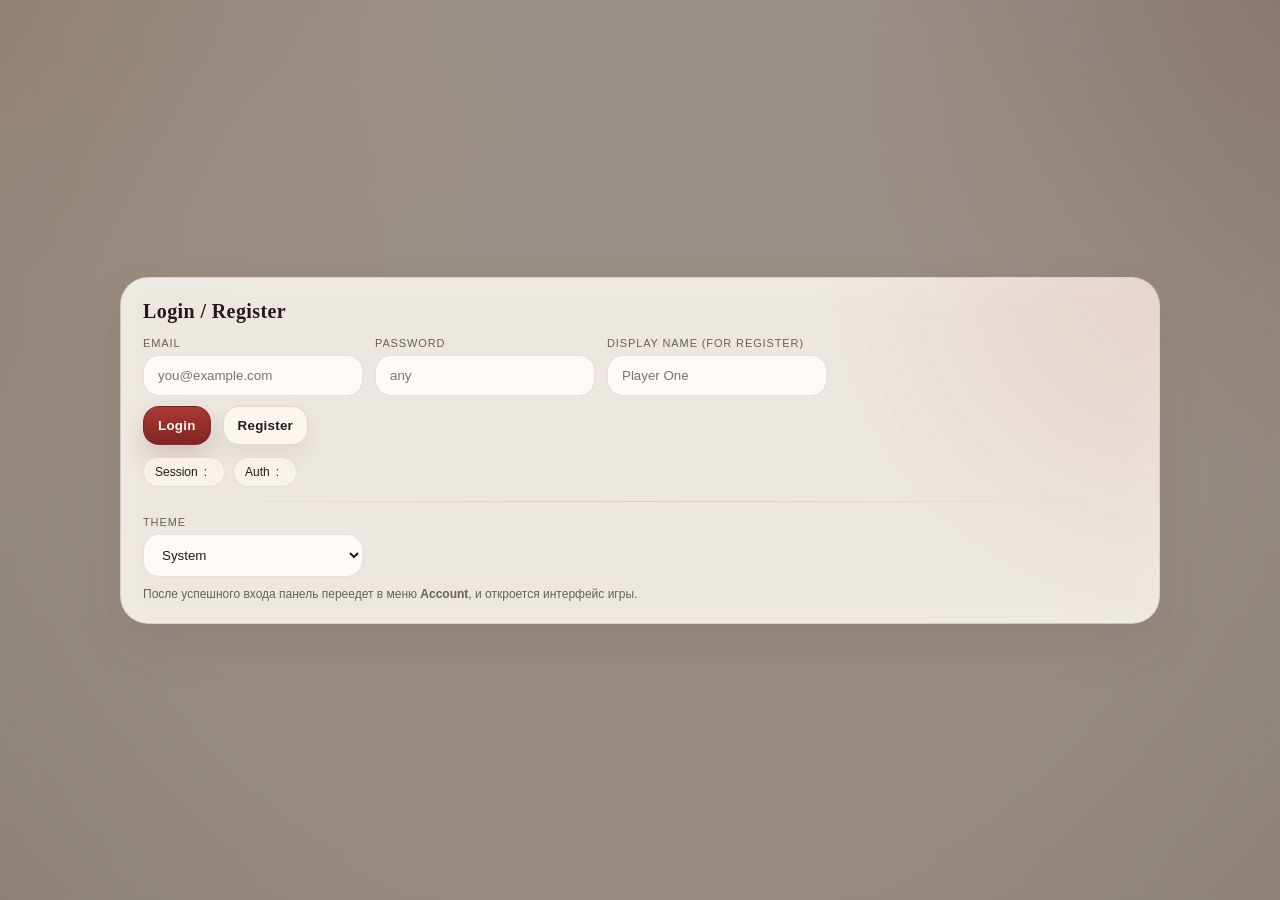
==== commit 105c8370: "Add support for running migrations and enhance authentication handling" ====
--- a/cmd/server/web/index.html
+++ b/cmd/server/web/index.html
@@ -7,360 +7,662 @@
 
     <style>
         :root {
-            --bg: #fafafa;
-            --panel: #ffffff;
-            --text: #111111;
-            --muted: #666666;
-            --border: #dddddd;
-            --shadow: 0 1px 0 rgba(0,0,0,0.03);
-
-            --btn-bg: #111;
-            --btn-text: #fff;
-            --btn-border: #111;
-
-            --btn2-bg: #fff;
-            --btn2-text: #111;
-            --btn2-border: #ddd;
-
-            --chip-bg: #fafafa;
-            --chip-border: #eee;
-
-            --overlay: rgba(0,0,0,0.35);
-            --ok: #0a7;
-            --err: #c33;
-        }
-
-        /* Dark */
+            --bg: #efe6d9;
+            --bg-soft: rgba(255, 249, 241, 0.72);
+            --panel: rgba(255, 251, 245, 0.88);
+            --panel-strong: rgba(255, 252, 248, 0.96);
+            --text: #231b17;
+            --muted: #6e6055;
+            --border: rgba(92, 62, 41, 0.14);
+            --shadow: 0 22px 50px rgba(84, 53, 32, 0.12);
+            --shadow-soft: 0 10px 24px rgba(84, 53, 32, 0.08);
+
+            --btn-bg: linear-gradient(180deg, #a93936 0%, #822523 100%);
+            --btn-text: #fff8f2;
+            --btn-border: rgba(102, 29, 28, 0.45);
+
+            --btn2-bg: rgba(255, 251, 245, 0.82);
+            --btn2-text: #231b17;
+            --btn2-border: rgba(92, 62, 41, 0.16);
+
+            --chip-bg: rgba(255, 248, 239, 0.7);
+            --chip-border: rgba(92, 62, 41, 0.12);
+
+            --overlay: rgba(36, 24, 19, 0.44);
+            --ok: #1f7a61;
+            --err: #b34449;
+            --accent: #a93936;
+            --accent-soft: rgba(169, 57, 54, 0.12);
+        }
+
         html[data-theme="dark"] {
-            --bg: #0e0f12;
-            --panel: #14161b;
-            --text: #eef0f3;
-            --muted: #a4a9b3;
-            --border: #2a2f3a;
-            --shadow: 0 1px 0 rgba(255,255,255,0.03);
-
-            --btn-bg: #eef0f3;
-            --btn-text: #0e0f12;
-            --btn-border: #eef0f3;
-
-            --btn2-bg: #14161b;
-            --btn2-text: #eef0f3;
-            --btn2-border: #2a2f3a;
-
-            --chip-bg: #101217;
-            --chip-border: #2a2f3a;
-
-            --overlay: rgba(0,0,0,0.55);
-        }
-
-        /* System */
+            --bg: #171513;
+            --bg-soft: rgba(30, 27, 24, 0.82);
+            --panel: rgba(32, 28, 25, 0.88);
+            --panel-strong: rgba(36, 31, 28, 0.96);
+            --text: #f7efe7;
+            --muted: #b8aa9e;
+            --border: rgba(255, 231, 212, 0.11);
+            --shadow: 0 24px 60px rgba(0, 0, 0, 0.32);
+            --shadow-soft: 0 12px 28px rgba(0, 0, 0, 0.2);
+
+            --btn-bg: linear-gradient(180deg, #f3c56f 0%, #c7903c 100%);
+            --btn-text: #211710;
+            --btn-border: rgba(255, 222, 170, 0.26);
+
+            --btn2-bg: rgba(31, 27, 24, 0.9);
+            --btn2-text: #f7efe7;
+            --btn2-border: rgba(255, 231, 212, 0.12);
+
+            --chip-bg: rgba(40, 35, 31, 0.8);
+            --chip-border: rgba(255, 231, 212, 0.09);
+
+            --overlay: rgba(6, 5, 5, 0.58);
+            --ok: #62c6a5;
+            --err: #ff8f8f;
+            --accent: #f3c56f;
+            --accent-soft: rgba(243, 197, 111, 0.12);
+        }
+
         @media (prefers-color-scheme: dark) {
             html[data-theme="system"] {
-                --bg: #0e0f12;
-                --panel: #14161b;
-                --text: #eef0f3;
-                --muted: #a4a9b3;
-                --border: #2a2f3a;
-                --shadow: 0 1px 0 rgba(255,255,255,0.03);
-
-                --btn-bg: #eef0f3;
-                --btn-text: #0e0f12;
-                --btn-border: #eef0f3;
-
-                --btn2-bg: #14161b;
-                --btn2-text: #eef0f3;
-                --btn2-border: #2a2f3a;
-
-                --chip-bg: #101217;
-                --chip-border: #2a2f3a;
-
-                --overlay: rgba(0,0,0,0.55);
+                --bg: #171513;
+                --bg-soft: rgba(30, 27, 24, 0.82);
+                --panel: rgba(32, 28, 25, 0.88);
+                --panel-strong: rgba(36, 31, 28, 0.96);
+                --text: #f7efe7;
+                --muted: #b8aa9e;
+                --border: rgba(255, 231, 212, 0.11);
+                --shadow: 0 24px 60px rgba(0, 0, 0, 0.32);
+                --shadow-soft: 0 12px 28px rgba(0, 0, 0, 0.2);
+
+                --btn-bg: linear-gradient(180deg, #f3c56f 0%, #c7903c 100%);
+                --btn-text: #211710;
+                --btn-border: rgba(255, 222, 170, 0.26);
+
+                --btn2-bg: rgba(31, 27, 24, 0.9);
+                --btn2-text: #f7efe7;
+                --btn2-border: rgba(255, 231, 212, 0.12);
+
+                --chip-bg: rgba(40, 35, 31, 0.8);
+                --chip-border: rgba(255, 231, 212, 0.09);
+
+                --overlay: rgba(6, 5, 5, 0.58);
+                --ok: #62c6a5;
+                --err: #ff8f8f;
+                --accent: #f3c56f;
+                --accent-soft: rgba(243, 197, 111, 0.12);
             }
         }
 
+        * { box-sizing: border-box; }
+
         body {
-            font-family: ui-sans-serif, system-ui, -apple-system, Segoe UI, Roboto, Arial;
-            margin: 18px;
+            position: relative;
+            min-height: 100vh;
+            margin: 0;
+            padding: 24px;
             color: var(--text);
-            background: var(--bg);
-        }
-
-        h1 { margin: 0 0 10px; font-size: 20px; }
-        h2 { margin: 0 0 10px; font-size: 16px; }
-
-        code { color: var(--muted); }
+            background:
+                radial-gradient(circle at top left, rgba(255, 214, 170, 0.42), transparent 34%),
+                radial-gradient(circle at top right, rgba(171, 58, 55, 0.16), transparent 30%),
+                linear-gradient(180deg, #f7f1e8 0%, var(--bg) 100%);
+            font-family: "Avenir Next", "Segoe UI Variable", "Helvetica Neue", ui-sans-serif, sans-serif;
+        }
+
+        html[data-theme="dark"] body {
+            background:
+                radial-gradient(circle at top left, rgba(243, 197, 111, 0.14), transparent 30%),
+                radial-gradient(circle at top right, rgba(169, 57, 54, 0.14), transparent 26%),
+                linear-gradient(180deg, #1f1b18 0%, var(--bg) 100%);
+        }
+
+        @media (prefers-color-scheme: dark) {
+            html[data-theme="system"] body {
+                background:
+                    radial-gradient(circle at top left, rgba(243, 197, 111, 0.14), transparent 30%),
+                    radial-gradient(circle at top right, rgba(169, 57, 54, 0.14), transparent 26%),
+                    linear-gradient(180deg, #1f1b18 0%, var(--bg) 100%);
+            }
+        }
+
+        body::before,
+        body::after {
+            content: "";
+            position: fixed;
+            inset: 0;
+            pointer-events: none;
+            z-index: 0;
+        }
+
+        body::before {
+            background:
+                linear-gradient(90deg, rgba(255,255,255,0.06) 0, rgba(255,255,255,0.06) 1px, transparent 1px, transparent 100%),
+                linear-gradient(rgba(255,255,255,0.06) 0, rgba(255,255,255,0.06) 1px, transparent 1px, transparent 100%);
+            background-size: 42px 42px;
+            opacity: 0.22;
+            mix-blend-mode: soft-light;
+        }
+
+        body::after {
+            background: radial-gradient(circle at center, transparent 0%, transparent 62%, rgba(24, 16, 12, 0.08) 100%);
+        }
+
+        body > * {
+            position: relative;
+            z-index: 1;
+        }
+
+        #app {
+            max-width: 1240px;
+            margin: 0 auto;
+        }
+
+        h1, h2, .brand {
+            font-family: "Iowan Old Style", "Palatino Linotype", "Book Antiqua", Georgia, serif;
+            letter-spacing: 0.02em;
+        }
+
+        h1 { margin: 0 0 12px; font-size: 28px; }
+        h2 { margin: 0 0 14px; font-size: 20px; }
+
+        code {
+            color: inherit;
+            font-family: "SFMono-Regular", "Menlo", "Monaco", monospace;
+        }
 
         .muted { color: var(--muted); font-size: 12px; }
-        .ok { color: var(--ok); font-weight: 700; }
-        .err { color: var(--err); font-weight: 700; }
+        .ok { color: var(--ok); font-weight: 800; }
+        .err { color: var(--err); font-weight: 800; }
 
         .hidden { display: none !important; }
 
         .card {
             border: 1px solid var(--border);
-            border-radius: 14px;
-            padding: 14px;
-            background: var(--panel);
+            border-radius: 28px;
+            padding: 22px;
+            background:
+                linear-gradient(180deg, rgba(255,255,255,0.28) 0%, transparent 100%),
+                var(--panel);
             box-shadow: var(--shadow);
-        }
-
-        .row { display:flex; gap:10px; align-items:flex-end; flex-wrap:wrap; }
-        label { display:block; font-size:12px; color:var(--muted); margin-bottom:4px; }
+            backdrop-filter: blur(18px);
+            animation: riseIn 520ms ease both;
+        }
+
+        @keyframes riseIn {
+            from {
+                opacity: 0;
+                transform: translateY(10px);
+            }
+            to {
+                opacity: 1;
+                transform: translateY(0);
+            }
+        }
+
+        .row {
+            display: flex;
+            gap: 12px;
+            align-items: flex-end;
+            flex-wrap: wrap;
+        }
+
+        label {
+            display: block;
+            font-size: 11px;
+            text-transform: uppercase;
+            letter-spacing: 0.08em;
+            color: var(--muted);
+            margin-bottom: 6px;
+        }
+
         input, select {
-            padding: 10px 12px;
+            min-width: 220px;
+            padding: 12px 14px;
             border: 1px solid var(--border);
-            border-radius: 10px;
-            min-width: 220px;
-            background: var(--panel);
+            border-radius: 16px;
+            background: var(--panel-strong);
             color: var(--text);
             outline: none;
-        }
-        input[readonly] { opacity: .9; }
+            box-shadow: inset 0 1px 0 rgba(255,255,255,0.3);
+            transition: border-color .18s ease, box-shadow .18s ease, transform .18s ease;
+        }
+
+        input:focus, select:focus {
+            border-color: color-mix(in srgb, var(--accent) 40%, var(--border));
+            box-shadow:
+                0 0 0 3px color-mix(in srgb, var(--accent) 14%, transparent),
+                inset 0 1px 0 rgba(255,255,255,0.32);
+        }
+
+        input[readonly] { opacity: .94; }
 
         button {
-            padding: 10px 12px;
+            padding: 11px 14px;
             border: 1px solid var(--btn-border);
             background: var(--btn-bg);
             color: var(--btn-text);
-            border-radius: 10px;
+            border-radius: 16px;
             cursor: pointer;
             font-weight: 800;
-            letter-spacing: .2px;
-        }
+            letter-spacing: .02em;
+            box-shadow: 0 12px 24px rgba(118, 36, 33, 0.18);
+            transition: transform .18s ease, box-shadow .18s ease, opacity .18s ease;
+        }
+
+        button:hover:not(:disabled) {
+            transform: translateY(-1px);
+            box-shadow: 0 16px 30px rgba(118, 36, 33, 0.24);
+        }
+
         button.secondary {
             background: var(--btn2-bg);
             color: var(--btn2-text);
             border: 1px solid var(--btn2-border);
+            box-shadow: var(--shadow-soft);
             font-weight: 700;
         }
-        button:disabled { opacity: .6; cursor:not-allowed; }
-
-        .pills { display:flex; gap:8px; flex-wrap:wrap; margin-top:10px; }
-        .pill {
+
+        button:disabled {
+            opacity: .56;
+            cursor: not-allowed;
+            box-shadow: none;
+        }
+
+        .pills {
+            display: flex;
+            gap: 8px;
+            flex-wrap: wrap;
+            margin-top: 12px;
+        }
+
+        .pill, .badge {
             border: 1px solid var(--chip-border);
             background: var(--chip-bg);
+            box-shadow: inset 0 1px 0 rgba(255,255,255,0.22);
+        }
+
+        .pill {
             border-radius: 999px;
-            padding: 6px 10px;
+            padding: 7px 11px;
             font-size: 12px;
             display: inline-flex;
             gap: 6px;
             align-items: center;
         }
+
         .kv { font-weight: 900; }
 
-        table { width: 100%; border-collapse: collapse; font-size: 13px; }
-        th, td { border-bottom: 1px solid var(--border); padding: 8px 10px; text-align: left; }
-        th { font-size: 12px; color: var(--muted); font-weight: 900; }
-
-        tr.hlRow td { font-weight: 900; }
+        table {
+            width: 100%;
+            border-collapse: collapse;
+            font-size: 13px;
+        }
+
+        th, td {
+            border-bottom: 1px solid var(--border);
+            padding: 10px 12px;
+            text-align: left;
+        }
+
+        th {
+            font-size: 11px;
+            color: var(--muted);
+            text-transform: uppercase;
+            letter-spacing: 0.08em;
+            font-weight: 900;
+        }
+
+        tr.hlRow td {
+            font-weight: 900;
+            background: color-mix(in srgb, var(--accent-soft) 70%, transparent);
+        }
 
         .gridTop {
             display: grid;
-            grid-template-columns: 1.25fr 0.75fr;
-            gap: 14px;
+            grid-template-columns: 1.15fr 0.85fr;
+            gap: 18px;
             align-items: start;
-            margin-top: 12px;
-        }
-
-        .center { display: grid; justify-items: center; margin-top: 14px; }
-        .gameWrap { width: min(980px, 100%); }
-        .logsWrap { margin-top: 14px; }
-
-        /* Header */
+            margin-top: 18px;
+        }
+
+        .center {
+            display: grid;
+            justify-items: stretch;
+            margin-top: 18px;
+        }
+
+        .gameWrap {
+            width: min(1040px, 100%);
+            position: relative;
+            overflow: hidden;
+        }
+
+        .gameWrap::before {
+            content: "";
+            position: absolute;
+            inset: 0;
+            background: radial-gradient(circle at top right, var(--accent-soft), transparent 34%);
+            pointer-events: none;
+        }
+
+        .logsWrap {
+            margin-top: 18px;
+            max-width: 1040px;
+            margin-left: auto;
+            margin-right: auto;
+        }
+
         .topbar {
             position: sticky;
             top: 12px;
             z-index: 5;
-            background: var(--panel);
-            border: 1px solid var(--border);
-            border-radius: 14px;
-            padding: 10px 12px;
             display: flex;
             align-items: center;
             justify-content: space-between;
             gap: 12px;
+            padding: 14px 18px;
+            border: 1px solid var(--border);
+            border-radius: 28px;
+            background: var(--panel);
             box-shadow: var(--shadow);
-        }
-        .brand { font-size: 16px; font-weight: 1000; letter-spacing: .2px; }
-        .topbarRight { display:flex; gap:10px; align-items:center; flex-wrap:wrap; }
+            backdrop-filter: blur(18px);
+        }
+
+        .brand {
+            font-size: 28px;
+            font-weight: 700;
+            line-height: 1;
+        }
+
+        .topbarRight {
+            display: flex;
+            gap: 10px;
+            align-items: center;
+            flex-wrap: wrap;
+            justify-content: flex-end;
+        }
+
+        details.accountDetails {
+            min-width: 160px;
+        }
 
         details.accountDetails > summary {
             list-style: none;
             cursor: pointer;
             user-select: none;
-            padding: 6px 10px;
+            padding: 8px 12px;
             border: 1px solid var(--border);
-            border-radius: 10px;
-            background: var(--panel);
+            border-radius: 16px;
+            background: var(--panel-strong);
+            box-shadow: var(--shadow-soft);
             font-weight: 900;
             font-size: 12px;
         }
+
         details.accountDetails > summary::-webkit-details-marker { display:none; }
 
         #headerAuthSlot { margin-top: 10px; }
 
-        /* Overlay auth */
         .overlay {
             position: fixed;
             inset: 0;
             display: grid;
             place-items: center;
             background: var(--overlay);
+            backdrop-filter: blur(18px);
             padding: 18px;
             z-index: 10;
         }
-        .overlayInner { width: min(980px, 100%); }
-
-        #authPanel.compact { padding: 12px; }
-        #authPanel.compact h2 { margin-bottom: 8px; }
+
+        .overlayInner { width: min(1040px, 100%); }
+
+        #authPanel {
+            background:
+                radial-gradient(circle at top right, var(--accent-soft), transparent 32%),
+                var(--panel);
+        }
+
+        #authPanel.compact {
+            padding: 16px;
+            border-radius: 22px;
+        }
+
+        #authPanel.compact h2 { margin-bottom: 10px; }
         #authPanel.compact input { min-width: 180px; }
 
-        .divider { height: 1px; background: var(--border); margin: 12px 0; }
-
-        @media (max-width: 900px) {
-            .gridTop { grid-template-columns: 1fr; }
-            input, select { min-width: 180px; }
-            .topbar { top: 0; }
-        }
-    
-
-        /* ---------- UX: readiness & reconnect ---------- */
-        .netBanner{
-            margin-top: 10px;
-            padding: 10px 12px;
+        .divider {
+            height: 1px;
+            background: linear-gradient(90deg, transparent, var(--border), transparent);
+            margin: 14px 0;
+        }
+
+        .netBanner {
+            margin-top: 12px;
+            padding: 12px 14px;
             border: 1px dashed var(--border);
-            border-radius: 12px;
-            background: var(--chip-bg);
-            display:flex;
-            gap:10px;
-            align-items:center;
-        }
-        .netDot{ width:10px; height:10px; border-radius:999px; background: var(--muted); box-shadow: 0 0 0 3px rgba(0,0,0,0.02); }
-        .netDot.ok{ background: var(--ok); }
-        .netDot.err{ background: var(--err); }
-
-        .badge{
-            display:inline-flex;
-            align-items:center;
-            gap:6px;
-            padding: 5px 10px;
+            border-radius: 18px;
+            background: var(--bg-soft);
+            display: flex;
+            gap: 10px;
+            align-items: center;
+        }
+
+        .netDot {
+            width: 10px;
+            height: 10px;
             border-radius: 999px;
-            border: 1px solid var(--chip-border);
-            background: var(--panel);
+            background: var(--muted);
+            box-shadow: 0 0 0 4px rgba(255,255,255,0.22);
+        }
+
+        .netDot.ok { background: var(--ok); }
+        .netDot.err { background: var(--err); }
+
+        .badge {
+            display: inline-flex;
+            align-items: center;
+            gap: 6px;
+            padding: 6px 10px;
+            border-radius: 999px;
             font-size: 12px;
             line-height: 1;
             white-space: nowrap;
         }
-        .badge.ok{ border-color: color-mix(in srgb, var(--ok) 50%, var(--chip-border)); }
-        .badge.err{ border-color: color-mix(in srgb, var(--err) 50%, var(--chip-border)); }
-        .badge.muted{ background: var(--chip-bg); border-color: var(--chip-border); color: var(--muted); }
-
-        .coach{
+
+        .badge.ok { border-color: color-mix(in srgb, var(--ok) 50%, var(--chip-border)); }
+        .badge.err { border-color: color-mix(in srgb, var(--err) 50%, var(--chip-border)); }
+        .badge.muted { color: var(--muted); }
+
+        .coach {
             border: 1px solid var(--border);
-            border-radius: 14px;
-            padding: 12px;
-            background: var(--chip-bg);
-            margin-top: 10px;
-        }
-        .coachTop{ display:flex; gap:10px; align-items:flex-start; justify-content:space-between; }
-        .coachTitle{ font-weight: 800; font-size: 14px; letter-spacing: .2px; }
-        .coachHint{ margin-top: 6px; color: var(--muted); font-size: 12px; line-height: 1.35; }
-        .coachRight{ display:flex; gap:8px; align-items:center; flex-wrap:wrap; justify-content:flex-end; }
-
-        .statusBoard{
-            margin-top: 12px;
-            display:grid;
+            border-radius: 24px;
+            padding: 18px;
+            background:
+                linear-gradient(180deg, color-mix(in srgb, var(--accent-soft) 42%, transparent), transparent 70%),
+                var(--chip-bg);
+            margin-top: 14px;
+        }
+
+        .coachTop {
+            display: flex;
+            gap: 10px;
+            align-items: flex-start;
+            justify-content: space-between;
+        }
+
+        .coachTitle {
+            font-family: "Iowan Old Style", "Palatino Linotype", "Book Antiqua", Georgia, serif;
+            font-weight: 700;
+            font-size: 22px;
+        }
+
+        .coachHint {
+            margin-top: 8px;
+            color: var(--muted);
+            font-size: 13px;
+            line-height: 1.5;
+            max-width: 56ch;
+        }
+
+        .coachRight {
+            display: flex;
+            gap: 8px;
+            align-items: center;
+            flex-wrap: wrap;
+            justify-content: flex-end;
+        }
+
+        .statusBoard {
+            margin-top: 14px;
+            display: grid;
             grid-template-columns: 1fr 1fr;
-            gap: 12px;
-        }
-        .statusCol{
+            gap: 14px;
+        }
+
+        .statusCol {
             border: 1px solid var(--border);
-            border-radius: 14px;
-            background: var(--panel);
-            padding: 12px;
-        }
-        .statusName{
-            display:flex;
-            justify-content:space-between;
-            align-items:center;
-            gap:10px;
+            border-radius: 20px;
+            background: var(--panel-strong);
+            padding: 16px;
+            box-shadow: var(--shadow-soft);
+        }
+
+        .statusName {
+            display: flex;
+            justify-content: space-between;
+            align-items: center;
+            gap: 10px;
             font-weight: 800;
             margin-bottom: 6px;
         }
-        .statusRows{ margin-top: 8px; }
-        .statusRow{
-            display:flex;
-            justify-content:space-between;
-            align-items:center;
+
+        .statusRows { margin-top: 8px; }
+
+        .statusRow {
+            display: flex;
+            justify-content: space-between;
+            align-items: center;
             gap: 10px;
-            padding: 8px 0;
+            padding: 10px 0;
             border-top: 1px solid var(--border);
             font-size: 13px;
         }
-        .statusRow:first-child{ border-top: 0; }
-        .statusKey{ color: var(--muted); font-size: 12px; }
-
-        .revealBox{
-            margin-top: 10px;
-            padding: 10px 12px;
-            border-radius: 14px;
+
+        .statusRow:first-child { border-top: 0; }
+        .statusKey { color: var(--muted); font-size: 12px; }
+
+        .revealBox {
+            margin-top: 12px;
+            padding: 12px 14px;
+            border-radius: 18px;
             border: 1px solid var(--border);
-            background: var(--panel);
-        }
-        .revealTitle{ font-weight: 800; margin-bottom: 6px; }
-        .revealRow{ display:flex; justify-content:space-between; gap: 10px; font-size: 13px; }
-        .revealRow code{ font-size: 13px; }
-
-        .gameWrap{ position: relative; }
-
-        /* Waiting toast (non-blocking) */
-        .waitOverlay{
+            background: var(--panel-strong);
+        }
+
+        .revealTitle {
+            font-weight: 800;
+            margin-bottom: 6px;
+        }
+
+        .revealRow {
+            display: flex;
+            justify-content: space-between;
+            gap: 10px;
+            font-size: 13px;
+        }
+
+        .revealRow code { font-size: 13px; }
+
+        .waitOverlay {
             position: fixed;
-            right: 16px;
-            bottom: 16px;
-            left: auto;
-            top: auto;
-            inset: auto;
-            border-radius: 0;
+            right: 18px;
+            bottom: 18px;
+            inset-inline-start: auto;
+            inset-block-start: auto;
             background: transparent;
-            display:flex;
-            align-items:flex-end;
-            justify-content:flex-end;
+            display: flex;
+            align-items: flex-end;
+            justify-content: flex-end;
             padding: 0;
             pointer-events: none;
             z-index: 6;
         }
-        .waitBox{
-            width: min(380px, calc(100vw - 32px));
-            border-radius: 18px;
+
+        .waitBox {
+            width: min(420px, calc(100vw - 36px));
+            border-radius: 24px;
             border: 1px solid var(--border);
             background: var(--panel);
-            padding: 16px;
-            box-shadow: 0 18px 55px rgba(0,0,0,0.22);
+            padding: 18px;
+            box-shadow: 0 22px 55px rgba(0,0,0,0.18);
             pointer-events: auto;
-        }
-        .waitTitle{ font-weight: 900; font-size: 16px; margin-bottom: 6px; }
-        .waitHint{ color: var(--muted); font-size: 13px; line-height: 1.35; }
-        .spinner{
-            width: 18px; height: 18px;
+            backdrop-filter: blur(16px);
+        }
+
+        .waitTitle {
+            font-family: "Iowan Old Style", "Palatino Linotype", "Book Antiqua", Georgia, serif;
+            font-weight: 700;
+            font-size: 20px;
+            margin-bottom: 6px;
+        }
+
+        .waitHint {
+            color: var(--muted);
+            font-size: 13px;
+            line-height: 1.45;
+        }
+
+        .spinner {
+            width: 18px;
+            height: 18px;
             border-radius: 999px;
             border: 2px solid var(--border);
-            border-top-color: var(--text);
+            border-top-color: var(--accent);
             animation: spin 0.9s linear infinite;
         }
+
         @keyframes spin { to { transform: rotate(360deg); } }
 
-        button.small{
-            padding: 8px 10px;
-            border-radius: 10px;
+        button.small {
+            padding: 8px 11px;
+            border-radius: 14px;
             font-size: 12px;
         }
 
-        @media (max-width: 860px){
-            .statusBoard{ grid-template-columns: 1fr; }
-            .waitOverlay{ right: 10px; bottom: 10px; }
-        }
-</style>
+        pre {
+            border: 1px solid var(--border);
+            border-radius: 20px;
+            background: var(--panel);
+            padding: 14px;
+            box-shadow: var(--shadow-soft);
+        }
+
+        details > summary {
+            cursor: pointer;
+            font-weight: 800;
+        }
+
+        @media (max-width: 980px) {
+            body { padding: 18px; }
+            .gridTop { grid-template-columns: 1fr; }
+            .topbar { top: 0; }
+        }
+
+        @media (max-width: 860px) {
+            input, select { min-width: 180px; }
+            .statusBoard { grid-template-columns: 1fr; }
+            .waitOverlay { right: 10px; bottom: 10px; }
+            .brand { font-size: 24px; }
+        }
+
+        @media (max-width: 640px) {
+            body { padding: 14px; }
+            .card { padding: 18px; border-radius: 22px; }
+            .topbar { padding: 12px 14px; border-radius: 22px; }
+            .row { gap: 10px; }
+        }
+    </style>
 </head>
 
 <body>
@@ -371,7 +673,7 @@
         <!-- This same panel moves to header after login -->
         <div class="card" id="authPanel">
             <h2 id="hAuth" data-i18n="hAuth">Login / Register</h2>
-            <div class="row">
+            <div id="authFormFields" class="row">
                 <div>
                     <label data-i18n="lblEmail">Email</label>
                     <input id="email" placeholder="you@example.com" />
@@ -386,15 +688,22 @@
                 </div>
             </div>
 
-            <div class="row" style="margin-top:10px;">
+            <div id="authGuestActions" class="row" style="margin-top:10px;">
                 <button id="btnLogin" data-i18n="btnLogin">Login</button>
                 <button class="secondary" id="btnRegister" data-i18n="btnRegister">Register</button>
+            </div>
+
+            <div id="authSessionActions" class="row hidden" style="margin-top:10px;">
                 <button class="secondary" id="btnLogout" data-i18n="btnLogout">Logout</button>
             </div>
 
             <div class="pills">
-                <div class="pill"><span data-i18n="lblToken">Token</span>: <span class="kv" id="tokenStatus"></span></div>
+                <div class="pill"><span data-i18n="lblSession">Session</span>: <span class="kv" id="sessionStatus"></span></div>
                 <div class="pill"><span data-i18n="lblAuth">Auth</span>: <span class="kv" id="authMsg"></span></div>
+            </div>
+
+            <div id="authSecureHint" class="muted hidden" style="margin-top:10px;" data-i18n="authSecureHint">
+                Сессия хранится в защищённой HttpOnly cookie и не лежит в localStorage.
             </div>
 
 
@@ -449,11 +758,6 @@
             <details id="accountDetails" class="accountDetails">
                 <summary id="summaryAccount" data-i18n="btnAccount">Account</summary>
                 <div id="headerAuthSlot"></div>
-                <div class="divider"></div>
-                <div class="row">
-                    <button class="secondary" id="btnMe">/api/me (debug)</button>
-                </div>
-                <pre id="meOut" style="margin-top:10px; max-height: 160px; overflow:auto;"></pre>
             </details>
         </div>
     </header>
@@ -747,1413 +1051,7 @@
     </div>
 </div>
 
-<script>
-    const HTTP_BASE = location.origin;
-    const WS_BASE = (location.protocol === "https:" ? "wss://" : "ws://") + location.host;
-
-    const $ = (id) => document.getElementById(id);
-
-    // ---------------- i18n (RU/EN)
-    const I18N = {
-        ru: {
-            lblUser: "Пользователь",
-            lblTheme: "Тема",
-            btnRules: "Правила",
-            btnRating: "Рейтинг",
-            btnAccount: "Аккаунт",
-            btnClose: "Закрыть",
-            btnRefresh: "Обновить",
-            btnLogin: "Войти",
-            btnRegister: "Регистрация",
-            btnLogout: "Выйти",
-            lblEmail: "Email",
-            lblPassword: "Пароль",
-            lblDisplayName: "Имя (для регистрации)",
-            lblToken: "Токен",
-            lblAuth: "Авторизация",
-            hAuth: "Вход / Регистрация",
-            authAfterHtml: "После успешного входа панель переедет в меню <b>Аккаунт</b>, и откроется интерфейс игры.",
-            hMatch: "Матч",
-            hProfile: "Профиль",
-            hGame: "Игра",
-            sumLogs: "Логи",
-            btnCreateJoin: "Создать и подключиться",
-            tipCreateJoin: "Создать матч и сразу подключиться",
-            btnFindMatch: "Найти матч",
-            btnCancel: "Отмена",
-            btnReconnect: "Переподключиться",
-            tipReconnect: "Переподключиться к последнему матчу",
-            btnLeave: "Выйти из матча",
-            lblMatchId: "ID матча",
-            phMatchId: "вставьте id матча",
-            btnJoin: "Подключиться",
-            btnCopyLink: "Скопировать invite link",
-            lblInviteLink: "Invite link",
-            phInviteLink: "появится после id матча",
-            inviteHintHtml: "Поделись ссылкой — второй игрок просто откроет её и нажмёт <b>Подключиться</b>.",
-            lblYou: "Вы",
-            lblPhase: "Фаза",
-            lblMode: "Режим",
-            lblRound: "Раунд",
-            lblDeadline: "Дедлайн",
-            lblSeries: "Серия",
-            friendlyNote: "Дружеский матч: рейтинг не изменяется.",
-            lblName: "Имя",
-            lblWins: "Победы",
-            lblLosses: "Поражения",
-            lblDraws: "Ничьи",
-            lblRating: "Рейтинг",
-            lblGames: "Игр",
-            lblRank: "Место",
-            lblWLD: "В/П/Н",
-            youName: "Вы",
-            oppName: "Соперник",
-            statusConn: "Подключение",
-            statusSecret: "Секрет",
-            statusMove: "Ход",
-            revealTitle: "Секреты после игры",
-            lblSetSecret: "Задать секрет (4 цифры)",
-            phSecret: "например 0011",
-            btnSetSecret: "Задать секрет",
-            lblSubmitGuess: "Отправить попытку (4 цифры)",
-            phGuess: "например 0101",
-            btnSubmitGuess: "Отправить",
-            btnRematch: "Реванш",
-            tipRematch: "Запросить реванш (нужны оба игрока)",
-            lblHistory: "История",
-            thRound: "Раунд",
-            thWinner: "Победитель",
-            hLeaderboard: "Рейтинг игроков",
-            thPlayer: "Игрок",
-            thRating: "Рейтинг",
-            thGames: "Игр",
-            rulesSub: "Как играть в Bulls & Cows",
-            hRules: "Правила",
-            rulesHtml: `
-                <ol style="margin:0; padding-left: 18px;">
-                    <li><b>Каждый игрок загадывает секрет</b> — 4 цифры (0–9). Допускаются ведущие нули и повторы.</li>
-                    <li>Игроки делают попытки угадать секрет соперника. После каждого раунда вы получаете подсказку:
-                        <ul style="margin:6px 0 0 0; padding-left: 18px;">
-                            <li><b>Bulls</b> — цифра угадана и стоит на правильной позиции.</li>
-                            <li><b>Cows</b> — цифра есть в секрете, но позиция другая.</li>
-                        </ul>
-                    </li>
-                    <li><b>Побеждает</b> тот, кто первым угадает секрет соперника (4 Bulls).</li>
-                    <li>Если включён таймер раунда и время вышло — попытка считается пропущенной.</li>
-                    <li><b>Рейтинговый матч</b> начинается через кнопку <b>Найти матч</b> и влияет на рейтинг.</li>
-                    <li><b>Дружеский матч</b> создаётся по invite link и <b>не влияет</b> на рейтинг.</li>
-                </ol>
-            `,
-            stageConnectTitle: "Подключитесь к матчу",
-            stageConnectHint: "Создайте матч или вставьте ID матча, затем нажмите Подключиться.",
-            stageNoConnTitle: "Нет соединения",
-            stageNoConnHint: "Проверьте сеть. Мы попробуем переподключиться автоматически.",
-            stageWaitOpponentTitle: "Ожидаем соперника",
-            stageWaitOpponentHint: "Скопируйте invite link и отправьте второму игроку.",
-            waitOpponentTitle: "Ожидаем соперника",
-            waitOpponentHint: "Отправьте invite link — второй игрок откроет ссылку и нажмёт Подключиться.",
-            stageSetSecretTitle: "Задайте секрет",
-            stageSetSecretHint: "Введите 4 цифры (можно с нулями и повторами) и нажмите Задать секрет.",
-            stageSecretOkTitle: "Секрет принят",
-            stageSecretOkHint: "Ждём, пока соперник задаст секрет…",
-            waitStartTitle: "Стартуем",
-            waitStartHint: "Подготовка раунда…",
-            stageAlmostTitle: "Почти готово",
-            stageAlmostHint: "Оба секрета заданы — стартуем раунд…",
-            stageMakeMoveTitle: "Сделайте ход",
-            stageMakeMoveHintNoDeadline: "Введите 4 цифры и отправьте ход.",
-            stageMakeMoveHintDeadline: (ts) => `Введите 4 цифры и отправьте до ${ts}.`,
-            stageMoveOkTitle: "Ход принят",
-            stageMoveOkHint: "Ждём ход соперника…",
-            stageCountingTitle: "Раунд завершается",
-            stageCountingHint: "Подсчёт результатов…",
-            stageFinishedTitle: "Игра завершена",
-            stageFinishedHint: "Можно запросить реванш.",
-            stageFinishedHintWinner: (w) => `Победитель: ${w}. Можно запросить реванш.`,
-            waitTitleDefault: "Ожидание…",
-            waitLostTitle: "Потеряно соединение",
-            waitLostHint: "Пробуем переподключиться…",
-            netOffline: "offline",
-            netOnline: "online",
-            netConnecting: "подключение",
-            badgeReady: "готов",
-            badgeNotSet: "не задан",
-            badgeWaiting: "ожидание",
-            badgeNotInMatch: "не в матче",
-            badgeAccepted: "принят",
-            badgePending: "ожидается",
-            dash: "—",
-            modeRanked: "рейтинговый",
-            modeFriendly: "дружеский",
-            phase_waiting_players: "ожидание игроков",
-            phase_waiting_secrets: "ожидание секретов",
-            phase_playing: "игра",
-            phase_finished: "завершено",
-            mm_idle: "idle",
-            mm_searching: "поиск…",
-            mm_matched: "найден",
-            mm_error: "ошибка",
-            leaderboardTop: (n) => `Топ ${n} игроков по рейтингу (Elo)`,
-            loading: "Загрузка…",
-            noData: "Пока нет данных",
-            failedLeaderboard: "Не удалось загрузить рейтинг",
-            btnLang: "EN",
-            authPleaseLogin: "Пожалуйста, войдите.",
-            authTokenRestored: "Токен восстановлен.",
-            authSessionExpired: "Сессия истекла. Войдите снова.",
-            authLoggedOut: "Вы вышли.",
-            reconnectFailed: "Не удалось подключиться. Нажмите Переподключиться.",
-            reconnectLostTitle: "Соединение потеряно",
-            reconnectLostHint: (n) => `Переподключаемся… (попытка ${n})`,
-            reconnectLostBanner: (reason, n) => `Connection lost${reason ? ": " + reason : ""}. Reconnecting… (attempt ${n})`,
-            reconnectConnecting: (n) => `Connecting… (attempt ${n})`,
-            connectMatchBanner: "Подключаемся к матчу…",
-        },
-        en: {
-            lblUser: "User",
-            lblTheme: "Theme",
-            btnRules: "Rules",
-            btnRating: "Rating",
-            btnAccount: "Account",
-            btnClose: "Close",
-            btnRefresh: "Refresh",
-            btnLogin: "Login",
-            btnRegister: "Register",
-            btnLogout: "Logout",
-            lblEmail: "Email",
-            lblPassword: "Password",
-            lblDisplayName: "Display name (for register)",
-            lblToken: "Token",
-            lblAuth: "Auth",
-            hAuth: "Login / Register",
-            authAfterHtml: "After login, this panel moves into <b>Account</b>, and the game UI becomes available.",
-            hMatch: "Match",
-            hProfile: "Profile",
-            hGame: "Game",
-            sumLogs: "Logs",
-            btnCreateJoin: "Create & Join",
-            tipCreateJoin: "Create a match and connect immediately",
-            btnFindMatch: "Find match",
-            btnCancel: "Cancel",
-            btnReconnect: "Reconnect",
-            tipReconnect: "Reconnect to the last match",
-            btnLeave: "Leave match",
-            lblMatchId: "Match ID",
-            phMatchId: "paste match id",
-            btnJoin: "Join",
-            btnCopyLink: "Copy invite link",
-            lblInviteLink: "Invite link",
-            phInviteLink: "will appear after match id",
-            inviteHintHtml: "Share the link — the 2nd player opens it and clicks <b>Join</b>.",
-            lblYou: "You",
-            lblPhase: "Phase",
-            lblMode: "Mode",
-            lblRound: "Round",
-            lblDeadline: "Deadline",
-            lblSeries: "Series",
-            friendlyNote: "Friendly match: rating is not affected.",
-            lblName: "Name",
-            lblWins: "Wins",
-            lblLosses: "Losses",
-            lblDraws: "Draws",
-            lblRating: "Rating",
-            lblGames: "Games",
-            lblRank: "Rank",
-            lblWLD: "W/L/D",
-            youName: "You",
-            oppName: "Opponent",
-            statusConn: "Connection",
-            statusSecret: "Secret",
-            statusMove: "Move",
-            revealTitle: "Secrets after game",
-            lblSetSecret: "Set secret (4 digits)",
-            phSecret: "e.g. 0011",
-            btnSetSecret: "Set secret",
-            lblSubmitGuess: "Submit guess (4 digits)",
-            phGuess: "e.g. 0101",
-            btnSubmitGuess: "Submit guess",
-            btnRematch: "Rematch",
-            tipRematch: "Request rematch (needs both players)",
-            lblHistory: "History",
-            thRound: "Round",
-            thWinner: "Winner",
-            hLeaderboard: "Leaderboard",
-            thPlayer: "Player",
-            thRating: "Rating",
-            thGames: "Games",
-            rulesSub: "How to play Bulls & Cows",
-            hRules: "Rules",
-            rulesHtml: `
-                <ol style="margin:0; padding-left: 18px;">
-                    <li><b>Each player sets a secret</b> — 4 digits (0–9). Leading zeros and repeats are allowed.</li>
-                    <li>Players submit guesses. After each round you get hints:
-                        <ul style="margin:6px 0 0 0; padding-left: 18px;">
-                            <li><b>Bulls</b> — correct digit in the correct position.</li>
-                            <li><b>Cows</b> — digit exists, but in a different position.</li>
-                        </ul>
-                    </li>
-                    <li><b>You win</b> by guessing the opponent’s secret first (4 Bulls).</li>
-                    <li>If the round timer is enabled and time runs out — your attempt is missed.</li>
-                    <li><b>Ranked match</b> starts via <b>Find match</b> and affects rating.</li>
-                    <li><b>Friendly match</b> starts via invite link and <b>does not</b> affect rating.</li>
-                </ol>
-            `,
-            stageConnectTitle: "Connect to a match",
-            stageConnectHint: "Create a match or paste Match ID, then click Join.",
-            stageNoConnTitle: "No connection",
-            stageNoConnHint: "Check your network. We'll try to reconnect automatically.",
-            stageWaitOpponentTitle: "Waiting for opponent",
-            stageWaitOpponentHint: "Copy invite link and send it to the 2nd player.",
-            waitOpponentTitle: "Waiting for opponent",
-            waitOpponentHint: "Send invite link — the 2nd player opens it and clicks Join.",
-            stageSetSecretTitle: "Set your secret",
-            stageSetSecretHint: "Enter 4 digits (zeros and repeats allowed) and click Set secret.",
-            stageSecretOkTitle: "Secret accepted",
-            stageSecretOkHint: "Waiting for opponent to set a secret…",
-            waitStartTitle: "Starting",
-            waitStartHint: "Preparing the round…",
-            stageAlmostTitle: "Almost ready",
-            stageAlmostHint: "Both secrets are set — starting…",
-            stageMakeMoveTitle: "Make your move",
-            stageMakeMoveHintNoDeadline: "Enter 4 digits and submit.",
-            stageMakeMoveHintDeadline: (ts) => `Enter 4 digits and submit before ${ts}.`,
-            stageMoveOkTitle: "Move accepted",
-            stageMoveOkHint: "Waiting for opponent’s move…",
-            stageCountingTitle: "Finishing round",
-            stageCountingHint: "Calculating results…",
-            stageFinishedTitle: "Game finished",
-            stageFinishedHint: "You can request a rematch.",
-            stageFinishedHintWinner: (w) => `Winner: ${w}. You can request a rematch.`,
-            waitTitleDefault: "Waiting…",
-            waitLostTitle: "Connection lost",
-            waitLostHint: "Reconnecting…",
-            netOffline: "offline",
-            netOnline: "online",
-            netConnecting: "connecting",
-            badgeReady: "ready",
-            badgeNotSet: "not set",
-            badgeWaiting: "waiting",
-            badgeNotInMatch: "not in match",
-            badgeAccepted: "accepted",
-            badgePending: "pending",
-            dash: "—",
-            modeRanked: "ranked",
-            modeFriendly: "friendly",
-            phase_waiting_players: "waiting players",
-            phase_waiting_secrets: "waiting secrets",
-            phase_playing: "playing",
-            phase_finished: "finished",
-            mm_idle: "idle",
-            mm_searching: "searching…",
-            mm_matched: "matched",
-            mm_error: "error",
-            leaderboardTop: (n) => `Top ${n} players by rating (Elo)`,
-            loading: "Loading…",
-            noData: "No data yet",
-            failedLeaderboard: "Failed to load leaderboard",
-            btnLang: "RU",
-            authPleaseLogin: "Please login.",
-            authTokenRestored: "Token restored.",
-            authSessionExpired: "Session expired. Please login again.",
-            authLoggedOut: "Logged out.",
-            reconnectFailed: "Failed to connect. Click Reconnect.",
-            reconnectLostTitle: "Connection lost",
-            reconnectLostHint: (n) => `Reconnecting… (attempt ${n})`,
-            reconnectLostBanner: (reason, n) => `Connection lost${reason ? ": " + reason : ""}. Reconnecting… (attempt ${n})`,
-            reconnectConnecting: (n) => `Connecting… (attempt ${n})`,
-            connectMatchBanner: "Connecting to match…",
-        }
-    };
-
-    let currentLang = localStorage.getItem("lang") || "ru";
-
-    function t(key, ...args) {
-        const dict = I18N[currentLang] || I18N.ru;
-        const v = dict[key] ?? (I18N.ru[key] ?? key);
-        return typeof v === "function" ? v(...args) : v;
-    }
-
-    function applyI18n() {
-        document.documentElement.lang = currentLang;
-        // textContent
-        document.querySelectorAll("[data-i18n]").forEach((el) => {
-            const k = el.getAttribute("data-i18n");
-            el.textContent = t(k);
-        });
-        // placeholders
-        document.querySelectorAll("[data-i18n-placeholder]").forEach((el) => {
-            const k = el.getAttribute("data-i18n-placeholder");
-            el.placeholder = t(k);
-        });
-        // titles
-        document.querySelectorAll("[data-i18n-title]").forEach((el) => {
-            const k = el.getAttribute("data-i18n-title");
-            el.title = t(k);
-        });
-        // html content
-        document.querySelectorAll("[data-i18n-html]").forEach((el) => {
-            const k = el.getAttribute("data-i18n-html");
-            el.innerHTML = t(k);
-        });
-
-        // Theme option labels (both selects)
-        document.querySelectorAll('#themeSelect option[value="system"], #themeSelectTop option[value="system"]').forEach(o => o.textContent = currentLang === "ru" ? "Системная" : "System");
-        document.querySelectorAll('#themeSelect option[value="light"], #themeSelectTop option[value="light"]').forEach(o => o.textContent = currentLang === "ru" ? "Светлая" : "Light");
-        document.querySelectorAll('#themeSelect option[value="dark"], #themeSelectTop option[value="dark"]').forEach(o => o.textContent = currentLang === "ru" ? "Тёмная" : "Dark");
-
-        // Language button label
-        const btn = $("btnLang");
-        if (btn) btn.textContent = t("btnLang");
-
-        // If we already have state — re-render dynamic strings in the current language
-        // Matchmaking status label
-        try { if (typeof mmStatusRaw !== "undefined") setMMStatus(mmStatusRaw); } catch {}
-
-        if (lastState) updateUXFromState(lastState);
-        else {
-            if ($("stageTitle")) $("stageTitle").textContent = t("stageConnectTitle");
-            if ($("stageHint")) $("stageHint").textContent = t("stageConnectHint");
-        }
-    }
-
-    function toggleLang() {
-        currentLang = currentLang === "ru" ? "en" : "ru";
-        localStorage.setItem("lang", currentLang);
-        applyI18n();
-    }
-
-    // ---------------- Theme
-    function applyTheme(v) {
-        const html = document.documentElement;
-        html.setAttribute("data-theme", v);
-        localStorage.setItem("theme", v);
-        if ($("themeSelect")) $("themeSelect").value = v;
-        if ($("themeSelectTop")) $("themeSelectTop").value = v;
-    }
-    function initTheme() {
-        const v = localStorage.getItem("theme") || "system";
-        applyTheme(v);
-        if ($("themeSelect")) $("themeSelect").onchange = (e) => applyTheme(e.target.value);
-        if ($("themeSelectTop")) $("themeSelectTop").onchange = (e) => applyTheme(e.target.value);
-    }
-
-    // ---------------- Token
-    function getToken() { return localStorage.getItem("accessToken") || ""; }
-    function setToken(token) {
-        if (!token) localStorage.removeItem("accessToken");
-        else localStorage.setItem("accessToken", token);
-        const el = $("tokenStatus");
-        if (el) el.textContent = token ? "saved" : "empty";
-    }
-
-    function setAuthMsg(text, isErr=false) {
-        const el = $("authMsg");
-        if (!el) return;
-        el.textContent = text || "";
-        el.className = isErr ? "err" : "ok";
-    }
-
-    function log(line) {
-        const el = $("log");
-        if (!el) return;
-        el.textContent += line + "\n";
-        el.scrollTop = el.scrollHeight;
-    }
-
-    // ---------------- API
-    async function api(path, opts={}) {
-        const headers = opts.headers || {};
-        headers["Content-Type"] = "application/json";
-        const tok = getToken();
-        if (tok) headers["Authorization"] = "Bearer " + tok;
-
-        const res = await fetch(HTTP_BASE + path, { ...opts, headers });
-        const text = await res.text();
-        let json = null;
-        try { json = text ? JSON.parse(text) : null; } catch {}
-        if (!res.ok) throw { status: res.status, body: json || text };
-        return json;
-    }
-
-    // ---------------- UI mode
-    function setAuthedUI(isAuthed) {
-        const overlay = $("overlay");
-        const app = $("app");
-        const authPanel = $("authPanel");
-        const overlaySlot = $("overlaySlot");
-        const headerAuthSlot = $("headerAuthSlot");
-        const accountDetails = $("accountDetails");
-
-        if (!overlay || !app || !authPanel || !overlaySlot || !headerAuthSlot) return;
-
-        if (isAuthed) {
-            overlay.classList.add("hidden");
-            app.classList.remove("hidden");
-            headerAuthSlot.appendChild(authPanel);
-            authPanel.classList.add("compact");
-            if (accountDetails) accountDetails.open = false;
-        } else {
-            app.classList.add("hidden");
-            overlay.classList.remove("hidden");
-            overlaySlot.appendChild(authPanel);
-            authPanel.classList.remove("compact");
-            if ($("userBadge")) $("userBadge").textContent = "-";
-        }
-    }
-
-    async function refreshMe() {
-        const me = await api("/api/me", { method: "GET" });
-        const name = (me?.displayName || "").trim() || "-";
-        const email = (me?.email || "").trim() || "-";
-        const st = me?.stats || {};
-
-        window.__meId = me?.id || "";
-        window.__meName = name;
-
-        $("userBadge").textContent = `${name} (${email})`;
-        $("profName").textContent = name;
-        $("profEmail").textContent = email;
-        $("profWins").textContent = String(st.wins ?? 0);
-        $("profLosses").textContent = String(st.losses ?? 0);
-        $("profDraws").textContent = String(st.draws ?? 0);
-
-        $("profRating").textContent = String(st.rating ?? 1000);
-        $("profGames").textContent = String(st.games ?? 0);
-
-        // rank is computed via window-function, keep it separate
-        try {
-            const r = await api("/api/rating/me", { method: "GET" });
-            $("profRank").textContent = (r?.rank ? String(r.rank) : "-");
-        } catch {
-            $("profRank").textContent = "-";
-        }
-        return me;
-    }
-
-    // ---------------- Rating / leaderboard
-    function openRating() {
-        $("ratingOverlay").classList.remove("hidden");
-        loadRating();
-    }
-
-    function closeRating() {
-        $("ratingOverlay").classList.add("hidden");
-    }
-
-    async function loadRating() {
-        const LIMIT = 20;
-        const body = $("ratingBody");
-        body.innerHTML = `<tr><td colspan="7" class="muted">${t("loading")}</td></tr>`;
-        $("ratingSub").textContent = t("leaderboardTop", LIMIT);
-
-        // my bar
-        $("myName").textContent = window.__meName || "-";
-        $("myRating").textContent = "-";
-        $("myRank").textContent = "-";
-        $("myWLD").textContent = "-";
-
-        try {
-            const lb = await api(`/api/rating/leaderboard?limit=${LIMIT}`, { method: "GET" });
-            const items = (lb?.items || []).slice(0, LIMIT);
-
-            // Best-effort my rating
-            try {
-                const me = await api("/api/rating/me", { method: "GET" });
-                if (me) {
-                    $("myName").textContent = me.displayName || (window.__meName || "-");
-                    $("myRating").textContent = String(me.rating ?? "-");
-                    $("myRank").textContent = me.rank ? String(me.rank) : "-";
-                    $("myWLD").textContent = `${me.wins ?? 0}/${me.losses ?? 0}/${me.draws ?? 0}`;
-                }
-            } catch {}
-
-            if (!items.length) {
-                body.innerHTML = `<tr><td colspan="7" class="muted">${t("noData")}</td></tr>`;
-                return;
-            }
-
-            body.innerHTML = items.map((e) => {
-                const isMe = window.__meId && e.userId === window.__meId;
-                return `
-                    <tr class="${isMe ? "hlRow" : ""}">
-                        <td>${e.rank}</td>
-                        <td>${escapeHtml(e.displayName || "-")}</td>
-                        <td>${e.rating}</td>
-                        <td>${e.games}</td>
-                        <td>${e.wins}</td>
-                        <td>${e.losses}</td>
-                        <td>${e.draws}</td>
-                    </tr>
-                `;
-            }).join("");
-        } catch (e) {
-            body.innerHTML = `<tr><td colspan="7" class="err">${t("failedLeaderboard")}</td></tr>`;
-        }
-    }
-
-
-    // ---------------- Rules modal
-    function openRules() {
-        $("rulesOverlay").classList.remove("hidden");
-    }
-    function closeRules() {
-        $("rulesOverlay").classList.add("hidden");
-    }
-    // ---------------- MatchId + invite link
-    function getQueryMatchId() {
-        const u = new URL(location.href);
-        const m = (u.searchParams.get("match") || "").trim();
-        return m;
-    }
-
-    function setInviteLink(matchId) {
-        const u = new URL(location.href);
-        if (matchId) u.searchParams.set("match", matchId);
-        else u.searchParams.delete("match");
-        $("inviteLink").value = matchId ? u.toString() : "";
-    }
-
-    function setMatchId(matchId, {persist=true, updateUrl=true} = {}) {
-        $("matchId").value = matchId || "";
-        setInviteLink(matchId || "");
-        if (persist) {
-            if (matchId) localStorage.setItem("lastMatchId", matchId);
-            else localStorage.removeItem("lastMatchId");
-        }
-        if (updateUrl) {
-            const u = new URL(location.href);
-            if (matchId) u.searchParams.set("match", matchId);
-            else u.searchParams.delete("match");
-            history.replaceState(null, "", u.toString());
-        }
-    }
-
-    let mmStatusRaw = "idle";
-    function setMMStatus(raw) {
-        mmStatusRaw = raw || "idle";
-        document.getElementById("mmStatus").textContent = mmLabel(mmStatusRaw);
-    }
-
-    let mmAbort = null;
-
-    function setMMUI(active) {
-        document.getElementById("btnFindMatch").disabled = active;
-        document.getElementById("btnCancelFind").classList.toggle("hidden", !active);
-    }
-
-    async function matchmakingJoin(signal) {
-        const token = getToken();
-        const res = await fetch(HTTP_BASE + "/api/matchmaking/join", {
-            method: "POST",
-            headers: {
-                "Content-Type": "application/json",
-                "Authorization": "Bearer " + token
-            },
-            signal
-        });
-        const text = await res.text();
-        let json = null;
-        try { json = text ? JSON.parse(text) : null; } catch {}
-        return { status: res.status, json };
-    }
-
-    async function findMatch() {
-        if (mmAbort) return;
-
-        disconnectWS(); // если уже были подключены к матчу
-
-        setMMStatus("searching");
-        setMMUI(true);
-
-        mmAbort = new AbortController();
-        try {
-            const out = await matchmakingJoin(mmAbort.signal);
-            if (out.status === 200 && out.json?.matchId) {
-                const m = out.json.matchId;
-                setMMStatus("matched");
-                setMatchId(m, {persist:true, updateUrl:true});
-                connectWS(m);
-                log("[mm] matched: " + m);
-            } else if (out.status === 409) {
-                setMMStatus("searching"); // уже ждём
-            } else {
-                setMMStatus("error");
-                log("[mm] unexpected: " + JSON.stringify(out));
-            }
-        } catch (e) {
-            if (e?.name === "AbortError") {
-                setMMStatus("idle");
-                log("[mm] canceled");
-            } else {
-                setMMStatus("error");
-                log("[mm] error: " + JSON.stringify(e));
-            }
-        } finally {
-            mmAbort = null;
-            setMMUI(false);
-            if (mmStatusRaw === "searching") setMMStatus("idle");
-        }
-    }
-
-    function cancelFindMatch() {
-        if (!mmAbort) return;
-        mmAbort.abort();
-    }
-
-    document.getElementById("btnFindMatch").onclick = () => findMatch();
-    document.getElementById("btnCancelFind").onclick = () => cancelFindMatch();
-
-
-    // ---------------- WS
-    let ws = null;
-    let currentMatchId = "";
-    let wantReconnect = false;
-    let reconnectAttempt = 0;
-    let reconnectTimer = null;
-    let lastState = null;
-    let wsEverOpened = false;
-
-    let lastNames = { p1: "p1", p2: "p2" };
-
-    function normalizeNames(names) {
-        const p1 = (names?.p1 || "").trim() || "p1";
-        const p2 = (names?.p2 || "").trim() || "p2";
-        return { p1, p2 };
-    }
-
-    function setTableHeaders(p1, p2) {
-        $("hP1Guess").textContent = `${p1} Guess`;
-        $("hP1Bulls").textContent = `${p1} Bulls`;
-        $("hP1Cows").textContent = `${p1} Cows`;
-        $("hP2Guess").textContent = `${p2} Guess`;
-        $("hP2Bulls").textContent = `${p2} Bulls`;
-        $("hP2Cows").textContent = `${p2} Cows`;
-    }
-
-    function winnerLabel(winner, names) {
-        if (!winner) return "";
-        if (winner === "draw") return "draw";
-        if (winner === "p1") return names.p1;
-        if (winner === "p2") return names.p2;
-        return winner;
-    }
-
-    function phaseLabel(phase) {
-        if (!phase) return "-";
-        return t("phase_" + phase);
-    }
-
-    function winnerLabelLocalized(winner, names) {
-        if (!winner) return "";
-        if (winner === "draw") return currentLang === "ru" ? "ничья" : "draw";
-        return winnerLabel(winner, names);
-    }
-
-    function mmLabel(raw) {
-        if (!raw) return "-";
-        return t("mm_" + raw);
-    }
-
-    function setWSStatus(s) { $("wsStatus").textContent = s; }
-
-    function send(type, payload) {
-        if (!ws || ws.readyState !== WebSocket.OPEN) {
-            log("[ws] not connected");
-            return;
-        }
-        ws.send(JSON.stringify({ type, payload }));
-    }
-
-    function escapeHtml(s) {
-        return String(s)
-            .replaceAll("&", "&amp;")
-            .replaceAll("<", "&lt;")
-            .replaceAll(">", "&gt;")
-            .replaceAll('"', "&quot;")
-            .replaceAll("'", "&#039;");
-    }
-
-    function renderHistory(state) {
-        const body = $("historyBody");
-        const hist = state?.history || [];
-        const winner = state?.winner || "";
-
-        const names = normalizeNames(state?.playerNames);
-        lastNames = names;
-
-        const isFinished = state?.phase === "finished";
-        const revealed = state?.revealedSecrets || {};
-        const lastIdx = hist.length - 1;
-
-        if (!hist.length) {
-            body.innerHTML = `<tr><td colspan="8" class="muted" data-i18n="noData">No data yet</td></tr>`;
-            return;
-        }
-
-        body.innerHTML = hist.map((item, idx) => {
-            const r = item.round ?? "-";
-            const p1 = item.p1 || {};
-            const p2 = item.p2 || {};
-
-            let p1Guess = p1.guess ?? (p1.missed ? "(missed)" : "");
-            let p2Guess = p2.guess ?? (p2.missed ? "(missed)" : "");
-
-            // reveal opponent secrets on last row if finished
-            if (isFinished && idx === lastIdx) {
-                if (revealed?.p2) p1Guess = revealed.p2;
-                if (revealed?.p1) p2Guess = revealed.p1;
-            }
-
-            const p1B = p1.bulls ?? 0;
-            const p1C = p1.cows ?? 0;
-            const p2B = p2.bulls ?? 0;
-            const p2C = p2.cows ?? 0;
-
-            const winnerCell = (winner && idx === lastIdx) ? escapeHtml(winnerLabelLocalized(winner, names)) : "";
-
-            return `
-        <tr>
-          <td>${r}</td>
-          <td>${escapeHtml(p1Guess || "")}</td>
-          <td>${p1B}</td>
-          <td>${p1C}</td>
-          <td>${escapeHtml(p2Guess || "")}</td>
-          <td>${p2B}</td>
-          <td>${p2C}</td>
-          <td>${winnerCell}</td>
-        </tr>
-      `;
-        }).join("");
-    }
-
-    
-    // ---------------- Network UI helpers
-    function setNetBanner(show, text, dotKind = "muted", showBtn = true) {
-        const b = $("netBanner");
-        if (!b) return;
-        if (!show) {
-            b.classList.add("hidden");
-            return;
-        }
-        b.classList.remove("hidden");
-        $("netText").textContent = text || "";
-        const dot = $("netDot");
-        dot.className = "netDot" + (dotKind === "ok" ? " ok" : dotKind === "err" ? " err" : "");
-        $("btnReconnectNow").classList.toggle("hidden", !showBtn);
-    }
-
-    function setNetBadge(kind, text) {
-        const el = $("netBadge");
-        el.className = "badge" + (kind ? " " + kind : "");
-        el.textContent = text;
-    }
-
-    function setWaitOverlay(show, title, hint, showBtn = true) {
-        const o = $("waitOverlay");
-        if (!o) return;
-        o.classList.toggle("hidden", !show);
-        o.setAttribute("aria-hidden", (!show).toString());
-        $("waitTitle").textContent = title || t("waitTitleDefault");
-        $("waitHint").textContent = hint || "";
-        $("btnOverlayReconnect").classList.toggle("hidden", !showBtn);
-    }
-
-    function setBadge(id, kind, text) {
-        const el = $(id);
-        el.className = "badge" + (kind ? " " + kind : "");
-        el.textContent = text;
-    }
-
-    function otherSlot(you) { return you === "p1" ? "p2" : "p1"; }
-
-    function updateUXFromState(s) {
-        lastState = s;
-
-        const names = normalizeNames(s.playerNames);
-        lastNames = names;
-
-        const you = s.you || "p1";
-        const opp = otherSlot(you);
-
-        // Header pills (existing)
-        setTableHeaders(names.p1, names.p2);
-        $("youSlot").textContent = (names[you] || you || "-");
-        $("phase").textContent = phaseLabel(s.phase);
-        $("round").textContent = (s.round ?? "-");
-        $("deadline").textContent = s.deadlineMs ? new Date(s.deadlineMs).toLocaleTimeString() : "-";
-
-        if ($("matchMode")) {
-            $("matchMode").textContent = s.ranked ? t("modeRanked") : t("modeFriendly");
-        }
-        if ($("friendlyNote")) {
-            $("friendlyNote").classList.toggle("hidden", !!s.ranked);
-        }
-
-        // Status board
-        $("youName").textContent = names[you] || t("youName");
-        $("oppName").textContent = names[opp] || t("oppName");
-        setBadge("youRole", "muted", you.toUpperCase());
-        setBadge("oppRole", "muted", opp.toUpperCase());
-
-        // Connected (server gives only total count; we treat it as opponent online/offline)
-        const oppOnline = (s.playersConnected || 0) >= 2;
-        setBadge("youConn", "ok", t("netOnline"));
-        setBadge("oppConn", oppOnline ? "ok" : "muted", oppOnline ? t("netOnline") : t("netOffline"));
-
-        // Secrets
-        const sr = s.secretsReady || {};
-        const youSecretReady = !!sr[you];
-        const oppSecretReady = !!sr[opp];
-        setBadge("youSecret", youSecretReady ? "ok" : "muted", youSecretReady ? t("badgeReady") : t("badgeNotSet"));
-        setBadge("oppSecret", oppSecretReady ? "ok" : "muted", oppSecretReady ? t("badgeReady") : (s.phase === "waiting_players" ? t("badgeNotInMatch") : t("badgeWaiting")));
-
-        // Guesses (current round)
-        const gr = s.guessesReady || {};
-        const youGuessReady = !!gr[you];
-        const oppGuessReady = !!gr[opp];
-        if (s.phase === "playing") {
-            setBadge("youGuess", youGuessReady ? "ok" : "muted", youGuessReady ? t("badgeAccepted") : t("badgePending"));
-            setBadge("oppGuess", oppGuessReady ? "ok" : "muted", oppGuessReady ? t("badgeAccepted") : t("badgePending"));
-        } else {
-            setBadge("youGuess", "muted", t("dash"));
-            setBadge("oppGuess", "muted", t("dash"));
-        }
-
-        // Reveal secrets (only after finished)
-        const rb = $("revealBox");
-        if (s.phase === "finished" && s.revealedSecrets) {
-            rb.classList.remove("hidden");
-            $("revealYouLabel").textContent = names[you] || "Вы";
-            $("revealOppLabel").textContent = names[opp] || "Соперник";
-            $("revealYouSecret").textContent = (s.revealedSecrets[you] || "----");
-            $("revealOppSecret").textContent = (s.revealedSecrets[opp] || "----");
-        } else {
-            rb.classList.add("hidden");
-        }
-
-        // Controls enable/disable
-        const wsOpen = !!ws && ws.readyState === WebSocket.OPEN;
-        const setSecretEnabled =
-            wsOpen && (s.phase === "waiting_secrets") && !youSecretReady;
-        const guessEnabled =
-            wsOpen && (s.phase === "playing") && !youGuessReady;
-
-        $("secret").disabled = !setSecretEnabled;
-        $("btnSetSecret").disabled = !setSecretEnabled;
-
-        $("guess").disabled = !guessEnabled;
-        $("btnGuess").disabled = !guessEnabled;
-
-        // Rematch: allow request after finished or any time (server will decide), but only when ws open
-        $("btnRematch").disabled = !wsOpen;
-
-        // Stage coach + waiting overlay
-        if (!wsOpen) {
-            $("stageTitle").textContent = t("stageNoConnTitle");
-            $("stageHint").textContent = t("stageNoConnHint");
-            setNetBadge("muted", t("netOffline"));
-            setWaitOverlay(true, t("waitLostTitle"), t("waitLostHint"), true);
-            return;
-        }
-
-        setNetBadge("ok", t("netOnline"));
-
-        if (s.phase === "waiting_players") {
-            $("stageTitle").textContent = t("stageWaitOpponentTitle");
-            $("stageHint").textContent = t("stageWaitOpponentHint");
-            setWaitOverlay(true, t("waitOpponentTitle"), t("waitOpponentHint"), false);
-        } else if (s.phase === "waiting_secrets") {
-            if (!youSecretReady) {
-                $("stageTitle").textContent = t("stageSetSecretTitle");
-                $("stageHint").textContent = t("stageSetSecretHint");
-                setWaitOverlay(false, "", "", false);
-            } else if (!oppSecretReady) {
-                $("stageTitle").textContent = t("stageSecretOkTitle");
-                $("stageHint").textContent = t("stageSecretOkHint");
-                setWaitOverlay(true, t("waitOpponentTitle"), t("stageSecretOkHint"), false);
-            } else {
-                // оба готовы — скоро игра
-                $("stageTitle").textContent = t("stageAlmostTitle");
-                $("stageHint").textContent = t("stageAlmostHint");
-                setWaitOverlay(true, t("waitStartTitle"), t("waitStartHint"), false);
-            }
-        } else if (s.phase === "playing") {
-            if (!youGuessReady) {
-                $("stageTitle").textContent = t("stageMakeMoveTitle");
-                $("stageHint").textContent = s.deadlineMs
-                    ? t("stageMakeMoveHintDeadline", new Date(s.deadlineMs).toLocaleTimeString())
-                    : t("stageMakeMoveHintNoDeadline");
-                setWaitOverlay(false, "", "", false);
-            } else if (!oppGuessReady) {
-                $("stageTitle").textContent = t("stageMoveOkTitle");
-                $("stageHint").textContent = t("stageMoveOkHint");
-                setWaitOverlay(true, t("waitOpponentTitle"), t("stageMoveOkHint"), false);
-            } else {
-                $("stageTitle").textContent = t("stageCountingTitle");
-                $("stageHint").textContent = t("stageCountingHint");
-                setWaitOverlay(true, t("stageCountingTitle"), t("stageCountingHint"), false);
-            }
-        } else if (s.phase === "finished") {
-            const w = s.winner || "";
-            $("stageTitle").textContent = t("stageFinishedTitle");
-            $("stageHint").textContent = w ? t("stageFinishedHintWinner", winnerLabelLocalized(w, names)) : t("stageFinishedHint");
-            setWaitOverlay(false, "", "", false);
-        } else {
-            $("stageTitle").textContent = t("hMatch");
-            $("stageHint").textContent = t("dash");
-            setWaitOverlay(false, "", "", false);
-        }
-    }
-
-    // ---------------- Auto-reconnect
-    function clearReconnect() {
-        if (reconnectTimer) {
-            clearTimeout(reconnectTimer);
-            reconnectTimer = null;
-        }
-    }
-
-    function stopAutoReconnect() {
-        wantReconnect = false;
-        reconnectAttempt = 0;
-        clearReconnect();
-        setNetBanner(false);
-        setWaitOverlay(false, "", "", false);
-        setNetBadge("muted", t("netOffline"));
-        wsEverOpened = false;
-    }
-
-    function scheduleReconnect(reason = "") {
-        if (!wantReconnect || !currentMatchId) return;
-        if (reconnectTimer) return;
-
-        const base = 500;               // ms
-        const max = 8000;               // ms
-        const capAttempts = 12;
-        if (reconnectAttempt >= capAttempts) {
-            setWSStatus("closed");
-            setNetBanner(true, t("reconnectFailed"), "err", true);
-            // Не показываем "потеряно соединение" при первом заходе (когда ещё ни разу не было успешного connect).
-            if (wsEverOpened) {
-                setWaitOverlay(true, t("reconnectLostTitle"), t("reconnectFailed"), true);
-            } else {
-                setWaitOverlay(false, "", "", false);
-            }
-            return;
-        }
-
-        const backoff = Math.min(max, base * Math.pow(2, reconnectAttempt));
-        const jitter = Math.floor(Math.random() * 250);
-        const wait = backoff + jitter;
-
-        setWSStatus("reconnecting");
-        if (wsEverOpened) {
-            setNetBanner(true, t("reconnectLostBanner", reason, reconnectAttempt + 1), "err", true);
-            setWaitOverlay(true, t("reconnectLostTitle"), t("reconnectLostHint", reconnectAttempt + 1), true);
-        } else {
-            // Первый заход/авто-join: не пугаем "потеряно соединение", просто пытаемся подключиться.
-            setNetBanner(true, t("reconnectConnecting", reconnectAttempt + 1), "muted", true);
-            setWaitOverlay(false, "", "", false);
-        }
-
-        reconnectTimer = setTimeout(() => {
-            reconnectTimer = null;
-            reconnectAttempt++;
-            openWS(currentMatchId, true);
-        }, wait);
-    }
-
-    function disconnectWS(intentional = true) {
-        clearReconnect();
-        if (intentional) stopAutoReconnect();
-
-        if (ws) {
-            try { ws.close(); } catch {}
-        }
-        ws = null;
-        setWSStatus("closed");
-        if (intentional) {
-            setNetBanner(false);
-            setWaitOverlay(false, "", "", false);
-        }
-    }
-
-    function openWS(matchId, isRetry = false) {
-        const token = getToken();
-        if (!matchId) return log("[ui] missing matchId");
-        if (!token) return log("[ui] missing token: login first");
-
-        clearReconnect();
-
-        // Close previous socket (events from old sockets are ignored via guards below)
-        const prev = ws;
-        if (prev) {
-            try { prev.close(); } catch {}
-        }
-
-        const url = `${WS_BASE}/ws/${encodeURIComponent(matchId)}`;
-        const sock = new WebSocket(url);
-        ws = sock;
-
-        setWSStatus(isRetry ? "reconnecting" : "connecting");
-        setNetBadge("muted", t("netConnecting"));
-        if (!isRetry) setNetBanner(true, t("connectMatchBanner"), "muted", true);
-
-        sock.onopen = () => {
-            if (ws !== sock) return;
-            setWSStatus("open");
-            setNetBanner(false);
-            setWaitOverlay(false, "", "", false);
-            setNetBadge("ok", t("netOnline"));
-            reconnectAttempt = 0;
-            wsEverOpened = true;
-            log("[ws] connected");
-            send("auth", { token });
-
-            // refresh UX with last known state (if any)
-            if (lastState) updateUXFromState(lastState);
-        };
-
-        sock.onclose = (ev) => {
-            if (ws !== sock) return;
-            ws = null;
-            setWSStatus("closed");
-            setNetBadge("muted", t("netOffline"));
-            const reason = (ev && ev.reason) ? ev.reason : "";
-            log("[ws] closed" + (reason ? " (" + reason + ")" : ""));
-            scheduleReconnect(reason);
-        };
-
-        sock.onerror = () => {
-            if (ws !== sock) return;
-            setWSStatus("error");
-            setNetBadge("muted", t("netOffline"));
-            log("[ws] error");
-            // close will usually follow, but schedule just in case
-            scheduleReconnect("ws error");
-        };
-
-        sock.onmessage = (ev) => {
-            if (ws !== sock) return;
-            let msg = null;
-            try { msg = JSON.parse(ev.data); } catch { return; }
-
-            if (msg.type === "state") {
-                const s = msg.payload || {};
-                updateUXFromState(s);
-                renderHistory(s);
-            } else if (msg.type === "series_score") {
-                const ser = msg.payload?.series || {};
-                $("series").textContent = `${lastNames.p1} ${ser.p1Wins||0} : ${ser.p2Wins||0} ${lastNames.p2} (draw ${ser.draws||0})`;
-                log("[series_score] " + JSON.stringify(ser));
-            } else if (msg.type === "game_finished") {
-                const w = msg.payload?.winner || "?";
-                log("[game_finished] winner=" + winnerLabel(w, lastNames));
-
-                // рейтинг обновляется на сервере асинхронно — подтянем спустя небольшой лаг
-                setTimeout(() => {
-                    refreshMe().catch(() => {});
-                    if (!$("ratingOverlay").classList.contains("hidden")) loadRating();
-                }, 600);
-            } else if (msg.type === "error") {
-                log("[error] " + JSON.stringify(msg.payload));
-            } else {
-                log("[msg] " + JSON.stringify(msg));
-            }
-        };
-    }
-
-function connectWS(matchId) {
-        if (!matchId) return log("[ui] missing matchId");
-        currentMatchId = matchId;
-        wantReconnect = true;
-        reconnectAttempt = 0;
-        openWS(matchId, false);
-    }
-
-    // Try to restore connection when network/tab comes back.
-    window.addEventListener("online", () => {
-        if (wantReconnect && currentMatchId && (!ws || ws.readyState === WebSocket.CLOSED)) {
-            reconnectAttempt = 0;
-            openWS(currentMatchId, true);
-        }
-    });
-
-    document.addEventListener("visibilitychange", () => {
-        if (!document.hidden && wantReconnect && currentMatchId && (!ws || ws.readyState === WebSocket.CLOSED)) {
-            reconnectAttempt = 0;
-            openWS(currentMatchId, true);
-        }
-    });
-// ---------------- Clipboard
-    async function copyText(text) {
-        try {
-            await navigator.clipboard.writeText(text);
-            log("[ui] copied to clipboard");
-            return true;
-        } catch {
-            // fallback
-            const ta = document.createElement("textarea");
-            ta.value = text;
-            document.body.appendChild(ta);
-            ta.select();
-            document.execCommand("copy");
-            ta.remove();
-            log("[ui] copied (fallback)");
-            return true;
-        }
-    }
-
-    // ---------------- Auth actions
-    $("btnRegister").onclick = async () => {
-        try {
-            await api("/api/auth/register", {
-                method: "POST",
-                body: JSON.stringify({
-                    email: $("email").value,
-                    password: $("password").value,
-                    displayName: $("displayName").value
-                })
-            });
-            setAuthMsg("Registered. Now login.", false);
-        } catch (e) {
-            setAuthMsg("Register error: " + JSON.stringify(e), true);
-        }
-    };
-
-    $("btnLogin").onclick = async () => {
-        try {
-            const out = await api("/api/auth/login", {
-                method: "POST",
-                body: JSON.stringify({ email: $("email").value, password: $("password").value })
-            });
-
-            setToken(out?.accessToken || "");
-            await refreshMe();
-
-            setAuthedUI(true);
-            setAuthMsg("Logged in.", false);
-
-            // auto-join if match is present (URL > lastMatch)
-            const m = getQueryMatchId() || (localStorage.getItem("lastMatchId") || "");
-            if (m) {
-                setMatchId(m, {persist:true, updateUrl:true});
-                connectWS(m);
-            }
-        } catch (e) {
-            setAuthMsg("Login error: " + JSON.stringify(e), true);
-            setToken("");
-            setAuthedUI(false);
-        }
-    };
-
-    function doLogout() {
-        disconnectWS();
-        setToken("");
-        $("meOut").textContent = "";
-        setAuthMsg(t("authLoggedOut"), false);
-        setAuthedUI(false);
-    }
-
-    $("btnLogout").onclick = () => doLogout();
-    $("btnLogoutTop").onclick = () => doLogout();
-
-    $("btnMe").onclick = async () => {
-        try {
-            const me = await api("/api/me", { method: "GET" });
-            $("meOut").textContent = JSON.stringify(me, null, 2);
-            log("[http] /api/me loaded");
-        } catch (e) {
-            $("meOut").textContent = JSON.stringify(e, null, 2);
-            log("[http] /api/me error");
-        }
-    };
-
-    $("btnRefreshMe").onclick = async () => {
-        try { await refreshMe(); log("[http] refreshed /api/me"); }
-        catch (e) { log("[http] refresh /api/me error: " + JSON.stringify(e)); }
-    };
-
-    $("btnShowRating").onclick = () => openRating();
-    $("btnCloseRating").onclick = () => closeRating();
-    $("btnRefreshRating").onclick = () => loadRating();
-    $("ratingOverlay").addEventListener("click", (e) => {
-        if (e.target && e.target.id === "ratingOverlay") closeRating();
-    });
-
-    $("btnRules").onclick = () => openRules();
-    $("btnCloseRules").onclick = () => closeRules();
-    $("rulesOverlay").addEventListener("click", (e) => {
-        if (e.target && e.target.id === "rulesOverlay") closeRules();
-    });
-
-    $("btnLang").onclick = () => toggleLang();
-
-    // ---------------- Match actions
-    $("matchId").addEventListener("input", () => {
-        const m = $("matchId").value.trim();
-        setInviteLink(m);
-    });
-
-    $("btnCreateAndJoin").onclick = async () => {
-        try {
-            const out = await api("/api/match", { method: "POST" });
-            const m = out.matchId || out.matchID || out.match_id || "";
-            if (!m) throw new Error("no matchId in response");
-            setMatchId(m, {persist:true, updateUrl:true});
-            log("[http] created match: " + m);
-            connectWS(m);
-        } catch (e) {
-            log("[http] create match error: " + JSON.stringify(e));
-        }
-    };
-
-    $("btnJoin").onclick = async () => {
-        const m = $("matchId").value.trim();
-        if (!m) return log("[ui] enter matchId");
-        setMatchId(m, {persist:true, updateUrl:true});
-        connectWS(m);
-    };
-
-    $("btnReconnect").onclick = () => {
-        const m = localStorage.getItem("lastMatchId") || "";
-        if (!m) return log("[ui] no last match");
-        setMatchId(m, {persist:true, updateUrl:true});
-        connectWS(m);
-    };
-
-
-    $("btnReconnectNow").onclick = () => {
-        const m = $("matchId").value.trim() || currentMatchId || (localStorage.getItem("lastMatchId") || "");
-        if (!m) return log("[ui] no match to reconnect");
-        setMatchId(m, {persist:true, updateUrl:true});
-        currentMatchId = m;
-        wantReconnect = true;
-        reconnectAttempt = 0;
-        openWS(m, true);
-    };
-
-    $("btnOverlayReconnect").onclick = () => $("btnReconnectNow").click();
-
-    $("btnCopyLink").onclick = async () => {
-        const link = $("inviteLink").value.trim();
-        if (!link) return log("[ui] no invite link");
-        await copyText(link);
-    };
-
-    $("btnLeave").onclick = () => {
-        disconnectWS(true);
-        currentMatchId = "";
-        lastState = null;
-
-        setMatchId("", {persist:true, updateUrl:true});
-        $("youSlot").textContent = "-";
-        $("phase").textContent = "-";
-        $("round").textContent = "-";
-        $("deadline").textContent = "-";
-        $("series").textContent = "p1 0 : 0 p2 (draw 0)";
-        $("historyBody").innerHTML = `<tr><td colspan="8" class="muted" data-i18n="noData">No data yet</td></tr>`;
-
-        // UX reset
-        $("stageTitle").textContent = t("stageConnectTitle");
-        $("stageHint").textContent = t("stageConnectHint");
-        setNetBadge("muted", t("netOffline"));
-        setBadge("youRole", "muted", "-");
-        setBadge("oppRole", "muted", "-");
-        $("youName").textContent = "Вы";
-        $("oppName").textContent = "Соперник";
-        setBadge("youConn", "muted", "-");
-        setBadge("oppConn", "muted", "-");
-        setBadge("youSecret", "muted", "-");
-        setBadge("oppSecret", "muted", "-");
-        setBadge("youGuess", "muted", "-");
-        setBadge("oppGuess", "muted", "-");
-        $("revealBox").classList.add("hidden");
-        setWaitOverlay(false, "", "", false);
-        setNetBanner(false);
-
-        $("secret").disabled = true;
-        $("btnSetSecret").disabled = true;
-        $("guess").disabled = true;
-        $("btnGuess").disabled = true;
-        $("btnRematch").disabled = true;
-
-        log("[ui] left match");
-    };
-
-
-// ---------------- Input helpers
-    function digits4(v){
-        return String(v||"").replace(/\D+/g, "").slice(0, 4);
-    }
-    ["secret","guess"].forEach((id) => {
-        const el = $(id);
-        el.addEventListener("input", () => { el.value = digits4(el.value); });
-        el.addEventListener("keydown", (e) => {
-            if (e.key === "Enter") {
-                if (id === "secret" && !$("btnSetSecret").disabled) $("btnSetSecret").click();
-                if (id === "guess" && !$("btnGuess").disabled) $("btnGuess").click();
-            }
-        });
-    });
-
-    // ---------------- Game actions
-    $("btnSetSecret").onclick = () => {
-        const v = digits4($("secret").value);
-        $("secret").value = v;
-        if (v.length !== 4) return log("[ui] secret must be 4 digits");
-        send("set_secret", { secret: v });
-    };
-    $("btnGuess").onclick = () => {
-        const v = digits4($("guess").value);
-        $("guess").value = v;
-        if (v.length !== 4) return log("[ui] guess must be 4 digits");
-        send("submit_guess", { guess: v });
-    };
-    $("btnRematch").onclick = () => send("rematch_request", {});
-
-    // ---------------- Boot
-    (async function boot() {
-        initTheme();
-        applyI18n();
-        setToken(getToken());
-
-        // Initial UX state
-        setNetBadge("muted", t("netOffline"));
-        $("secret").disabled = true;
-        $("btnSetSecret").disabled = true;
-        $("guess").disabled = true;
-        $("btnGuess").disabled = true;
-        $("btnRematch").disabled = true;
-
-        const tok = getToken();
-        if (!tok) {
-            setAuthedUI(false);
-            setAuthMsg(t("authPleaseLogin"), false);
-            // prefill matchId from URL for convenience
-            const m = getQueryMatchId();
-            if (m) setMatchId(m, {persist:false, updateUrl:false});
-            return;
-        }
-
-        try {
-            await refreshMe();
-            setAuthedUI(true);
-            setAuthMsg(t("authTokenRestored"), false);
-
-            // match auto join (URL > lastMatch)
-            const m = getQueryMatchId() || (localStorage.getItem("lastMatchId") || "");
-            if (m) {
-                setMatchId(m, {persist:true, updateUrl:true});
-                connectWS(m);
-            }
-        } catch (e) {
-            setToken("");
-            setAuthedUI(false);
-            setAuthMsg(t("authSessionExpired"), true);
-        }
-    })();
-</script>
+<script src="/app.js" defer></script>
 
 </body>
 </html>
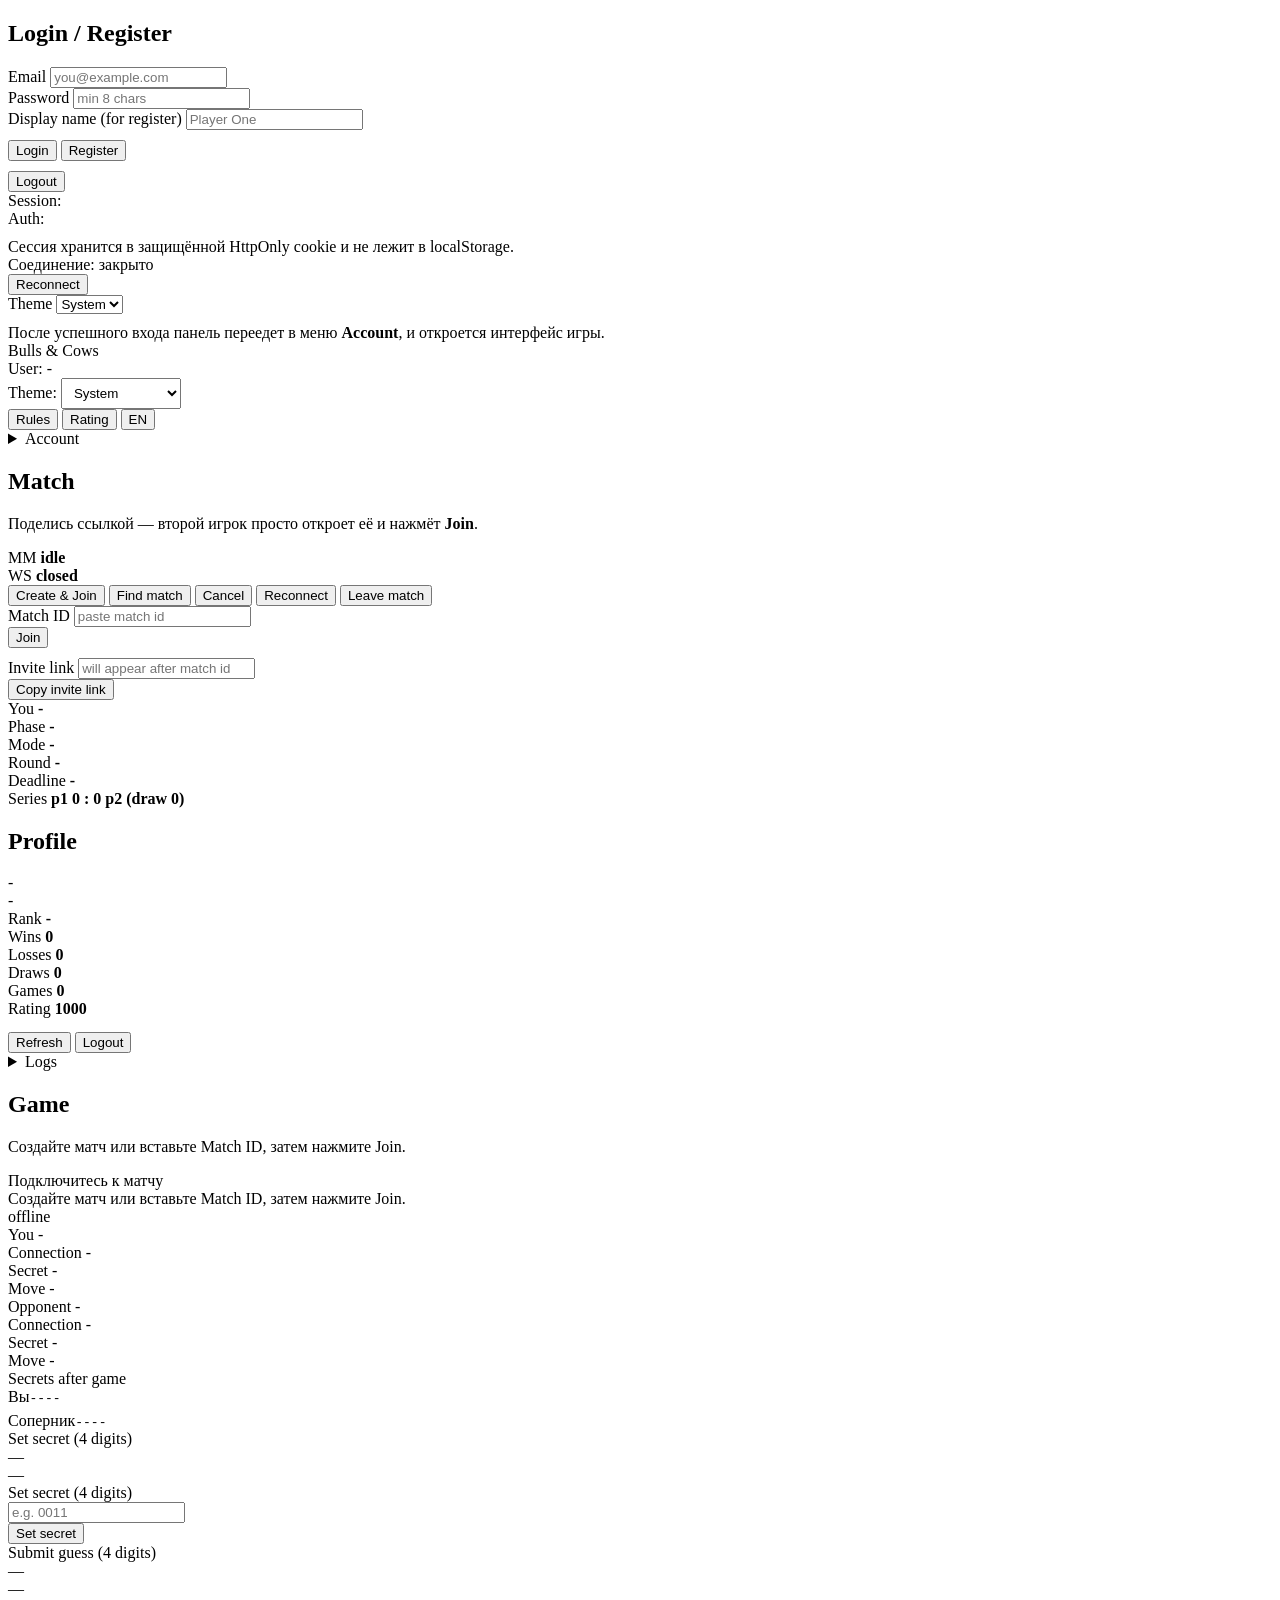
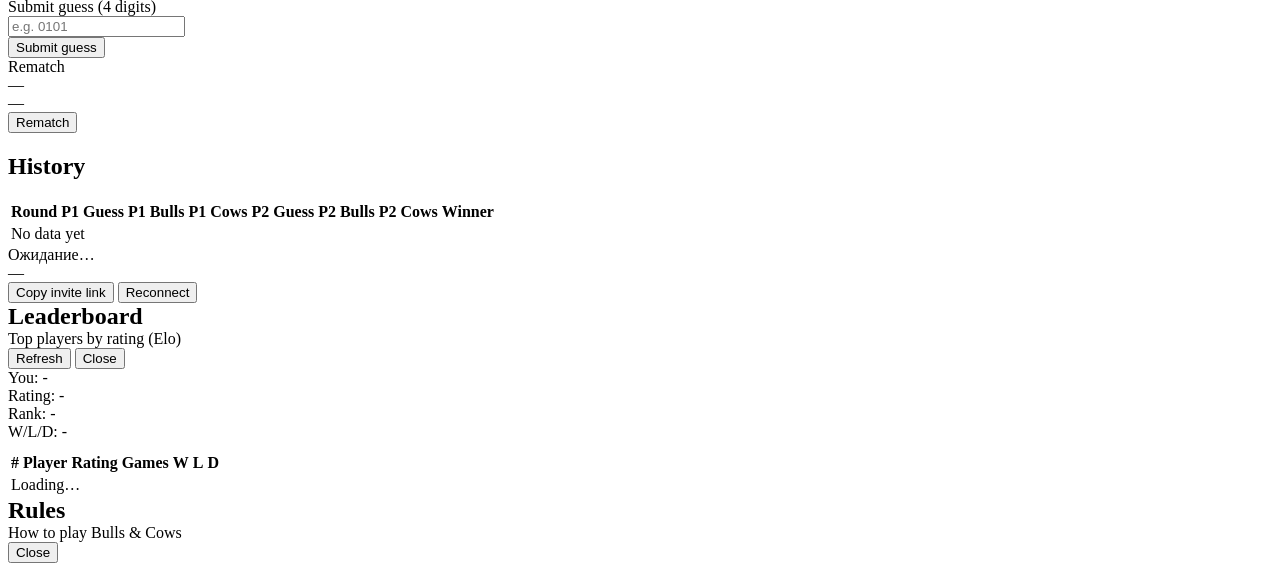
==== commit 5a879f50: "Implement ranked flag preservation in Match restoration and add security headers middleware" ====
--- a/cmd/server/web/index.html
+++ b/cmd/server/web/index.html
@@ -5,664 +5,7 @@
     <meta name="viewport" content="width=device-width,initial-scale=1" />
     <title>Bulls & Cows</title>
 
-    <style>
-        :root {
-            --bg: #efe6d9;
-            --bg-soft: rgba(255, 249, 241, 0.72);
-            --panel: rgba(255, 251, 245, 0.88);
-            --panel-strong: rgba(255, 252, 248, 0.96);
-            --text: #231b17;
-            --muted: #6e6055;
-            --border: rgba(92, 62, 41, 0.14);
-            --shadow: 0 22px 50px rgba(84, 53, 32, 0.12);
-            --shadow-soft: 0 10px 24px rgba(84, 53, 32, 0.08);
-
-            --btn-bg: linear-gradient(180deg, #a93936 0%, #822523 100%);
-            --btn-text: #fff8f2;
-            --btn-border: rgba(102, 29, 28, 0.45);
-
-            --btn2-bg: rgba(255, 251, 245, 0.82);
-            --btn2-text: #231b17;
-            --btn2-border: rgba(92, 62, 41, 0.16);
-
-            --chip-bg: rgba(255, 248, 239, 0.7);
-            --chip-border: rgba(92, 62, 41, 0.12);
-
-            --overlay: rgba(36, 24, 19, 0.44);
-            --ok: #1f7a61;
-            --err: #b34449;
-            --accent: #a93936;
-            --accent-soft: rgba(169, 57, 54, 0.12);
-        }
-
-        html[data-theme="dark"] {
-            --bg: #171513;
-            --bg-soft: rgba(30, 27, 24, 0.82);
-            --panel: rgba(32, 28, 25, 0.88);
-            --panel-strong: rgba(36, 31, 28, 0.96);
-            --text: #f7efe7;
-            --muted: #b8aa9e;
-            --border: rgba(255, 231, 212, 0.11);
-            --shadow: 0 24px 60px rgba(0, 0, 0, 0.32);
-            --shadow-soft: 0 12px 28px rgba(0, 0, 0, 0.2);
-
-            --btn-bg: linear-gradient(180deg, #f3c56f 0%, #c7903c 100%);
-            --btn-text: #211710;
-            --btn-border: rgba(255, 222, 170, 0.26);
-
-            --btn2-bg: rgba(31, 27, 24, 0.9);
-            --btn2-text: #f7efe7;
-            --btn2-border: rgba(255, 231, 212, 0.12);
-
-            --chip-bg: rgba(40, 35, 31, 0.8);
-            --chip-border: rgba(255, 231, 212, 0.09);
-
-            --overlay: rgba(6, 5, 5, 0.58);
-            --ok: #62c6a5;
-            --err: #ff8f8f;
-            --accent: #f3c56f;
-            --accent-soft: rgba(243, 197, 111, 0.12);
-        }
-
-        @media (prefers-color-scheme: dark) {
-            html[data-theme="system"] {
-                --bg: #171513;
-                --bg-soft: rgba(30, 27, 24, 0.82);
-                --panel: rgba(32, 28, 25, 0.88);
-                --panel-strong: rgba(36, 31, 28, 0.96);
-                --text: #f7efe7;
-                --muted: #b8aa9e;
-                --border: rgba(255, 231, 212, 0.11);
-                --shadow: 0 24px 60px rgba(0, 0, 0, 0.32);
-                --shadow-soft: 0 12px 28px rgba(0, 0, 0, 0.2);
-
-                --btn-bg: linear-gradient(180deg, #f3c56f 0%, #c7903c 100%);
-                --btn-text: #211710;
-                --btn-border: rgba(255, 222, 170, 0.26);
-
-                --btn2-bg: rgba(31, 27, 24, 0.9);
-                --btn2-text: #f7efe7;
-                --btn2-border: rgba(255, 231, 212, 0.12);
-
-                --chip-bg: rgba(40, 35, 31, 0.8);
-                --chip-border: rgba(255, 231, 212, 0.09);
-
-                --overlay: rgba(6, 5, 5, 0.58);
-                --ok: #62c6a5;
-                --err: #ff8f8f;
-                --accent: #f3c56f;
-                --accent-soft: rgba(243, 197, 111, 0.12);
-            }
-        }
-
-        * { box-sizing: border-box; }
-
-        body {
-            position: relative;
-            min-height: 100vh;
-            margin: 0;
-            padding: 24px;
-            color: var(--text);
-            background:
-                radial-gradient(circle at top left, rgba(255, 214, 170, 0.42), transparent 34%),
-                radial-gradient(circle at top right, rgba(171, 58, 55, 0.16), transparent 30%),
-                linear-gradient(180deg, #f7f1e8 0%, var(--bg) 100%);
-            font-family: "Avenir Next", "Segoe UI Variable", "Helvetica Neue", ui-sans-serif, sans-serif;
-        }
-
-        html[data-theme="dark"] body {
-            background:
-                radial-gradient(circle at top left, rgba(243, 197, 111, 0.14), transparent 30%),
-                radial-gradient(circle at top right, rgba(169, 57, 54, 0.14), transparent 26%),
-                linear-gradient(180deg, #1f1b18 0%, var(--bg) 100%);
-        }
-
-        @media (prefers-color-scheme: dark) {
-            html[data-theme="system"] body {
-                background:
-                    radial-gradient(circle at top left, rgba(243, 197, 111, 0.14), transparent 30%),
-                    radial-gradient(circle at top right, rgba(169, 57, 54, 0.14), transparent 26%),
-                    linear-gradient(180deg, #1f1b18 0%, var(--bg) 100%);
-            }
-        }
-
-        body::before,
-        body::after {
-            content: "";
-            position: fixed;
-            inset: 0;
-            pointer-events: none;
-            z-index: 0;
-        }
-
-        body::before {
-            background:
-                linear-gradient(90deg, rgba(255,255,255,0.06) 0, rgba(255,255,255,0.06) 1px, transparent 1px, transparent 100%),
-                linear-gradient(rgba(255,255,255,0.06) 0, rgba(255,255,255,0.06) 1px, transparent 1px, transparent 100%);
-            background-size: 42px 42px;
-            opacity: 0.22;
-            mix-blend-mode: soft-light;
-        }
-
-        body::after {
-            background: radial-gradient(circle at center, transparent 0%, transparent 62%, rgba(24, 16, 12, 0.08) 100%);
-        }
-
-        body > * {
-            position: relative;
-            z-index: 1;
-        }
-
-        #app {
-            max-width: 1240px;
-            margin: 0 auto;
-        }
-
-        h1, h2, .brand {
-            font-family: "Iowan Old Style", "Palatino Linotype", "Book Antiqua", Georgia, serif;
-            letter-spacing: 0.02em;
-        }
-
-        h1 { margin: 0 0 12px; font-size: 28px; }
-        h2 { margin: 0 0 14px; font-size: 20px; }
-
-        code {
-            color: inherit;
-            font-family: "SFMono-Regular", "Menlo", "Monaco", monospace;
-        }
-
-        .muted { color: var(--muted); font-size: 12px; }
-        .ok { color: var(--ok); font-weight: 800; }
-        .err { color: var(--err); font-weight: 800; }
-
-        .hidden { display: none !important; }
-
-        .card {
-            border: 1px solid var(--border);
-            border-radius: 28px;
-            padding: 22px;
-            background:
-                linear-gradient(180deg, rgba(255,255,255,0.28) 0%, transparent 100%),
-                var(--panel);
-            box-shadow: var(--shadow);
-            backdrop-filter: blur(18px);
-            animation: riseIn 520ms ease both;
-        }
-
-        @keyframes riseIn {
-            from {
-                opacity: 0;
-                transform: translateY(10px);
-            }
-            to {
-                opacity: 1;
-                transform: translateY(0);
-            }
-        }
-
-        .row {
-            display: flex;
-            gap: 12px;
-            align-items: flex-end;
-            flex-wrap: wrap;
-        }
-
-        label {
-            display: block;
-            font-size: 11px;
-            text-transform: uppercase;
-            letter-spacing: 0.08em;
-            color: var(--muted);
-            margin-bottom: 6px;
-        }
-
-        input, select {
-            min-width: 220px;
-            padding: 12px 14px;
-            border: 1px solid var(--border);
-            border-radius: 16px;
-            background: var(--panel-strong);
-            color: var(--text);
-            outline: none;
-            box-shadow: inset 0 1px 0 rgba(255,255,255,0.3);
-            transition: border-color .18s ease, box-shadow .18s ease, transform .18s ease;
-        }
-
-        input:focus, select:focus {
-            border-color: color-mix(in srgb, var(--accent) 40%, var(--border));
-            box-shadow:
-                0 0 0 3px color-mix(in srgb, var(--accent) 14%, transparent),
-                inset 0 1px 0 rgba(255,255,255,0.32);
-        }
-
-        input[readonly] { opacity: .94; }
-
-        button {
-            padding: 11px 14px;
-            border: 1px solid var(--btn-border);
-            background: var(--btn-bg);
-            color: var(--btn-text);
-            border-radius: 16px;
-            cursor: pointer;
-            font-weight: 800;
-            letter-spacing: .02em;
-            box-shadow: 0 12px 24px rgba(118, 36, 33, 0.18);
-            transition: transform .18s ease, box-shadow .18s ease, opacity .18s ease;
-        }
-
-        button:hover:not(:disabled) {
-            transform: translateY(-1px);
-            box-shadow: 0 16px 30px rgba(118, 36, 33, 0.24);
-        }
-
-        button.secondary {
-            background: var(--btn2-bg);
-            color: var(--btn2-text);
-            border: 1px solid var(--btn2-border);
-            box-shadow: var(--shadow-soft);
-            font-weight: 700;
-        }
-
-        button:disabled {
-            opacity: .56;
-            cursor: not-allowed;
-            box-shadow: none;
-        }
-
-        .pills {
-            display: flex;
-            gap: 8px;
-            flex-wrap: wrap;
-            margin-top: 12px;
-        }
-
-        .pill, .badge {
-            border: 1px solid var(--chip-border);
-            background: var(--chip-bg);
-            box-shadow: inset 0 1px 0 rgba(255,255,255,0.22);
-        }
-
-        .pill {
-            border-radius: 999px;
-            padding: 7px 11px;
-            font-size: 12px;
-            display: inline-flex;
-            gap: 6px;
-            align-items: center;
-        }
-
-        .kv { font-weight: 900; }
-
-        table {
-            width: 100%;
-            border-collapse: collapse;
-            font-size: 13px;
-        }
-
-        th, td {
-            border-bottom: 1px solid var(--border);
-            padding: 10px 12px;
-            text-align: left;
-        }
-
-        th {
-            font-size: 11px;
-            color: var(--muted);
-            text-transform: uppercase;
-            letter-spacing: 0.08em;
-            font-weight: 900;
-        }
-
-        tr.hlRow td {
-            font-weight: 900;
-            background: color-mix(in srgb, var(--accent-soft) 70%, transparent);
-        }
-
-        .gridTop {
-            display: grid;
-            grid-template-columns: 1.15fr 0.85fr;
-            gap: 18px;
-            align-items: start;
-            margin-top: 18px;
-        }
-
-        .center {
-            display: grid;
-            justify-items: stretch;
-            margin-top: 18px;
-        }
-
-        .gameWrap {
-            width: min(1040px, 100%);
-            position: relative;
-            overflow: hidden;
-        }
-
-        .gameWrap::before {
-            content: "";
-            position: absolute;
-            inset: 0;
-            background: radial-gradient(circle at top right, var(--accent-soft), transparent 34%);
-            pointer-events: none;
-        }
-
-        .logsWrap {
-            margin-top: 18px;
-            max-width: 1040px;
-            margin-left: auto;
-            margin-right: auto;
-        }
-
-        .topbar {
-            position: sticky;
-            top: 12px;
-            z-index: 5;
-            display: flex;
-            align-items: center;
-            justify-content: space-between;
-            gap: 12px;
-            padding: 14px 18px;
-            border: 1px solid var(--border);
-            border-radius: 28px;
-            background: var(--panel);
-            box-shadow: var(--shadow);
-            backdrop-filter: blur(18px);
-        }
-
-        .brand {
-            font-size: 28px;
-            font-weight: 700;
-            line-height: 1;
-        }
-
-        .topbarRight {
-            display: flex;
-            gap: 10px;
-            align-items: center;
-            flex-wrap: wrap;
-            justify-content: flex-end;
-        }
-
-        details.accountDetails {
-            min-width: 160px;
-        }
-
-        details.accountDetails > summary {
-            list-style: none;
-            cursor: pointer;
-            user-select: none;
-            padding: 8px 12px;
-            border: 1px solid var(--border);
-            border-radius: 16px;
-            background: var(--panel-strong);
-            box-shadow: var(--shadow-soft);
-            font-weight: 900;
-            font-size: 12px;
-        }
-
-        details.accountDetails > summary::-webkit-details-marker { display:none; }
-
-        #headerAuthSlot { margin-top: 10px; }
-
-        .overlay {
-            position: fixed;
-            inset: 0;
-            display: grid;
-            place-items: center;
-            background: var(--overlay);
-            backdrop-filter: blur(18px);
-            padding: 18px;
-            z-index: 10;
-        }
-
-        .overlayInner { width: min(1040px, 100%); }
-
-        #authPanel {
-            background:
-                radial-gradient(circle at top right, var(--accent-soft), transparent 32%),
-                var(--panel);
-        }
-
-        #authPanel.compact {
-            padding: 16px;
-            border-radius: 22px;
-        }
-
-        #authPanel.compact h2 { margin-bottom: 10px; }
-        #authPanel.compact input { min-width: 180px; }
-
-        .divider {
-            height: 1px;
-            background: linear-gradient(90deg, transparent, var(--border), transparent);
-            margin: 14px 0;
-        }
-
-        .netBanner {
-            margin-top: 12px;
-            padding: 12px 14px;
-            border: 1px dashed var(--border);
-            border-radius: 18px;
-            background: var(--bg-soft);
-            display: flex;
-            gap: 10px;
-            align-items: center;
-        }
-
-        .netDot {
-            width: 10px;
-            height: 10px;
-            border-radius: 999px;
-            background: var(--muted);
-            box-shadow: 0 0 0 4px rgba(255,255,255,0.22);
-        }
-
-        .netDot.ok { background: var(--ok); }
-        .netDot.err { background: var(--err); }
-
-        .badge {
-            display: inline-flex;
-            align-items: center;
-            gap: 6px;
-            padding: 6px 10px;
-            border-radius: 999px;
-            font-size: 12px;
-            line-height: 1;
-            white-space: nowrap;
-        }
-
-        .badge.ok { border-color: color-mix(in srgb, var(--ok) 50%, var(--chip-border)); }
-        .badge.err { border-color: color-mix(in srgb, var(--err) 50%, var(--chip-border)); }
-        .badge.muted { color: var(--muted); }
-
-        .coach {
-            border: 1px solid var(--border);
-            border-radius: 24px;
-            padding: 18px;
-            background:
-                linear-gradient(180deg, color-mix(in srgb, var(--accent-soft) 42%, transparent), transparent 70%),
-                var(--chip-bg);
-            margin-top: 14px;
-        }
-
-        .coachTop {
-            display: flex;
-            gap: 10px;
-            align-items: flex-start;
-            justify-content: space-between;
-        }
-
-        .coachTitle {
-            font-family: "Iowan Old Style", "Palatino Linotype", "Book Antiqua", Georgia, serif;
-            font-weight: 700;
-            font-size: 22px;
-        }
-
-        .coachHint {
-            margin-top: 8px;
-            color: var(--muted);
-            font-size: 13px;
-            line-height: 1.5;
-            max-width: 56ch;
-        }
-
-        .coachRight {
-            display: flex;
-            gap: 8px;
-            align-items: center;
-            flex-wrap: wrap;
-            justify-content: flex-end;
-        }
-
-        .statusBoard {
-            margin-top: 14px;
-            display: grid;
-            grid-template-columns: 1fr 1fr;
-            gap: 14px;
-        }
-
-        .statusCol {
-            border: 1px solid var(--border);
-            border-radius: 20px;
-            background: var(--panel-strong);
-            padding: 16px;
-            box-shadow: var(--shadow-soft);
-        }
-
-        .statusName {
-            display: flex;
-            justify-content: space-between;
-            align-items: center;
-            gap: 10px;
-            font-weight: 800;
-            margin-bottom: 6px;
-        }
-
-        .statusRows { margin-top: 8px; }
-
-        .statusRow {
-            display: flex;
-            justify-content: space-between;
-            align-items: center;
-            gap: 10px;
-            padding: 10px 0;
-            border-top: 1px solid var(--border);
-            font-size: 13px;
-        }
-
-        .statusRow:first-child { border-top: 0; }
-        .statusKey { color: var(--muted); font-size: 12px; }
-
-        .revealBox {
-            margin-top: 12px;
-            padding: 12px 14px;
-            border-radius: 18px;
-            border: 1px solid var(--border);
-            background: var(--panel-strong);
-        }
-
-        .revealTitle {
-            font-weight: 800;
-            margin-bottom: 6px;
-        }
-
-        .revealRow {
-            display: flex;
-            justify-content: space-between;
-            gap: 10px;
-            font-size: 13px;
-        }
-
-        .revealRow code { font-size: 13px; }
-
-        .waitOverlay {
-            position: fixed;
-            right: 18px;
-            bottom: 18px;
-            inset-inline-start: auto;
-            inset-block-start: auto;
-            background: transparent;
-            display: flex;
-            align-items: flex-end;
-            justify-content: flex-end;
-            padding: 0;
-            pointer-events: none;
-            z-index: 6;
-        }
-
-        .waitBox {
-            width: min(420px, calc(100vw - 36px));
-            border-radius: 24px;
-            border: 1px solid var(--border);
-            background: var(--panel);
-            padding: 18px;
-            box-shadow: 0 22px 55px rgba(0,0,0,0.18);
-            pointer-events: auto;
-            backdrop-filter: blur(16px);
-        }
-
-        .waitTitle {
-            font-family: "Iowan Old Style", "Palatino Linotype", "Book Antiqua", Georgia, serif;
-            font-weight: 700;
-            font-size: 20px;
-            margin-bottom: 6px;
-        }
-
-        .waitHint {
-            color: var(--muted);
-            font-size: 13px;
-            line-height: 1.45;
-        }
-
-        .spinner {
-            width: 18px;
-            height: 18px;
-            border-radius: 999px;
-            border: 2px solid var(--border);
-            border-top-color: var(--accent);
-            animation: spin 0.9s linear infinite;
-        }
-
-        @keyframes spin { to { transform: rotate(360deg); } }
-
-        button.small {
-            padding: 8px 11px;
-            border-radius: 14px;
-            font-size: 12px;
-        }
-
-        pre {
-            border: 1px solid var(--border);
-            border-radius: 20px;
-            background: var(--panel);
-            padding: 14px;
-            box-shadow: var(--shadow-soft);
-        }
-
-        details > summary {
-            cursor: pointer;
-            font-weight: 800;
-        }
-
-        @media (max-width: 980px) {
-            body { padding: 18px; }
-            .gridTop { grid-template-columns: 1fr; }
-            .topbar { top: 0; }
-        }
-
-        @media (max-width: 860px) {
-            input, select { min-width: 180px; }
-            .statusBoard { grid-template-columns: 1fr; }
-            .waitOverlay { right: 10px; bottom: 10px; }
-            .brand { font-size: 24px; }
-        }
-
-        @media (max-width: 640px) {
-            body { padding: 14px; }
-            .card { padding: 18px; border-radius: 22px; }
-            .topbar { padding: 12px 14px; border-radius: 22px; }
-            .row { gap: 10px; }
-        }
-    </style>
+    <link rel="stylesheet" href="/app.css" />
 </head>
 
 <body>
@@ -676,15 +19,15 @@
             <div id="authFormFields" class="row">
                 <div>
                     <label data-i18n="lblEmail">Email</label>
-                    <input id="email" placeholder="you@example.com" />
+                    <input id="email" type="email" autocomplete="email" spellcheck="false" placeholder="you@example.com" />
                 </div>
                 <div>
                     <label data-i18n="lblPassword">Password</label>
-                    <input id="password" type="password" placeholder="any" />
+                    <input id="password" type="password" autocomplete="current-password" placeholder="min 8 chars" />
                 </div>
                 <div>
                     <label data-i18n="lblDisplayName">Display name (for register)</label>
-                    <input id="displayName" placeholder="Player One" />
+                    <input id="displayName" autocomplete="nickname" placeholder="Player One" />
                 </div>
             </div>
 
@@ -699,7 +42,7 @@
 
             <div class="pills">
                 <div class="pill"><span data-i18n="lblSession">Session</span>: <span class="kv" id="sessionStatus"></span></div>
-                <div class="pill"><span data-i18n="lblAuth">Auth</span>: <span class="kv" id="authMsg"></span></div>
+                <div class="pill"><span data-i18n="lblAuth">Auth</span>: <span class="kv" id="authMsg" role="status" aria-live="polite"></span></div>
             </div>
 
             <div id="authSecureHint" class="muted hidden" style="margin-top:10px;" data-i18n="authSecureHint">
@@ -738,7 +81,9 @@
 <div id="app" class="hidden">
 
     <header class="topbar">
-        <div class="brand">Bulls & Cows</div>
+        <div class="brandBlock">
+            <div class="brand">Bulls & Cows</div>
+        </div>
 
         <div class="topbarRight">
             <div class="pill"><span data-i18n="lblUser">User</span>: <span class="kv" id="userBadge">-</span></div>
@@ -762,194 +107,273 @@
         </div>
     </header>
 
-    <!-- TOP -->
-    <div class="gridTop">
-
-        <!-- MATCH -->
-        <div class="card">
-            <h2 id="hMatch" data-i18n="hMatch">Match</h2>
-
-            <div class="row">
-                <button id="btnCreateAndJoin" data-i18n="btnCreateJoin" data-i18n-title="tipCreateJoin" title="Create a match and immediately connect">Create & Join</button>
-
-                <button id="btnFindMatch" data-i18n="btnFindMatch">Find match</button>
-                <button class="secondary hidden" id="btnCancelFind" data-i18n="btnCancel">Cancel</button>
-                <div class="pill">MM: <span class="kv" id="mmStatus">idle</span></div>
-
-                <button class="secondary" id="btnReconnect" data-i18n="btnReconnect" data-i18n-title="tipReconnect" title="Reconnect to last match">Reconnect</button>
-
-                <div style="flex:1"></div>
-
-                <div class="pill">WS: <span class="kv" id="wsStatus">closed</span></div>
-                <button class="secondary" id="btnLeave" data-i18n="btnLeave">Leave match</button>
-            </div>
-
-            <div class="divider"></div>
-
-            <div class="row">
-                <div>
-                    <label data-i18n="lblMatchId">Match ID</label>
-                    <input id="matchId" data-i18n-placeholder="phMatchId" placeholder="paste match id" />
-                </div>
-
-                <button class="secondary" id="btnJoin" data-i18n="btnJoin">Join</button>
-                <button class="secondary" id="btnCopyLink" data-i18n="btnCopyLink">Copy invite link</button>
-            </div>
-
-            <div class="row" style="margin-top:10px;">
-                <div style="flex:1; min-width: 260px;">
-                    <label data-i18n="lblInviteLink">Invite link</label>
-                    <input id="inviteLink" readonly data-i18n-placeholder="phInviteLink" placeholder="will appear after match id" />
-                </div>
-            </div>
-
-            <div class="pills">
-                <div class="pill"><span data-i18n="lblYou">You</span>: <span class="kv" id="youSlot">-</span></div>
-                <div class="pill"><span data-i18n="lblPhase">Phase</span>: <span class="kv" id="phase">-</span></div>
-                <div class="pill"><span data-i18n="lblMode">Mode</span>: <span class="kv" id="matchMode">-</span></div>
-                <div class="pill"><span data-i18n="lblRound">Round</span>: <span class="kv" id="round">-</span></div>
-                <div class="pill"><span data-i18n="lblDeadline">Deadline</span>: <span class="kv" id="deadline">-</span></div>
-                <div class="pill"><span data-i18n="lblSeries">Series</span>: <span class="kv" id="series">p1 0 : 0 p2 (draw 0)</span></div>
-            </div>
-
-            <div id="friendlyNote" class="muted hidden" data-i18n="friendlyNote">Friendly match: rating is not affected.</div>
-
-            <div class="muted" style="margin-top:10px;" data-i18n-html="inviteHintHtml">
-                Поделись ссылкой — второй игрок просто откроет её и нажмёт <b>Join</b>.
-            </div>
-        </div>
-
-        <!-- PROFILE -->
-        <div class="card">
-            <h2 id="hProfile" data-i18n="hProfile">Profile</h2>
-
-            <div class="pills">
-                <div class="pill"><span data-i18n="lblName">Name</span>: <span class="kv" id="profName">-</span></div>
-                <div class="pill"><span data-i18n="lblEmail">Email</span>: <span class="kv" id="profEmail">-</span></div>
-            </div>
-
-            <div class="pills">
-                <div class="pill"><span data-i18n="lblWins">Wins</span>: <span class="kv" id="profWins">0</span></div>
-                <div class="pill"><span data-i18n="lblLosses">Losses</span>: <span class="kv" id="profLosses">0</span></div>
-                <div class="pill"><span data-i18n="lblDraws">Draws</span>: <span class="kv" id="profDraws">0</span></div>
-            </div>
-
-            <div class="pills" style="margin-top:10px;">
-                <div class="pill"><span data-i18n="lblRating">Rating</span>: <span class="kv" id="profRating">1000</span></div>
-                <div class="pill"><span data-i18n="lblGames">Games</span>: <span class="kv" id="profGames">0</span></div>
-                <div class="pill"><span data-i18n="lblRank">Rank</span>: <span class="kv" id="profRank">-</span></div>
-            </div>
-
-            <div class="row" style="margin-top:10px;">
-                <button class="secondary" id="btnRefreshMe" data-i18n="btnRefresh">Refresh</button>
-                <button class="secondary" id="btnLogoutTop" data-i18n="btnLogout">Logout</button>
-            </div>
-        </div>
-
-    </div>
-
-    <!-- GAME -->
-    <div class="center">
-        <div class="card gameWrap">
-            <h2 id="hGame" data-i18n="hGame">Game</h2>
-
-            <div id="coach" class="coach">
-                <div class="coachTop">
+    <div class="appGrid">
+        <aside class="appSidebar">
+            <div class="stack">
+                <section class="card sectionCard">
+                    <div class="sectionHeader">
+                        <div>
+                            <h2 id="hMatch" data-i18n="hMatch">Match</h2>
+                            <p class="sectionLead" data-i18n-html="inviteHintHtml">
+                                Поделись ссылкой — второй игрок просто откроет её и нажмёт <b>Join</b>.
+                            </p>
+                        </div>
+                        <div class="sectionMeta">
+                            <div class="miniStatus">
+                                <span>MM</span>
+                                <strong id="mmStatus">idle</strong>
+                            </div>
+                            <div class="miniStatus">
+                                <span>WS</span>
+                                <strong id="wsStatus">closed</strong>
+                            </div>
+                        </div>
+                    </div>
+
+                    <div class="row">
+                        <button id="btnCreateAndJoin" data-i18n="btnCreateJoin" data-i18n-title="tipCreateJoin" title="Create a match and immediately connect">Create & Join</button>
+                        <button id="btnFindMatch" data-i18n="btnFindMatch">Find match</button>
+                        <button class="secondary hidden" id="btnCancelFind" data-i18n="btnCancel">Cancel</button>
+                        <button class="secondary" id="btnReconnect" data-i18n="btnReconnect" data-i18n-title="tipReconnect" title="Reconnect to last match">Reconnect</button>
+                        <button class="secondary" id="btnLeave" data-i18n="btnLeave">Leave match</button>
+                    </div>
+
+                    <div class="divider"></div>
+
+                    <div class="row">
+                        <div style="flex:1; min-width: 240px;">
+                            <label data-i18n="lblMatchId">Match ID</label>
+                            <input id="matchId" data-i18n-placeholder="phMatchId" placeholder="paste match id" />
+                        </div>
+                        <button class="secondary" id="btnJoin" data-i18n="btnJoin">Join</button>
+                    </div>
+
+                    <div class="row" style="margin-top:10px;">
+                        <div style="flex:1; min-width: 240px;">
+                            <label data-i18n="lblInviteLink">Invite link</label>
+                            <input id="inviteLink" readonly data-i18n-placeholder="phInviteLink" placeholder="will appear after match id" />
+                        </div>
+                        <button class="secondary" id="btnCopyLink" data-i18n="btnCopyLink">Copy invite link</button>
+                    </div>
+
+                    <div class="metricGrid">
+                        <div class="metricCard">
+                            <span class="metricLabel" data-i18n="lblYou">You</span>
+                            <strong class="metricValue" id="youSlot">-</strong>
+                        </div>
+                        <div class="metricCard">
+                            <span class="metricLabel" data-i18n="lblPhase">Phase</span>
+                            <strong class="metricValue" id="phase">-</strong>
+                        </div>
+                        <div class="metricCard">
+                            <span class="metricLabel" data-i18n="lblMode">Mode</span>
+                            <strong class="metricValue" id="matchMode">-</strong>
+                        </div>
+                        <div class="metricCard">
+                            <span class="metricLabel" data-i18n="lblRound">Round</span>
+                            <strong class="metricValue" id="round">-</strong>
+                        </div>
+                        <div class="metricCard">
+                            <span class="metricLabel" data-i18n="lblDeadline">Deadline</span>
+                            <strong class="metricValue" id="deadline">-</strong>
+                        </div>
+                        <div class="metricCard metricWide">
+                            <span class="metricLabel" data-i18n="lblSeries">Series</span>
+                            <strong class="metricValue" id="series">p1 0 : 0 p2 (draw 0)</strong>
+                        </div>
+                    </div>
+
+                    <div id="modeNote" class="muted hidden" style="margin-top:12px;"></div>
+                </section>
+
+                <section class="card sectionCard">
+                    <div class="sectionHeader">
+                        <div>
+                            <h2 id="hProfile" data-i18n="hProfile">Profile</h2>
+                        </div>
+                    </div>
+
+                    <div class="profileHero">
+                        <div class="profileIdentity">
+                            <div class="profileName" id="profName">-</div>
+                            <div class="profileEmail" id="profEmail">-</div>
+                        </div>
+                        <div class="profileRank">
+                            <span data-i18n="lblRank">Rank</span>
+                            <strong id="profRank">-</strong>
+                        </div>
+                    </div>
+
+                    <div class="profileStats">
+                        <div class="statCard">
+                            <span data-i18n="lblWins">Wins</span>
+                            <strong id="profWins">0</strong>
+                        </div>
+                        <div class="statCard">
+                            <span data-i18n="lblLosses">Losses</span>
+                            <strong id="profLosses">0</strong>
+                        </div>
+                        <div class="statCard">
+                            <span data-i18n="lblDraws">Draws</span>
+                            <strong id="profDraws">0</strong>
+                        </div>
+                        <div class="statCard">
+                            <span data-i18n="lblGames">Games</span>
+                            <strong id="profGames">0</strong>
+                        </div>
+                        <div class="statCard">
+                            <span data-i18n="lblRating">Rating</span>
+                            <strong id="profRating">1000</strong>
+                        </div>
+                    </div>
+
+                    <div class="row" style="margin-top:14px;">
+                        <button class="secondary" id="btnRefreshMe" data-i18n="btnRefresh">Refresh</button>
+                        <button class="secondary" id="btnLogoutTop" data-i18n="btnLogout">Logout</button>
+                    </div>
+                </section>
+
+                <details class="card logsPanel">
+                    <summary id="sumLogs" data-i18n="sumLogs">Logs</summary>
+                    <pre id="log" style="height: 260px; overflow:auto;"></pre>
+                </details>
+            </div>
+        </aside>
+
+        <main class="workspace">
+            <section class="card gameWrap">
+                <div class="sectionHeader">
                     <div>
-                        <div class="coachTitle" id="stageTitle">Подключитесь к матчу</div>
-                        <div class="coachHint" id="stageHint">Создайте матч или вставьте Match ID, затем нажмите Join.</div>
-                    </div>
-                    <div class="coachRight">
-                        <span class="badge muted" id="netBadge">offline</span>
-                    </div>
-                </div>
-
-                <div class="statusBoard">
-                    <div class="statusCol">
-                        <div class="statusName">
-                            <span id="youName" data-i18n="youName">You</span>
-                            <span class="badge muted" id="youRole">-</span>
-                        </div>
-                        <div class="statusRows">
-                            <div class="statusRow">
-                                <span class="statusKey" data-i18n="statusConn">Connection</span>
-                                <span class="badge muted" id="youConn">-</span>
-                            </div>
-                            <div class="statusRow">
-                                <span class="statusKey" data-i18n="statusSecret">Secret</span>
-                                <span class="badge muted" id="youSecret">-</span>
-                            </div>
-                            <div class="statusRow">
-                                <span class="statusKey" data-i18n="statusMove">Move</span>
-                                <span class="badge muted" id="youGuess">-</span>
-                            </div>
-                        </div>
-                    </div>
-
-                    <div class="statusCol">
-                        <div class="statusName">
-                            <span id="oppName" data-i18n="oppName">Opponent</span>
-                            <span class="badge muted" id="oppRole">-</span>
-                        </div>
-                        <div class="statusRows">
-                            <div class="statusRow">
-                                <span class="statusKey" data-i18n="statusConn">Connection</span>
-                                <span class="badge muted" id="oppConn">-</span>
-                            </div>
-                            <div class="statusRow">
-                                <span class="statusKey" data-i18n="statusSecret">Secret</span>
-                                <span class="badge muted" id="oppSecret">-</span>
-                            </div>
-                            <div class="statusRow">
-                                <span class="statusKey" data-i18n="statusMove">Move</span>
-                                <span class="badge muted" id="oppGuess">-</span>
-                            </div>
-                        </div>
-                    </div>
-                </div>
-
-                <div id="revealBox" class="revealBox hidden">
-                    <div class="revealTitle" data-i18n="revealTitle">Secrets after game</div>
-                    <div class="revealRow"><span id="revealYouLabel">Вы</span><code id="revealYouSecret">----</code></div>
-                    <div class="revealRow" style="margin-top:6px;"><span id="revealOppLabel">Соперник</span><code id="revealOppSecret">----</code></div>
-                </div>
-            </div>
-
-            <div id="waitOverlay" class="waitOverlay hidden" aria-hidden="true">
-                <div class="waitBox">
-                    <div class="row" style="align-items:center;">
-                        <div class="spinner"></div>
-                        <div style="flex:1">
-                            <div class="waitTitle" id="waitTitle">Ожидание…</div>
-                            <div class="waitHint" id="waitHint">—</div>
-                        </div>
-                        <button class="secondary small" id="btnOverlayReconnect" data-i18n="btnReconnect">Reconnect</button>
-                    </div>
-                </div>
-            </div>
-
-
-            <div class="row">
-                <div>
-                    <label data-i18n="lblSetSecret">Set secret (4 digits)</label>
-                    <input id="secret" data-i18n-placeholder="phSecret" placeholder="e.g. 0011" maxlength="4" inputmode="numeric" />
-                </div>
-                <button id="btnSetSecret" data-i18n="btnSetSecret">Set secret</button>
-
-                <div style="flex:1"></div>
-
-                <div>
-                    <label data-i18n="lblSubmitGuess">Submit guess (4 digits)</label>
-                    <input id="guess" data-i18n-placeholder="phGuess" placeholder="e.g. 0101" maxlength="4" inputmode="numeric" />
-                </div>
-                <button id="btnGuess" data-i18n="btnSubmitGuess">Submit guess</button>
-
-                <button class="secondary" id="btnRematch" data-i18n="btnRematch" data-i18n-title="tipRematch" title="Request rematch (needs both players)">Rematch</button>
-            </div>
-
-            <div style="margin-top:12px;">
-                <div class="muted" data-i18n="lblHistory">History</div>
-                <div style="margin-top:8px; overflow:auto;">
+                        <h2 id="hGame" data-i18n="hGame">Game</h2>
+                        <p class="sectionLead" id="stageLead" data-i18n="stageConnectHint">
+                            Создайте матч или вставьте Match ID, затем нажмите Join.
+                        </p>
+                    </div>
+                </div>
+
+                <div id="coach" class="coach">
+                    <div class="coachTop">
+                        <div>
+                            <div class="coachTitle" id="stageTitle">Подключитесь к матчу</div>
+                            <div class="coachHint" id="stageHint">Создайте матч или вставьте Match ID, затем нажмите Join.</div>
+                        </div>
+                        <div class="coachRight">
+                            <span class="badge muted" id="netBadge">offline</span>
+                        </div>
+                    </div>
+
+                    <div class="statusBoard">
+                        <div class="statusCol">
+                            <div class="statusName">
+                                <span id="youName" data-i18n="youName">You</span>
+                                <span class="badge muted" id="youRole">-</span>
+                            </div>
+                            <div class="statusRows">
+                                <div class="statusRow">
+                                    <span class="statusKey" data-i18n="statusConn">Connection</span>
+                                    <span class="badge muted" id="youConn">-</span>
+                                </div>
+                                <div class="statusRow">
+                                    <span class="statusKey" data-i18n="statusSecret">Secret</span>
+                                    <span class="badge muted" id="youSecret">-</span>
+                                </div>
+                                <div class="statusRow">
+                                    <span class="statusKey" data-i18n="statusMove">Move</span>
+                                    <span class="badge muted" id="youGuess">-</span>
+                                </div>
+                            </div>
+                        </div>
+
+                        <div class="statusCol">
+                            <div class="statusName">
+                                <span id="oppName" data-i18n="oppName">Opponent</span>
+                                <span class="badge muted" id="oppRole">-</span>
+                            </div>
+                            <div class="statusRows">
+                                <div class="statusRow">
+                                    <span class="statusKey" data-i18n="statusConn">Connection</span>
+                                    <span class="badge muted" id="oppConn">-</span>
+                                </div>
+                                <div class="statusRow">
+                                    <span class="statusKey" data-i18n="statusSecret">Secret</span>
+                                    <span class="badge muted" id="oppSecret">-</span>
+                                </div>
+                                <div class="statusRow">
+                                    <span class="statusKey" data-i18n="statusMove">Move</span>
+                                    <span class="badge muted" id="oppGuess">-</span>
+                                </div>
+                            </div>
+                        </div>
+                    </div>
+
+                    <div id="revealBox" class="revealBox hidden">
+                        <div class="revealTitle" data-i18n="revealTitle">Secrets after game</div>
+                        <div class="revealRow"><span id="revealYouLabel">Вы</span><code id="revealYouSecret">----</code></div>
+                        <div class="revealRow" style="margin-top:6px;"><span id="revealOppLabel">Соперник</span><code id="revealOppSecret">----</code></div>
+                    </div>
+                </div>
+
+                <div class="actionsGrid">
+                    <section id="secretCard" class="actionCard" data-state="waiting">
+                        <div class="actionCardHead">
+                            <div>
+                                <div class="actionEyebrow" data-i18n="lblSetSecret">Set secret (4 digits)</div>
+                                <div class="actionState" id="secretState">—</div>
+                            </div>
+                        </div>
+                        <div class="actionHint" id="secretHint">—</div>
+                        <div class="actionField">
+                            <label data-i18n="lblSetSecret">Set secret (4 digits)</label>
+                            <div class="actionInputRow">
+                                <div>
+                                    <input id="secret" data-i18n-placeholder="phSecret" placeholder="e.g. 0011" maxlength="4" inputmode="numeric" />
+                                </div>
+                                <button id="btnSetSecret" data-i18n="btnSetSecret">Set secret</button>
+                            </div>
+                        </div>
+                    </section>
+
+                    <section id="guessCard" class="actionCard" data-state="waiting">
+                        <div class="actionCardHead">
+                            <div>
+                                <div class="actionEyebrow" data-i18n="lblSubmitGuess">Submit guess (4 digits)</div>
+                                <div class="actionState" id="guessState">—</div>
+                            </div>
+                        </div>
+                        <div class="actionHint" id="guessHint">—</div>
+                        <div class="actionField">
+                            <label data-i18n="lblSubmitGuess">Submit guess (4 digits)</label>
+                            <div class="actionInputRow">
+                                <div>
+                                    <input id="guess" data-i18n-placeholder="phGuess" placeholder="e.g. 0101" maxlength="4" inputmode="numeric" />
+                                </div>
+                                <button id="btnGuess" data-i18n="btnSubmitGuess">Submit guess</button>
+                            </div>
+                        </div>
+                    </section>
+
+                    <section id="rematchCard" class="actionCard rematchCard" data-state="waiting">
+                        <div class="actionCardHead">
+                            <div>
+                                <div class="actionEyebrow" data-i18n="btnRematch">Rematch</div>
+                                <div class="actionState" id="rematchState">—</div>
+                            </div>
+                        </div>
+                        <div class="actionFooter">
+                            <div class="actionHint" id="rematchHint">—</div>
+                            <button class="secondary" id="btnRematch" data-i18n="btnRematch" data-i18n-title="tipRematch" title="Request rematch (needs both players)">Rematch</button>
+                        </div>
+                    </section>
+                </div>
+            </section>
+
+            <section class="card historyCard">
+                <div class="sectionHeader">
+                    <div>
+                        <h2 data-i18n="lblHistory">History</h2>
+                    </div>
+                </div>
+                <div class="tableWrap">
                     <table>
                         <thead>
                         <tr>
@@ -968,16 +392,24 @@
                         </tbody>
                     </table>
                 </div>
-            </div>
-        </div>
+            </section>
+        </main>
     </div>
 
-    <!-- LOGS -->
-    <div class="logsWrap">
-        <details>
-            <summary id="sumLogs" data-i18n="sumLogs">Logs</summary>
-            <pre id="log" style="height: 260px; margin-top:10px; overflow:auto;"></pre>
-        </details>
+    <div id="waitOverlay" class="waitOverlay hidden" aria-hidden="true" role="status" aria-live="polite">
+        <div class="waitBox">
+            <div class="waitHead">
+                <div class="spinner"></div>
+                <div class="waitCopy">
+                    <div class="waitTitle" id="waitTitle">Ожидание…</div>
+                    <div class="waitHint" id="waitHint">—</div>
+                </div>
+            </div>
+            <div class="waitActions">
+                <button class="secondary small hidden" id="btnOverlayCopyLink" data-i18n="btnCopyLink">Copy invite link</button>
+                <button class="secondary small" id="btnOverlayReconnect" data-i18n="btnReconnect">Reconnect</button>
+            </div>
+        </div>
     </div>
 
 </div>
